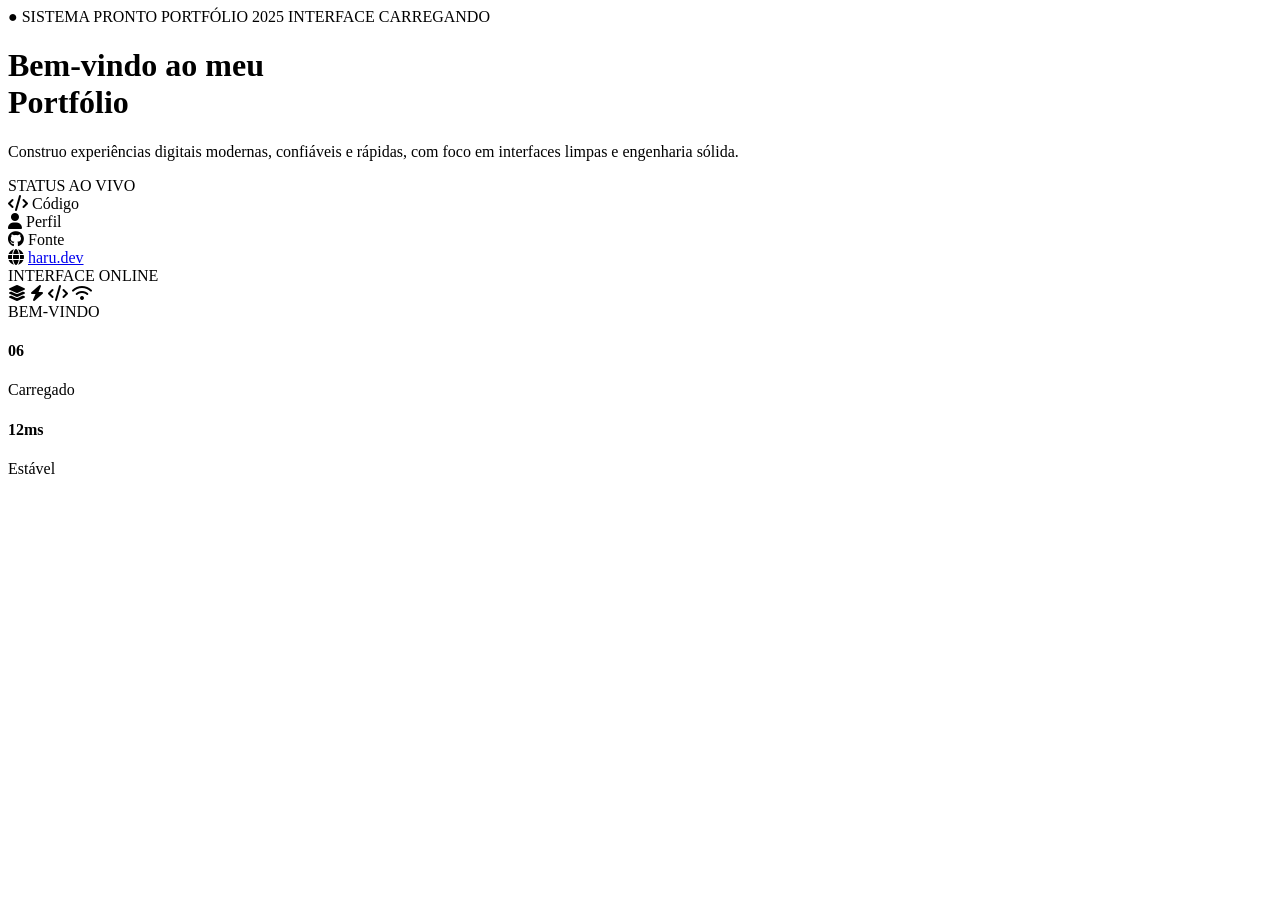
==== index.html @ 1cdcdeae "Create index.html" ====
<!DOCTYPE html>
<html lang="pt-BR">
<head>
<meta charset="UTF-8">
<meta name="viewport" content="width=device-width, initial-scale=1.0">
<title>Portfólio</title>

<link rel="stylesheet" href="style.css">
<link rel="stylesheet" href="https://cdnjs.cloudflare.com/ajax/libs/font-awesome/6.5.0/css/all.min.css">

<!-- Fonts similar to original -->
<link href="https://fonts.googleapis.com/css2?family=Inter:wght@300;400;500;600&family=Orbitron:wght@500&display=swap" rel="stylesheet">
</head>

<body>

<div id="intro">
<div class="main">
    <div class="card">

        <!-- TOP TAGS -->
        <div class="top-tags">
            <span class="dot">● SISTEMA PRONTO</span>
            <span>PORTFÓLIO 2025</span>
            <span>INTERFACE CARREGANDO</span>
        </div>

        <div class="content">

            <!-- LEFT -->
            <div class="left">
                <h1>
                    Bem-vindo ao meu<br>
                    Portfólio
                </h1>

                <p class="desc">
                    Construo experiências digitais modernas, confiáveis e rápidas,
                    com foco em interfaces limpas e engenharia sólida.
                </p>

                <div class="live-line">
                    <span>STATUS AO VIVO</span>
                </div>

                <div class="buttons">
                    <div class="btn"><i class="fa-solid fa-code"></i> Código</div>
                    <div class="btn"><i class="fa-solid fa-user"></i> Perfil</div>
                    <div class="btn"><i class="fa-brands fa-github"></i> Fonte</div>
                </div>

                <!-- WEBSITE LINK (LEFT / UNDER ICONS) -->
                <div class="site-link">
                    <i class="fa-solid fa-globe"></i>
                    <a href="https://haru.dev">haru.dev</a>
                </div>
            </div>

            <!-- RIGHT -->
            <div class="right">

                <div class="right-head">
                    <span>INTERFACE</span>
                    <span class="online">ONLINE</span>
                </div>

                <div class="orbit-box">
                    <div class="orbit">
                        <i class="fa-solid fa-layer-group i1"></i>
                        <i class="fa-solid fa-bolt i2"></i>
                        <i class="fa-solid fa-code i3"></i>
                        <i class="fa-solid fa-wifi i4"></i>
                    </div>

                    <div class="core">
                        <span>BEM-VINDO</span>
                    </div>
                </div>

                <div class="stats">
                    <div>
                        <h4>06</h4>
                        <p>Carregado</p>
                    </div>
                    <div>
                        <h4>12ms</h4>
                        <p>Estável</p>
                    </div>
                </div>

            </div>

        </div>
    </div>
</div>
</div>


<div id="real-site" style="display: none;">
    <header>
        <div class="div-list ">
            <ul class="ul-list">
                <li class="active">
                    <i class="fa-solid fa-circle-user"></i>
                    <a href="#home">Início</a>
                </li>
                <li>
                    <i class="fa-regular fa-address-card"></i>
                    <a href="#about">Sobre</a>
                </li>
                <li>
                    <i class="fa-regular fa-folder-open"></i>
                    <a href="#project">Projetos</a>
                </li>
                <li>
                    <i class="fa-solid fa-code"></i>
                    <a href="#service">Serviços</a>
                </li>
                <li>
                    <i class="fa-regular fa-envelope"></i>
                    <a href="#contact">Contato</a>
                </li>
            </ul>
        </div>
    </header>
    <!-- home -->
    <section class="home" id="home">
        <p class="home-p">
            <span class="home-s">. </span>Disponível para trabalhos freelance
        </p>
        <div class="home-container">
        <div class="home-section">
            <div class="info-home">
                <h1>Oi, meu nome é Haru</h1>
                <h3>Desenvolvedor Full Stack</h3>
                <div class="info-p">
                   <p>Sou desenvolvedor focado em experiências digitais modernas, funcionais e orientadas a resultados.</p>
                   <p>Atuo no desenvolvimento completo de sistemas web, do front-end ao back-end, criando soluções inteligentes e escaláveis.</p>
                   <p>Também trabalho com automação, chatbots e integração de inteligência artificial para negócios digitais.</p>
                </div>
                <div class="info-p2">
                    <p><i class="fa-solid fa-location-dot"></i> Brasil</p>
                    <p><i class="fa-solid fa-briefcase"></i> Disponível para projetos</p>
                </div>
                <div class="btnn">
                    <button class="btn-home1"><i class="fa-solid fa-arrow-right"></i> Me Contrate</button>
                    <button class="btn-home2"><i class="fa-solid fa-download"></i> Baixar Currículo</button>
                </div>
                <div class="hhr">
                    <hr>
                </div>
                <div class="follow">
                    <p class="followw">Siga-me:</p>
                    <ul>
                        <li><a href="#"><i class="fa-brands fa-github"></i></a></li>
                        <li><a href="#" aria-label="Discord: 0tiltz0"><i class="fa-brands fa-discord"></i></a></li>
                        <li><a href="https://instagram.com/0dhimitri._.0" target="_blank"><i class="fa-brands fa-instagram"></i></a></li>
                    </ul>
                </div>
            </div>
          </div>
          <img src="images/eu1.jpeg" alt="">
        </div>
    </section>
    <!-- home end -->
         <section class="about reveal" id="about">
        <div class="about-info">
            <div class="img-about">
                <img src="images/eu2.jpeg" alt="">
            </div>
            <div class="info-text">
                <h5>@Haru</h5>
                <p>Desenvolvedor</p>
            </div>
        </div>
        <h3>SOBRE MIM</h3>
        <div class="about-info2">
            <div class="about-text">
                <p>Olá! Sou Dhimitri (conhecido como Haru), desenvolvedor apaixonado por criar interfaces intuitivas e aplicações robustas. Moro no Brasil e trabalho com desenvolvimento web full stack.</p>
                <p>Tenho interesse em design moderno, layouts responsivos e experiências interativas que unem estética e funcionalidade.</p>
                <p>Atualmente, venho aprimorando habilidades em:</p>
                <p><span>#</span>Design de interfaces (visual studio code)</p>
                <p><span>#</span>HTML, CSS, JavaScript e python</p>
                <p><span>#</span>Projetos pessoais e integração com IA e automação</p>
            </div>
            <div class="photo-container">
                <img src="images/eu2.jpeg" alt="">
                <span class="tape tape1"></span>
                <span class="tape tape2"></span>
            </div>
        </div>
    </section>
     <section class="project  reveal" id="project">
        <p>PROJETOS</p>
        <h1>Trabalhos em Destaque</h1>
        <hr>
        <div class="info-pro">
            <p>Uma seleção de projetos recentes que demonstram experiência em desenvolvimento full-stack, serviços modernos e solução criativa de problemas.</p>
        </div>
        <div class="projects-container">

    <div class="project-card">
      <img src="images/chatbot.jpeg" alt="Automação de Chatbot">
      <h3>Chatbot WhatsApp</h3>
      <p>Chatbot para WhatsApp com integração de IA e automação de respostas feito em python.</p>
      <div class="skills">
        <a href="#">Inteligencia Artificial</a>
        <a href="#">Node</a>
        <a href="#">Python</a>
      </div>
      <div class="btns">
        <a href="#" class="btn"><i class="fab fa-github"></i> GitHub</a>
        <a href="#" class="btn"><i class="fas fa-external-link-alt"></i> Demo</a>
      </div>
    </div>

    <div class="project-card">
      <img src="images/pythonAI.jpeg" alt="Projeto de IA em Python">
      <h3>Projeto de IA em Python</h3>
      <p>Projeto de inteligência artificial desenvolvido em Python com bibliotecas como OpenAI</p>
      <div class="skills">
        <a href="#">Python</a>
        <a href="#">OpenAI</a>
        <a href="#">API</a>
      </div>
      <div class="btns">
        <a href="#" class="btn"><i class="fab fa-github"></i> GitHub</a>
        <a href="#" class="btn"><i class="fas fa-external-link-alt"></i> Demo</a>
      </div>
    </div>

    <div class="project-card">
      <img src="images/Website.jpeg" alt="Website em Geral">
      <h3>Website em Geral</h3>
      <p>Website completo com design responsivo e funcionalidades modernas.</p>
      <div class="skills">
        <a href="#">HTML</a>
        <a href="#">CSS</a>
        <a href="#">API</a>
      </div>
      <div class="btns">
        <a href="#" class="btn"><i class="fab fa-github"></i> GitHub</a>
        <a href="#" class="btn"><i class="fas fa-external-link-alt"></i> Demo</a>
      </div>
    </div>

    
     </section>
     <!-- Services Section -->
        <section id="service" class="section services reveal">
            <p>SERVIÇOS</p>
            <h1>Recursos & Serviços</h1>
            <hr>
            <div class="container">
                <div class="services-content">
                    <div class="services-grid">
                        <div class="service-card">
                            <div class="service-icon">
                                <i class="fas fa-code"></i>
                            </div>
                            <h3>Desenvolvimento Web</h3>
                            <p>Crio sites responsivos e modernos usando tecnologias atuais e boas práticas. Do conceito ao deploy, garanto desempenho e boa experiência.</p>
                            <div class="service-features">
                                <span>Design Responsivo</span>
                                <span>Otimização de Performance</span>
                                <span>SEO Básico</span>
                            </div>
                        </div>
                        <div class="service-card">
                            <div class="service-icon">
                                <i class="fas fa-mobile-alt"></i>
                            </div>
                            <h3>Automações Praticas</h3>
                            <p>Automações de tarefas repetitivas e processos complexos para aumentar a produtividade e reduzir erros.</p>
                            <div class="service-features">
                                <span>Cross-Platform</span>
                                <span>Performance Nativa</span>
                                <span>Fácil de Usar</span>
                            </div>
                        </div>
                        <div class="service-card">
                            <div class="service-icon">
                                <i class="fas fa-palette"></i>
                            </div>
                            <h3>UI/UX</h3>
                            <p>Design de interfaces intuitivas e atraentes, com foco em acessibilidade e experiência do usuário.</p>
                            <div class="service-features">
                                <span>Centrado no Usuário</span>
                                <span>Design Moderno</span>
                                <span>Acessibilidade</span>
                            </div>
                        </div>
                        <div class="service-card">
                            <div class="service-icon">
                                <i class="fas fa-rocket"></i>
                            </div>
                            <h3>Otimização de Performance</h3>
                            <p>Melhorias de velocidade, escalabilidade e confiabilidade para seu produto digital.</p>
                            <div class="service-features">
                                <span>Carregamento Rápido</span>
                                <span>Escalável</span>
                                <span>Confiável</span>
                            </div>
                        </div>
                        <div class="service-card">
                            <div class="service-icon">
                                <i class="fas fa-shopping-cart"></i>
                            </div>
                            <h3>Chatbot Whatsapp</h3>
                            <p>Chatbot integrado ao WhatsApp para automação de atendimento e interações com clientes.</p>
                            <div class="service-features">
                                <span>Atendimento Automático</span>
                                <span>Integração WhatsApp</span>
                                <span>Respostas Inteligentes</span>
                            </div>
                        </div>
                        <div class="service-card">
                            <div class="service-icon">
                                <i class="fas fa-cogs"></i>
                            </div>
                            <h3>Inteligencia artificial em python</h3>
                            <p>Desenvolvimento de soluções de inteligência artificial utilizando Python, com foco em automação, análise de dados e machine learning.</p>
                            <div class="service-features">
                                <span>Automação</span>
                                <span>Análise de Dados</span>
                                <span>Machine Learning</span>
                            </div>
                        </div>
                    </div>
                </div>
            </div>
        </section>
         <section id="contact" class="section reveal">
            <div class="container">
                <h2 class="section-title">Entre em Contato</h2>
                <div class="contact-content">
                    <div class="contact-info slide-in-left">
                        <p>Vamos colaborar! Estou aberto a projetos interessantes e novas oportunidades.</p>
                        <div class="contact-details">
                            <div class="contact-item">
                                <svg width="20" height="20" viewBox="0 0 24 24" fill="currentColor">
                                    <path d="M20 4H4c-1.1 0-1.99.9-1.99 2L2 18c0 1.1.9 2 2 2h16c1.1 0 2-.9 2-2V6c0-1.1-.9-2-2-2zm0 4l-8 5-8-5V6l8 5 8-5v2z"/>
                                </svg>
                                <span>dhimitricarvalho10@gmail.com</span>
                            </div>
                            <div class="contact-item">
                                <svg width="20" height="20" viewBox="0 0 24 24" fill="currentColor">
                                    <path d="M12 2C8.13 2 5 5.13 5 9c0 5.25 7 13 7 13s7-7.75 7-13c0-3.87-3.13-7-7-7zm0 9.5c-1.38 0-2.5-1.12-2.5-2.5s1.12-2.5 2.5-2.5 2.5 1.12 2.5 2.5-1.12 2.5-2.5 2.5z"/>
                                </svg>
                                <span>Brasil</span>
                            </div>
                            <div class="contact-item">
                                <svg width="20" height="20" viewBox="0 0 24 24" fill="currentColor">
                                    <path d="M16 8a4 4 0 11-8 0 4 4 0 018 0zM12 14c-5 0-9 2.5-9 5v1h18v-1c0-2.5-4-5-9-5z"/>
                                </svg>
                                <span>Discord: 0tiltz0</span>
                            </div>
                        </div>
                        <div class="social-links">
                            <a href="https://github.com/Dhimitri002" class="social-link" aria-label="GitHub" target="_blank">
                                <svg width="24" height="24" viewBox="0 0 24 24" fill="currentColor">
                                    <path d="M12 0c-6.626 0-12 5.373-12 12 0 5.302 3.438 9.8 8.207 11.387.599.111.793-.261.793-.577v-2.234c-3.338.726-4.033-1.416-4.033-1.416-.546-1.387-1.333-1.756-1.333-1.756-1.089-.745.083-.729.083-.729 1.205.084 1.839 1.237 1.839 1.237 1.07 1.834 2.807 1.304 3.492.997.107-.775.418-1.305.762-1.604-2.665-.305-5.467-1.334-5.467-5.931 0-1.311.469-2.381 1.236-3.221-.124-.303-.535-1.524.117-3.176 0 0 1.008-.322 3.301 1.23.957-.266 1.983-.399 3.003-.404 1.02.005 2.047.138 3.006.404 2.291-1.552 3.297-1.23 3.297-1.23.653 1.653.242 2.874.118 3.176.77.84 1.235 1.911 1.235 3.221 0 4.609-2.807 5.624-5.479 5.921.43.372.823 1.102.823 2.222v3.293c0 .319.192.694.801.576 4.765-1.589 8.199-6.086 8.199-11.386 0-6.627-5.373-12-12-12z"/>
                                </svg>
                            </a>
                            <a href="https://instagram.com/0dhimitri._.0" class="social-link" aria-label="Instagram" target="_blank">
                                <svg width="24" height="24" viewBox="0 0 24 24" fill="currentColor">
                                    <path d="M7 2C4.243 2 2 4.243 2 7v10c0 2.757 2.243 5 5 5h10c2.757 0 5-2.243 5-5V7c0-2.757-2.243-5-5-5H7zm0 2h10c1.654 0 3 1.346 3 3v10c0 1.654-1.346 3-3 3H7c-1.654 0-3-1.346-3-3V7c0-1.654 1.346-3 3-3zm5 3.5A4.5 4.5 0 007.5 12 4.5 4.5 0 0016 12 4.5 4.5 0 0012 7.5zM18 7.25a1 1 0 110 2 1 1 0 010-2z"/>
                                </svg>
                            </a>
                        </div>
                    </div>
                    <div class="contact-form slide-in-right">
                        <form id="contact-form">
                            <div class="form-group">
                                <input type="text" placeholder="Seu Nome" required name="user_name">
                            </div>
                            <div class="form-group">
                                <input type="email" placeholder="Seu Email" required name="user_email">
                            </div>
                            <div class="form-group">
                                <textarea name="message" placeholder="Sua Mensagem" rows="5" required></textarea>
                            </div>
                            <button type="submit" class="btn">Enviar Mensagem</button>
                        </form>
                    </div>
                </div>
            </div>
        </section>

</div>
<script src="script.js"></script>
</body>
</html>
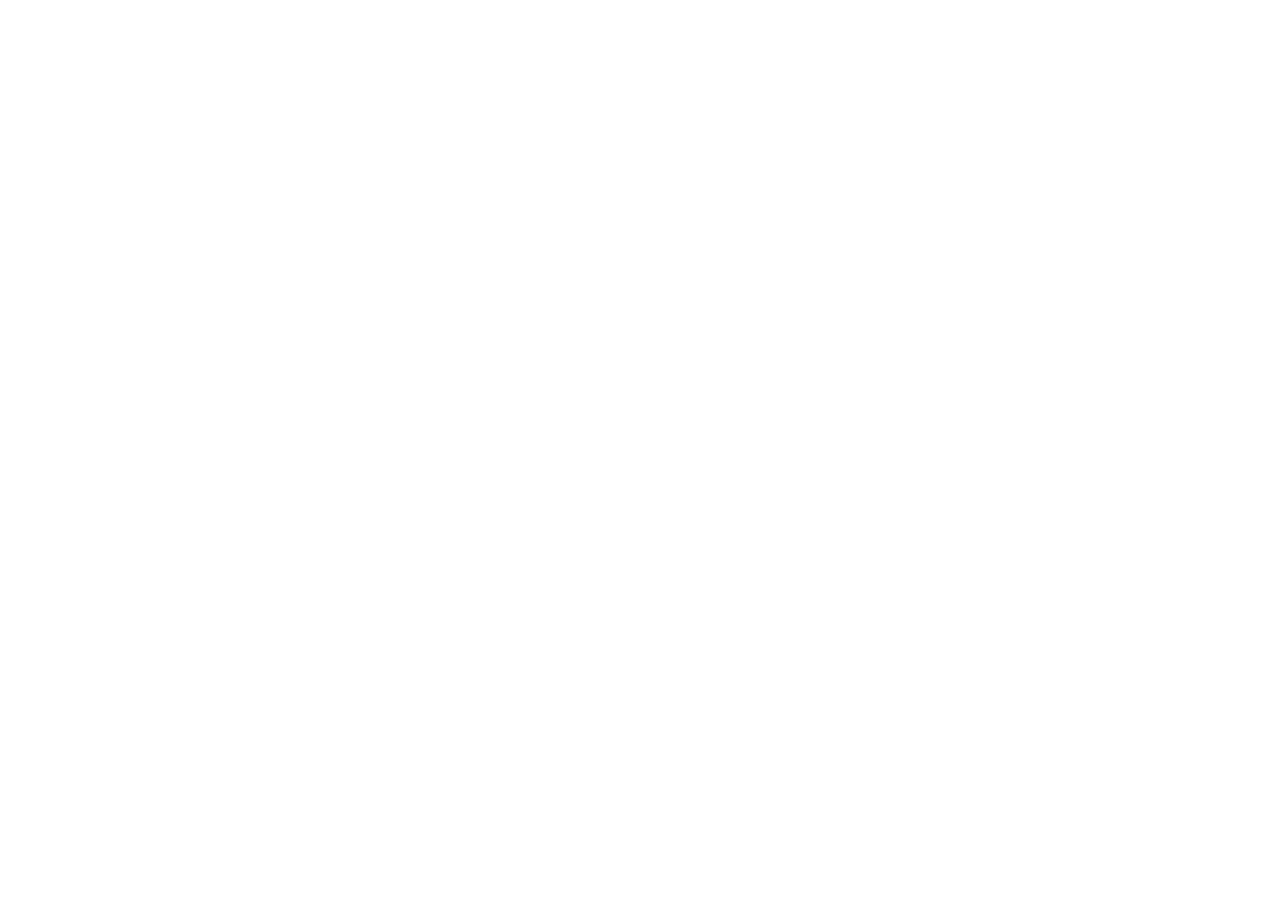
==== commit 91a18cbe: "v2.0" ====
--- a/index.html
+++ b/index.html
@@ -1,393 +1,16 @@
-<!DOCTYPE html>
-<html lang="pt-BR">
-<head>
-<meta charset="UTF-8">
-<meta name="viewport" content="width=device-width, initial-scale=1.0">
-<title>Portfólio</title>
+<!doctype html>
+<html lang="en">
+  <head>
+    <meta charset="UTF-8" />
+    <meta name="viewport" content="width=device-width, initial-scale=1.0" />
+    <title>Haru | Desenvolvedor & Criador</title>
+    <link rel="preconnect" href="https://fonts.googleapis.com">
+    <link rel="preconnect" href="https://fonts.gstatic.com" crossorigin>
+    <link href="https://fonts.googleapis.com/css2?family=Inter:wght@300;400;500;600;700&family=JetBrains+Mono:wght@400;500;700&family=Orbitron:wght@400;500;700;900&display=swap" rel="stylesheet">
+  </head>
+  <body>
+    <div id="root"></div>
+    <script type="module" src="/src/main.tsx"></script>
+  </body>
+</html>
 
-<link rel="stylesheet" href="style.css">
-<link rel="stylesheet" href="https://cdnjs.cloudflare.com/ajax/libs/font-awesome/6.5.0/css/all.min.css">
-
-<!-- Fonts similar to original -->
-<link href="https://fonts.googleapis.com/css2?family=Inter:wght@300;400;500;600&family=Orbitron:wght@500&display=swap" rel="stylesheet">
-</head>
-
-<body>
-
-<div id="intro">
-<div class="main">
-    <div class="card">
-
-        <!-- TOP TAGS -->
-        <div class="top-tags">
-            <span class="dot">● SISTEMA PRONTO</span>
-            <span>PORTFÓLIO 2025</span>
-            <span>INTERFACE CARREGANDO</span>
-        </div>
-
-        <div class="content">
-
-            <!-- LEFT -->
-            <div class="left">
-                <h1>
-                    Bem-vindo ao meu<br>
-                    Portfólio
-                </h1>
-
-                <p class="desc">
-                    Construo experiências digitais modernas, confiáveis e rápidas,
-                    com foco em interfaces limpas e engenharia sólida.
-                </p>
-
-                <div class="live-line">
-                    <span>STATUS AO VIVO</span>
-                </div>
-
-                <div class="buttons">
-                    <div class="btn"><i class="fa-solid fa-code"></i> Código</div>
-                    <div class="btn"><i class="fa-solid fa-user"></i> Perfil</div>
-                    <div class="btn"><i class="fa-brands fa-github"></i> Fonte</div>
-                </div>
-
-                <!-- WEBSITE LINK (LEFT / UNDER ICONS) -->
-                <div class="site-link">
-                    <i class="fa-solid fa-globe"></i>
-                    <a href="https://haru.dev">haru.dev</a>
-                </div>
-            </div>
-
-            <!-- RIGHT -->
-            <div class="right">
-
-                <div class="right-head">
-                    <span>INTERFACE</span>
-                    <span class="online">ONLINE</span>
-                </div>
-
-                <div class="orbit-box">
-                    <div class="orbit">
-                        <i class="fa-solid fa-layer-group i1"></i>
-                        <i class="fa-solid fa-bolt i2"></i>
-                        <i class="fa-solid fa-code i3"></i>
-                        <i class="fa-solid fa-wifi i4"></i>
-                    </div>
-
-                    <div class="core">
-                        <span>BEM-VINDO</span>
-                    </div>
-                </div>
-
-                <div class="stats">
-                    <div>
-                        <h4>06</h4>
-                        <p>Carregado</p>
-                    </div>
-                    <div>
-                        <h4>12ms</h4>
-                        <p>Estável</p>
-                    </div>
-                </div>
-
-            </div>
-
-        </div>
-    </div>
-</div>
-</div>
-
-
-<div id="real-site" style="display: none;">
-    <header>
-        <div class="div-list ">
-            <ul class="ul-list">
-                <li class="active">
-                    <i class="fa-solid fa-circle-user"></i>
-                    <a href="#home">Início</a>
-                </li>
-                <li>
-                    <i class="fa-regular fa-address-card"></i>
-                    <a href="#about">Sobre</a>
-                </li>
-                <li>
-                    <i class="fa-regular fa-folder-open"></i>
-                    <a href="#project">Projetos</a>
-                </li>
-                <li>
-                    <i class="fa-solid fa-code"></i>
-                    <a href="#service">Serviços</a>
-                </li>
-                <li>
-                    <i class="fa-regular fa-envelope"></i>
-                    <a href="#contact">Contato</a>
-                </li>
-            </ul>
-        </div>
-    </header>
-    <!-- home -->
-    <section class="home" id="home">
-        <p class="home-p">
-            <span class="home-s">. </span>Disponível para trabalhos freelance
-        </p>
-        <div class="home-container">
-        <div class="home-section">
-            <div class="info-home">
-                <h1>Oi, meu nome é Haru</h1>
-                <h3>Desenvolvedor Full Stack</h3>
-                <div class="info-p">
-                   <p>Sou desenvolvedor focado em experiências digitais modernas, funcionais e orientadas a resultados.</p>
-                   <p>Atuo no desenvolvimento completo de sistemas web, do front-end ao back-end, criando soluções inteligentes e escaláveis.</p>
-                   <p>Também trabalho com automação, chatbots e integração de inteligência artificial para negócios digitais.</p>
-                </div>
-                <div class="info-p2">
-                    <p><i class="fa-solid fa-location-dot"></i> Brasil</p>
-                    <p><i class="fa-solid fa-briefcase"></i> Disponível para projetos</p>
-                </div>
-                <div class="btnn">
-                    <button class="btn-home1"><i class="fa-solid fa-arrow-right"></i> Me Contrate</button>
-                    <button class="btn-home2"><i class="fa-solid fa-download"></i> Baixar Currículo</button>
-                </div>
-                <div class="hhr">
-                    <hr>
-                </div>
-                <div class="follow">
-                    <p class="followw">Siga-me:</p>
-                    <ul>
-                        <li><a href="#"><i class="fa-brands fa-github"></i></a></li>
-                        <li><a href="#" aria-label="Discord: 0tiltz0"><i class="fa-brands fa-discord"></i></a></li>
-                        <li><a href="https://instagram.com/0dhimitri._.0" target="_blank"><i class="fa-brands fa-instagram"></i></a></li>
-                    </ul>
-                </div>
-            </div>
-          </div>
-          <img src="images/eu1.jpeg" alt="">
-        </div>
-    </section>
-    <!-- home end -->
-         <section class="about reveal" id="about">
-        <div class="about-info">
-            <div class="img-about">
-                <img src="images/eu2.jpeg" alt="">
-            </div>
-            <div class="info-text">
-                <h5>@Haru</h5>
-                <p>Desenvolvedor</p>
-            </div>
-        </div>
-        <h3>SOBRE MIM</h3>
-        <div class="about-info2">
-            <div class="about-text">
-                <p>Olá! Sou Dhimitri (conhecido como Haru), desenvolvedor apaixonado por criar interfaces intuitivas e aplicações robustas. Moro no Brasil e trabalho com desenvolvimento web full stack.</p>
-                <p>Tenho interesse em design moderno, layouts responsivos e experiências interativas que unem estética e funcionalidade.</p>
-                <p>Atualmente, venho aprimorando habilidades em:</p>
-                <p><span>#</span>Design de interfaces (visual studio code)</p>
-                <p><span>#</span>HTML, CSS, JavaScript e python</p>
-                <p><span>#</span>Projetos pessoais e integração com IA e automação</p>
-            </div>
-            <div class="photo-container">
-                <img src="images/eu2.jpeg" alt="">
-                <span class="tape tape1"></span>
-                <span class="tape tape2"></span>
-            </div>
-        </div>
-    </section>
-     <section class="project  reveal" id="project">
-        <p>PROJETOS</p>
-        <h1>Trabalhos em Destaque</h1>
-        <hr>
-        <div class="info-pro">
-            <p>Uma seleção de projetos recentes que demonstram experiência em desenvolvimento full-stack, serviços modernos e solução criativa de problemas.</p>
-        </div>
-        <div class="projects-container">
-
-    <div class="project-card">
-      <img src="images/chatbot.jpeg" alt="Automação de Chatbot">
-      <h3>Chatbot WhatsApp</h3>
-      <p>Chatbot para WhatsApp com integração de IA e automação de respostas feito em python.</p>
-      <div class="skills">
-        <a href="#">Inteligencia Artificial</a>
-        <a href="#">Node</a>
-        <a href="#">Python</a>
-      </div>
-      <div class="btns">
-        <a href="#" class="btn"><i class="fab fa-github"></i> GitHub</a>
-        <a href="#" class="btn"><i class="fas fa-external-link-alt"></i> Demo</a>
-      </div>
-    </div>
-
-    <div class="project-card">
-      <img src="images/pythonAI.jpeg" alt="Projeto de IA em Python">
-      <h3>Projeto de IA em Python</h3>
-      <p>Projeto de inteligência artificial desenvolvido em Python com bibliotecas como OpenAI</p>
-      <div class="skills">
-        <a href="#">Python</a>
-        <a href="#">OpenAI</a>
-        <a href="#">API</a>
-      </div>
-      <div class="btns">
-        <a href="#" class="btn"><i class="fab fa-github"></i> GitHub</a>
-        <a href="#" class="btn"><i class="fas fa-external-link-alt"></i> Demo</a>
-      </div>
-    </div>
-
-    <div class="project-card">
-      <img src="images/Website.jpeg" alt="Website em Geral">
-      <h3>Website em Geral</h3>
-      <p>Website completo com design responsivo e funcionalidades modernas.</p>
-      <div class="skills">
-        <a href="#">HTML</a>
-        <a href="#">CSS</a>
-        <a href="#">API</a>
-      </div>
-      <div class="btns">
-        <a href="#" class="btn"><i class="fab fa-github"></i> GitHub</a>
-        <a href="#" class="btn"><i class="fas fa-external-link-alt"></i> Demo</a>
-      </div>
-    </div>
-
-    
-     </section>
-     <!-- Services Section -->
-        <section id="service" class="section services reveal">
-            <p>SERVIÇOS</p>
-            <h1>Recursos & Serviços</h1>
-            <hr>
-            <div class="container">
-                <div class="services-content">
-                    <div class="services-grid">
-                        <div class="service-card">
-                            <div class="service-icon">
-                                <i class="fas fa-code"></i>
-                            </div>
-                            <h3>Desenvolvimento Web</h3>
-                            <p>Crio sites responsivos e modernos usando tecnologias atuais e boas práticas. Do conceito ao deploy, garanto desempenho e boa experiência.</p>
-                            <div class="service-features">
-                                <span>Design Responsivo</span>
-                                <span>Otimização de Performance</span>
-                                <span>SEO Básico</span>
-                            </div>
-                        </div>
-                        <div class="service-card">
-                            <div class="service-icon">
-                                <i class="fas fa-mobile-alt"></i>
-                            </div>
-                            <h3>Automações Praticas</h3>
-                            <p>Automações de tarefas repetitivas e processos complexos para aumentar a produtividade e reduzir erros.</p>
-                            <div class="service-features">
-                                <span>Cross-Platform</span>
-                                <span>Performance Nativa</span>
-                                <span>Fácil de Usar</span>
-                            </div>
-                        </div>
-                        <div class="service-card">
-                            <div class="service-icon">
-                                <i class="fas fa-palette"></i>
-                            </div>
-                            <h3>UI/UX</h3>
-                            <p>Design de interfaces intuitivas e atraentes, com foco em acessibilidade e experiência do usuário.</p>
-                            <div class="service-features">
-                                <span>Centrado no Usuário</span>
-                                <span>Design Moderno</span>
-                                <span>Acessibilidade</span>
-                            </div>
-                        </div>
-                        <div class="service-card">
-                            <div class="service-icon">
-                                <i class="fas fa-rocket"></i>
-                            </div>
-                            <h3>Otimização de Performance</h3>
-                            <p>Melhorias de velocidade, escalabilidade e confiabilidade para seu produto digital.</p>
-                            <div class="service-features">
-                                <span>Carregamento Rápido</span>
-                                <span>Escalável</span>
-                                <span>Confiável</span>
-                            </div>
-                        </div>
-                        <div class="service-card">
-                            <div class="service-icon">
-                                <i class="fas fa-shopping-cart"></i>
-                            </div>
-                            <h3>Chatbot Whatsapp</h3>
-                            <p>Chatbot integrado ao WhatsApp para automação de atendimento e interações com clientes.</p>
-                            <div class="service-features">
-                                <span>Atendimento Automático</span>
-                                <span>Integração WhatsApp</span>
-                                <span>Respostas Inteligentes</span>
-                            </div>
-                        </div>
-                        <div class="service-card">
-                            <div class="service-icon">
-                                <i class="fas fa-cogs"></i>
-                            </div>
-                            <h3>Inteligencia artificial em python</h3>
-                            <p>Desenvolvimento de soluções de inteligência artificial utilizando Python, com foco em automação, análise de dados e machine learning.</p>
-                            <div class="service-features">
-                                <span>Automação</span>
-                                <span>Análise de Dados</span>
-                                <span>Machine Learning</span>
-                            </div>
-                        </div>
-                    </div>
-                </div>
-            </div>
-        </section>
-         <section id="contact" class="section reveal">
-            <div class="container">
-                <h2 class="section-title">Entre em Contato</h2>
-                <div class="contact-content">
-                    <div class="contact-info slide-in-left">
-                        <p>Vamos colaborar! Estou aberto a projetos interessantes e novas oportunidades.</p>
-                        <div class="contact-details">
-                            <div class="contact-item">
-                                <svg width="20" height="20" viewBox="0 0 24 24" fill="currentColor">
-                                    <path d="M20 4H4c-1.1 0-1.99.9-1.99 2L2 18c0 1.1.9 2 2 2h16c1.1 0 2-.9 2-2V6c0-1.1-.9-2-2-2zm0 4l-8 5-8-5V6l8 5 8-5v2z"/>
-                                </svg>
-                                <span>dhimitricarvalho10@gmail.com</span>
-                            </div>
-                            <div class="contact-item">
-                                <svg width="20" height="20" viewBox="0 0 24 24" fill="currentColor">
-                                    <path d="M12 2C8.13 2 5 5.13 5 9c0 5.25 7 13 7 13s7-7.75 7-13c0-3.87-3.13-7-7-7zm0 9.5c-1.38 0-2.5-1.12-2.5-2.5s1.12-2.5 2.5-2.5 2.5 1.12 2.5 2.5-1.12 2.5-2.5 2.5z"/>
-                                </svg>
-                                <span>Brasil</span>
-                            </div>
-                            <div class="contact-item">
-                                <svg width="20" height="20" viewBox="0 0 24 24" fill="currentColor">
-                                    <path d="M16 8a4 4 0 11-8 0 4 4 0 018 0zM12 14c-5 0-9 2.5-9 5v1h18v-1c0-2.5-4-5-9-5z"/>
-                                </svg>
-                                <span>Discord: 0tiltz0</span>
-                            </div>
-                        </div>
-                        <div class="social-links">
-                            <a href="https://github.com/Dhimitri002" class="social-link" aria-label="GitHub" target="_blank">
-                                <svg width="24" height="24" viewBox="0 0 24 24" fill="currentColor">
-                                    <path d="M12 0c-6.626 0-12 5.373-12 12 0 5.302 3.438 9.8 8.207 11.387.599.111.793-.261.793-.577v-2.234c-3.338.726-4.033-1.416-4.033-1.416-.546-1.387-1.333-1.756-1.333-1.756-1.089-.745.083-.729.083-.729 1.205.084 1.839 1.237 1.839 1.237 1.07 1.834 2.807 1.304 3.492.997.107-.775.418-1.305.762-1.604-2.665-.305-5.467-1.334-5.467-5.931 0-1.311.469-2.381 1.236-3.221-.124-.303-.535-1.524.117-3.176 0 0 1.008-.322 3.301 1.23.957-.266 1.983-.399 3.003-.404 1.02.005 2.047.138 3.006.404 2.291-1.552 3.297-1.23 3.297-1.23.653 1.653.242 2.874.118 3.176.77.84 1.235 1.911 1.235 3.221 0 4.609-2.807 5.624-5.479 5.921.43.372.823 1.102.823 2.222v3.293c0 .319.192.694.801.576 4.765-1.589 8.199-6.086 8.199-11.386 0-6.627-5.373-12-12-12z"/>
-                                </svg>
-                            </a>
-                            <a href="https://instagram.com/0dhimitri._.0" class="social-link" aria-label="Instagram" target="_blank">
-                                <svg width="24" height="24" viewBox="0 0 24 24" fill="currentColor">
-                                    <path d="M7 2C4.243 2 2 4.243 2 7v10c0 2.757 2.243 5 5 5h10c2.757 0 5-2.243 5-5V7c0-2.757-2.243-5-5-5H7zm0 2h10c1.654 0 3 1.346 3 3v10c0 1.654-1.346 3-3 3H7c-1.654 0-3-1.346-3-3V7c0-1.654 1.346-3 3-3zm5 3.5A4.5 4.5 0 007.5 12 4.5 4.5 0 0016 12 4.5 4.5 0 0012 7.5zM18 7.25a1 1 0 110 2 1 1 0 010-2z"/>
-                                </svg>
-                            </a>
-                        </div>
-                    </div>
-                    <div class="contact-form slide-in-right">
-                        <form id="contact-form">
-                            <div class="form-group">
-                                <input type="text" placeholder="Seu Nome" required name="user_name">
-                            </div>
-                            <div class="form-group">
-                                <input type="email" placeholder="Seu Email" required name="user_email">
-                            </div>
-                            <div class="form-group">
-                                <textarea name="message" placeholder="Sua Mensagem" rows="5" required></textarea>
-                            </div>
-                            <button type="submit" class="btn">Enviar Mensagem</button>
-                        </form>
-                    </div>
-                </div>
-            </div>
-        </section>
-
-</div>
-<script src="script.js"></script>
-</body>
-</html>
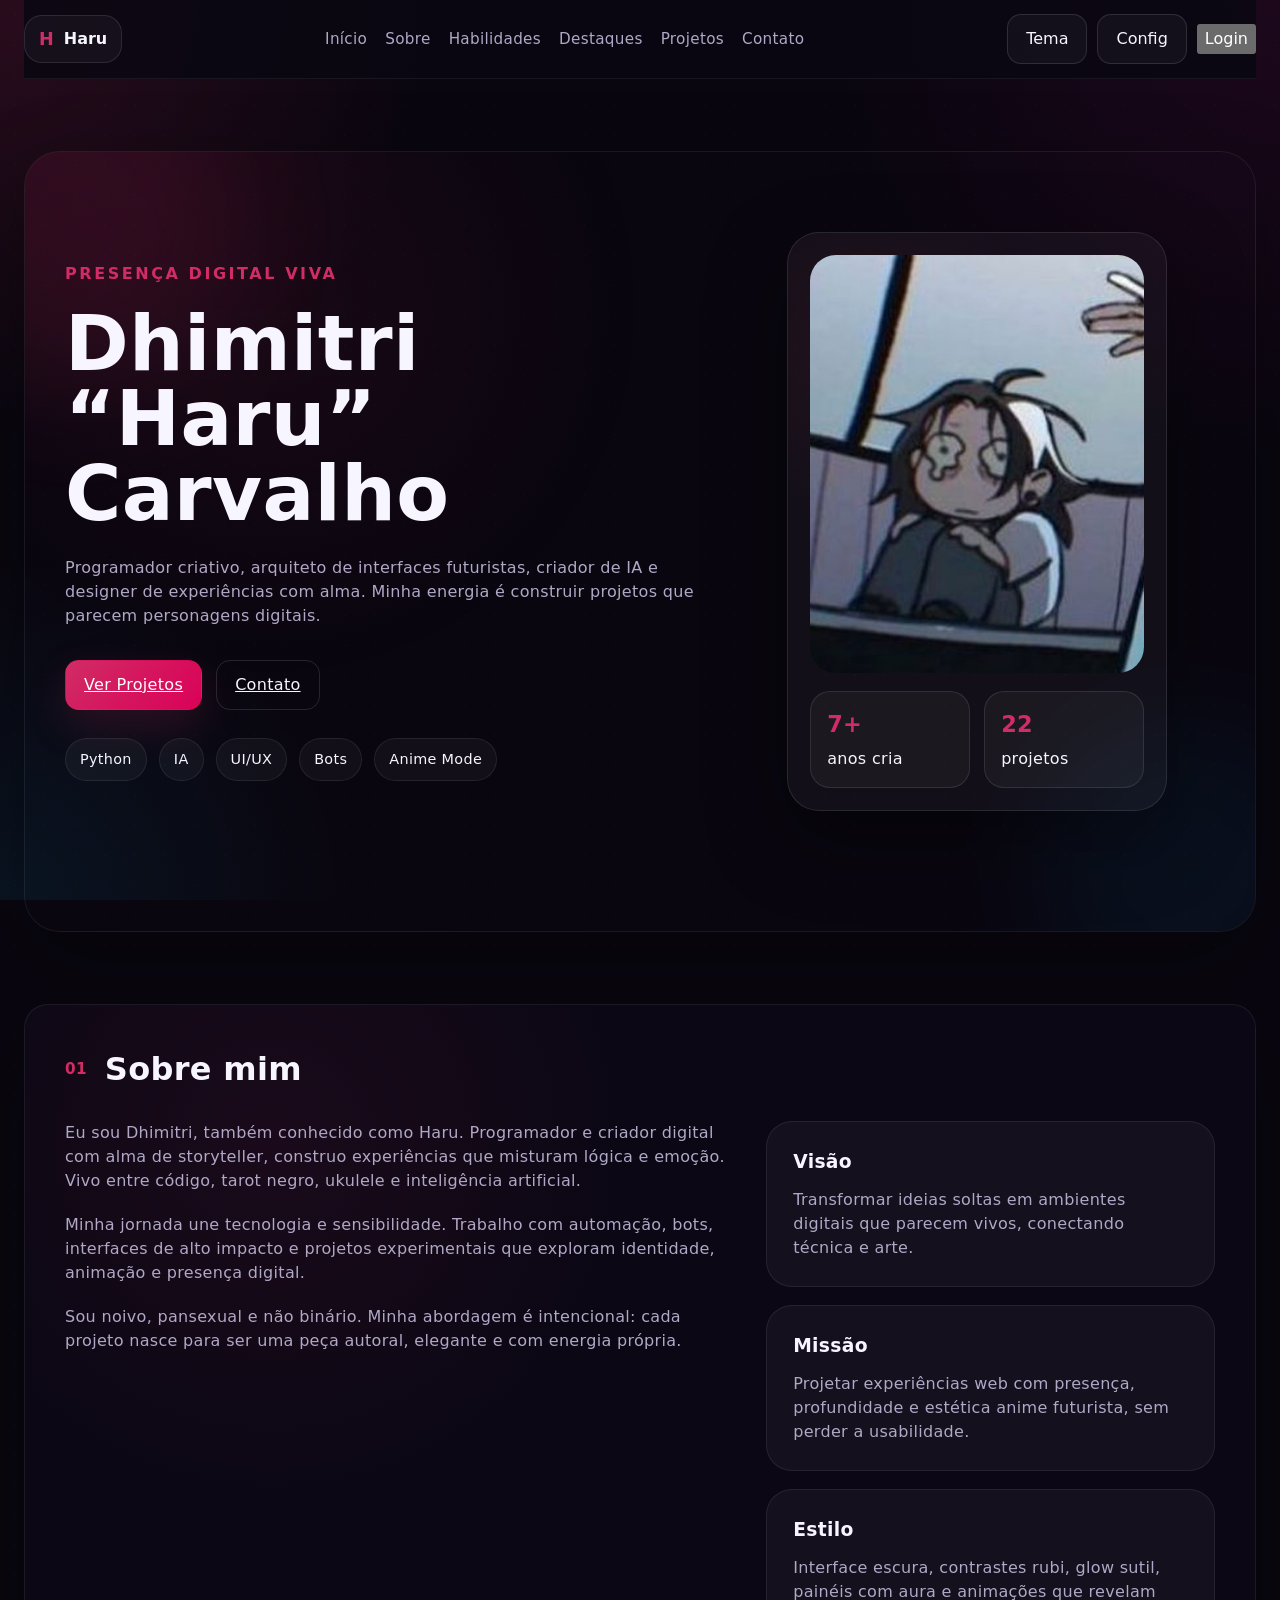
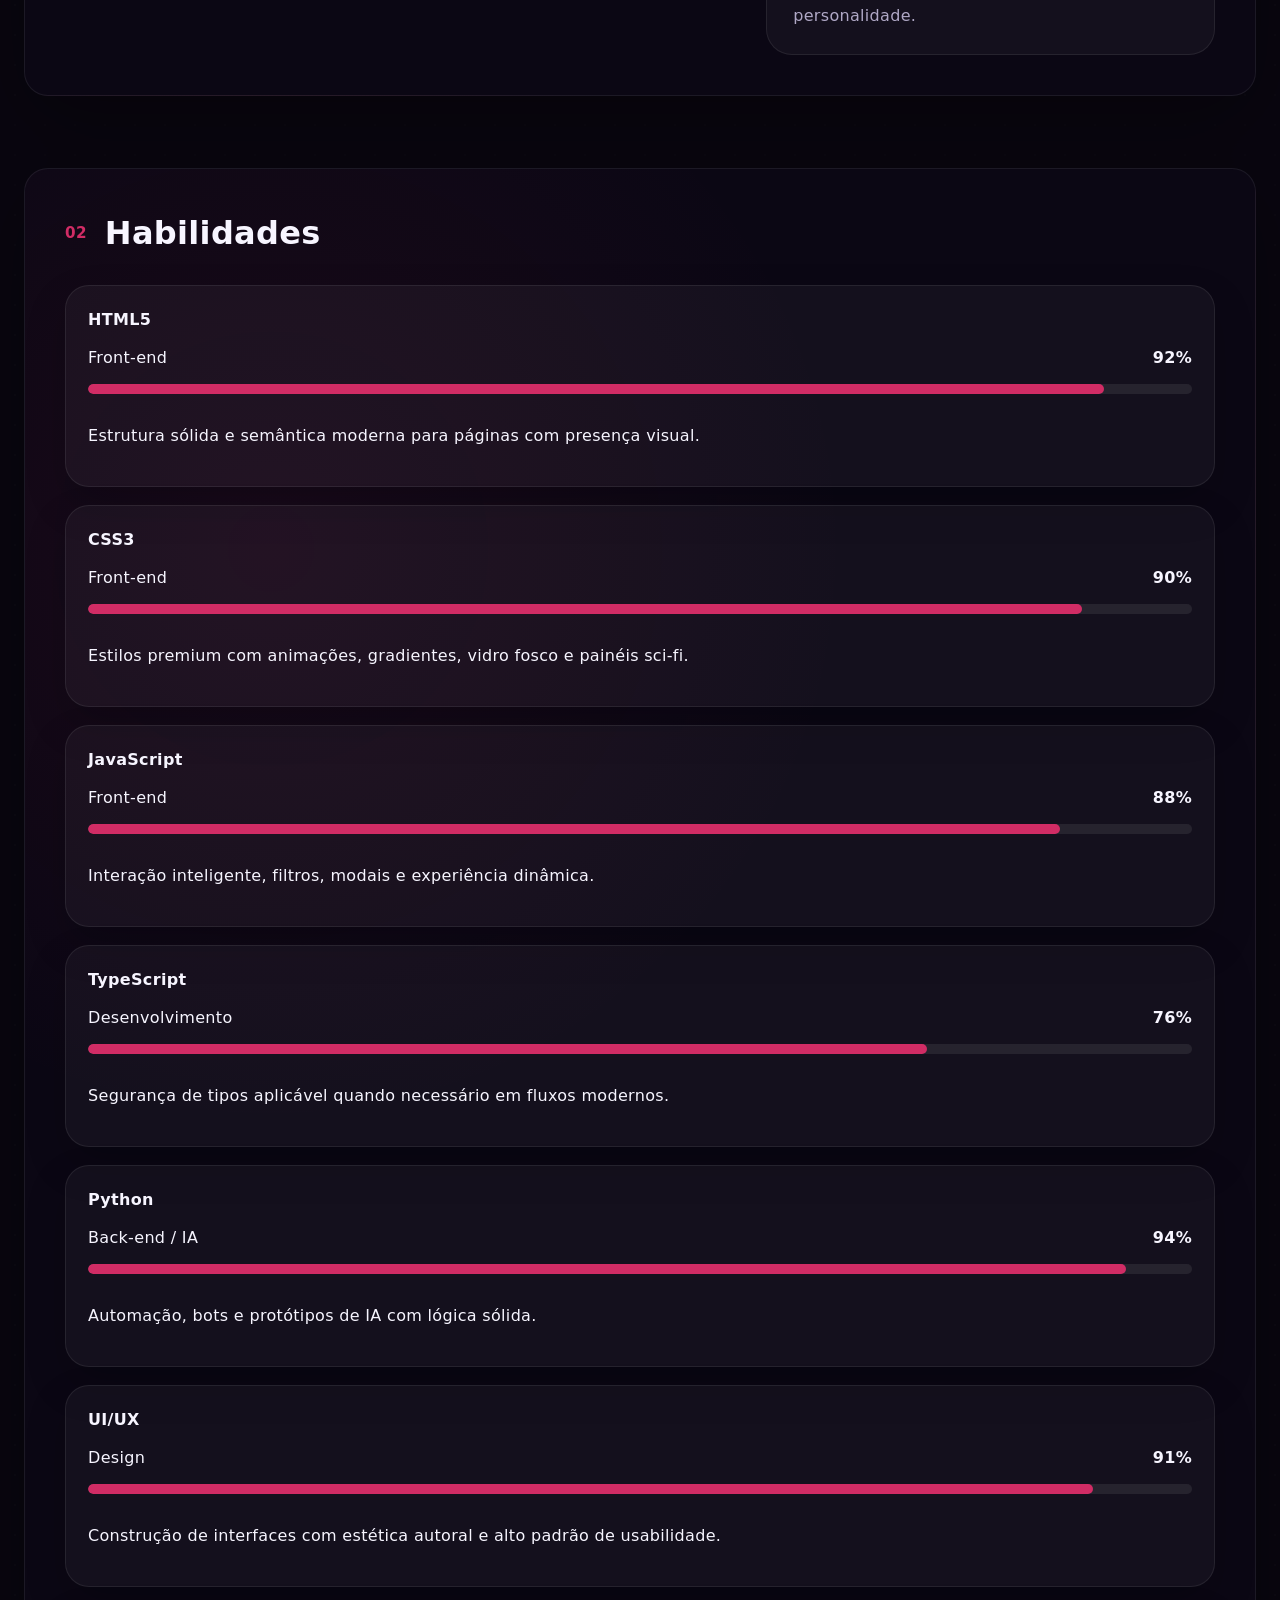
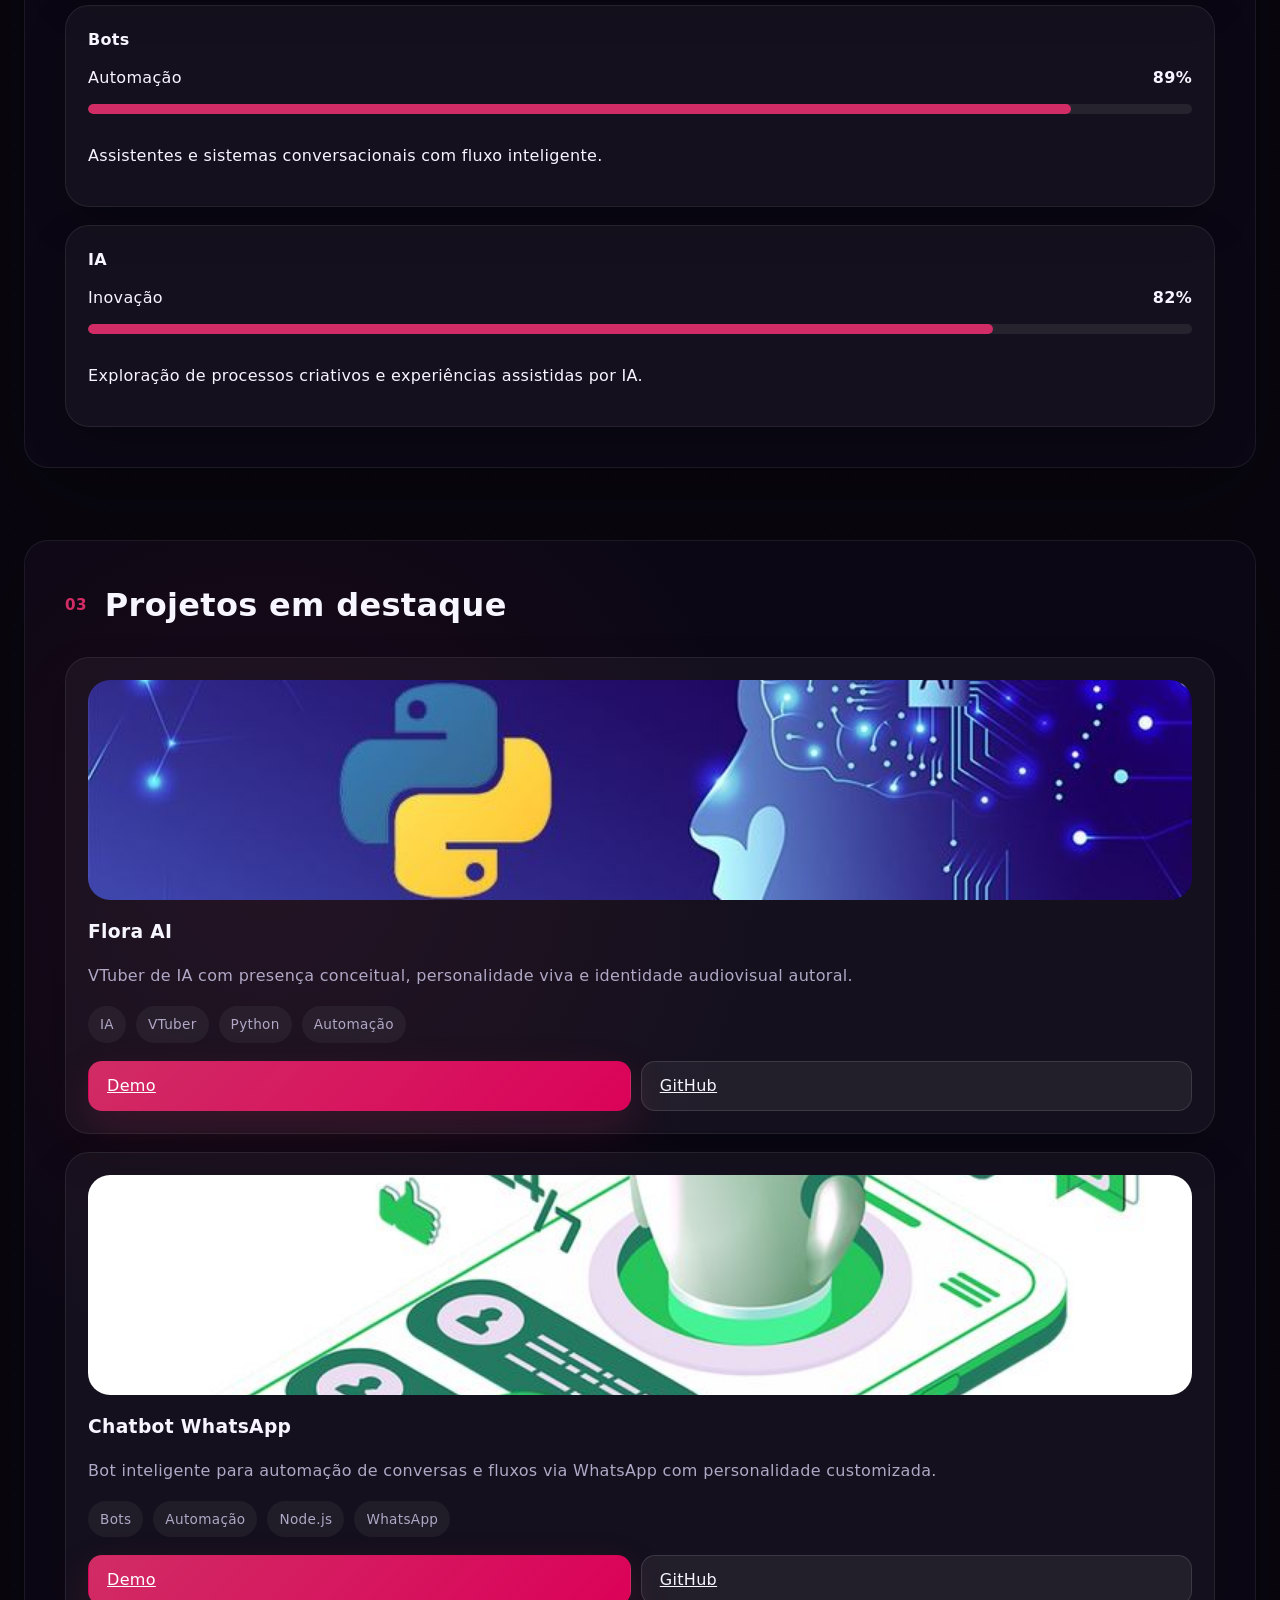
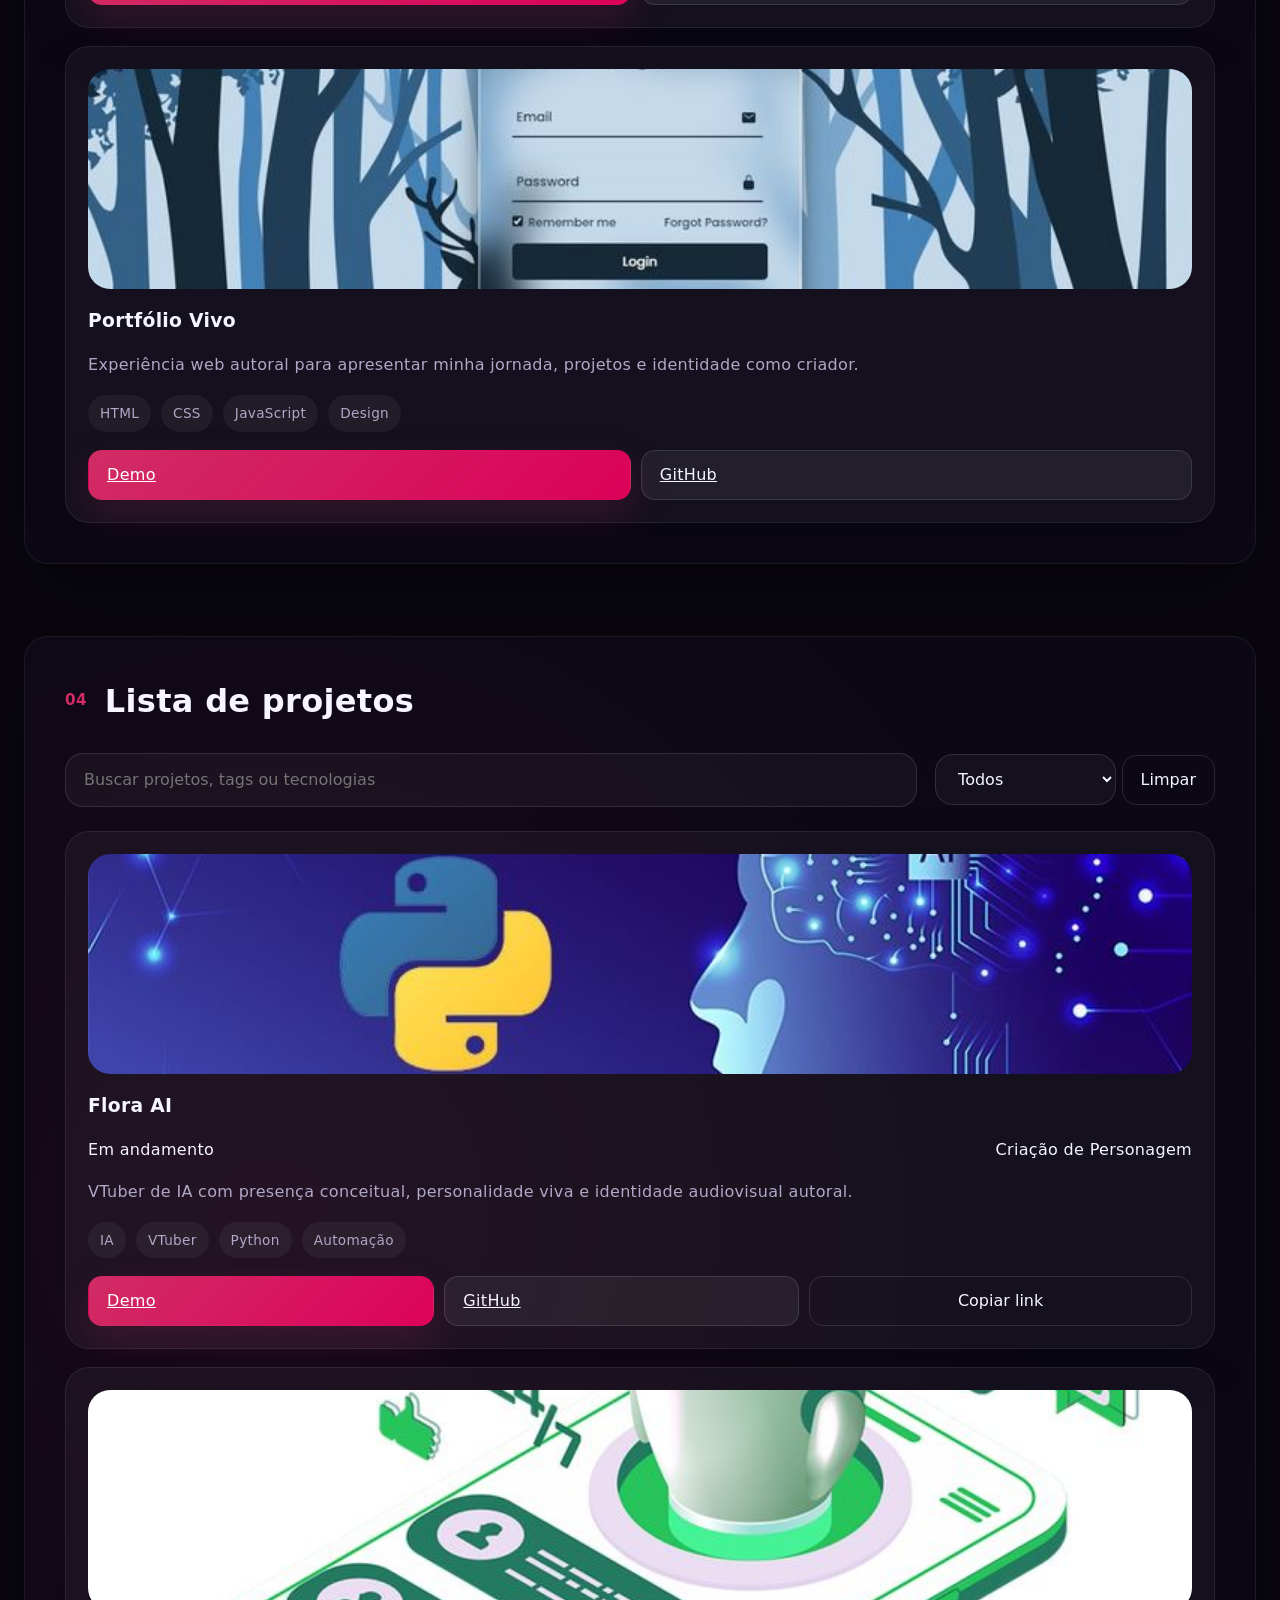
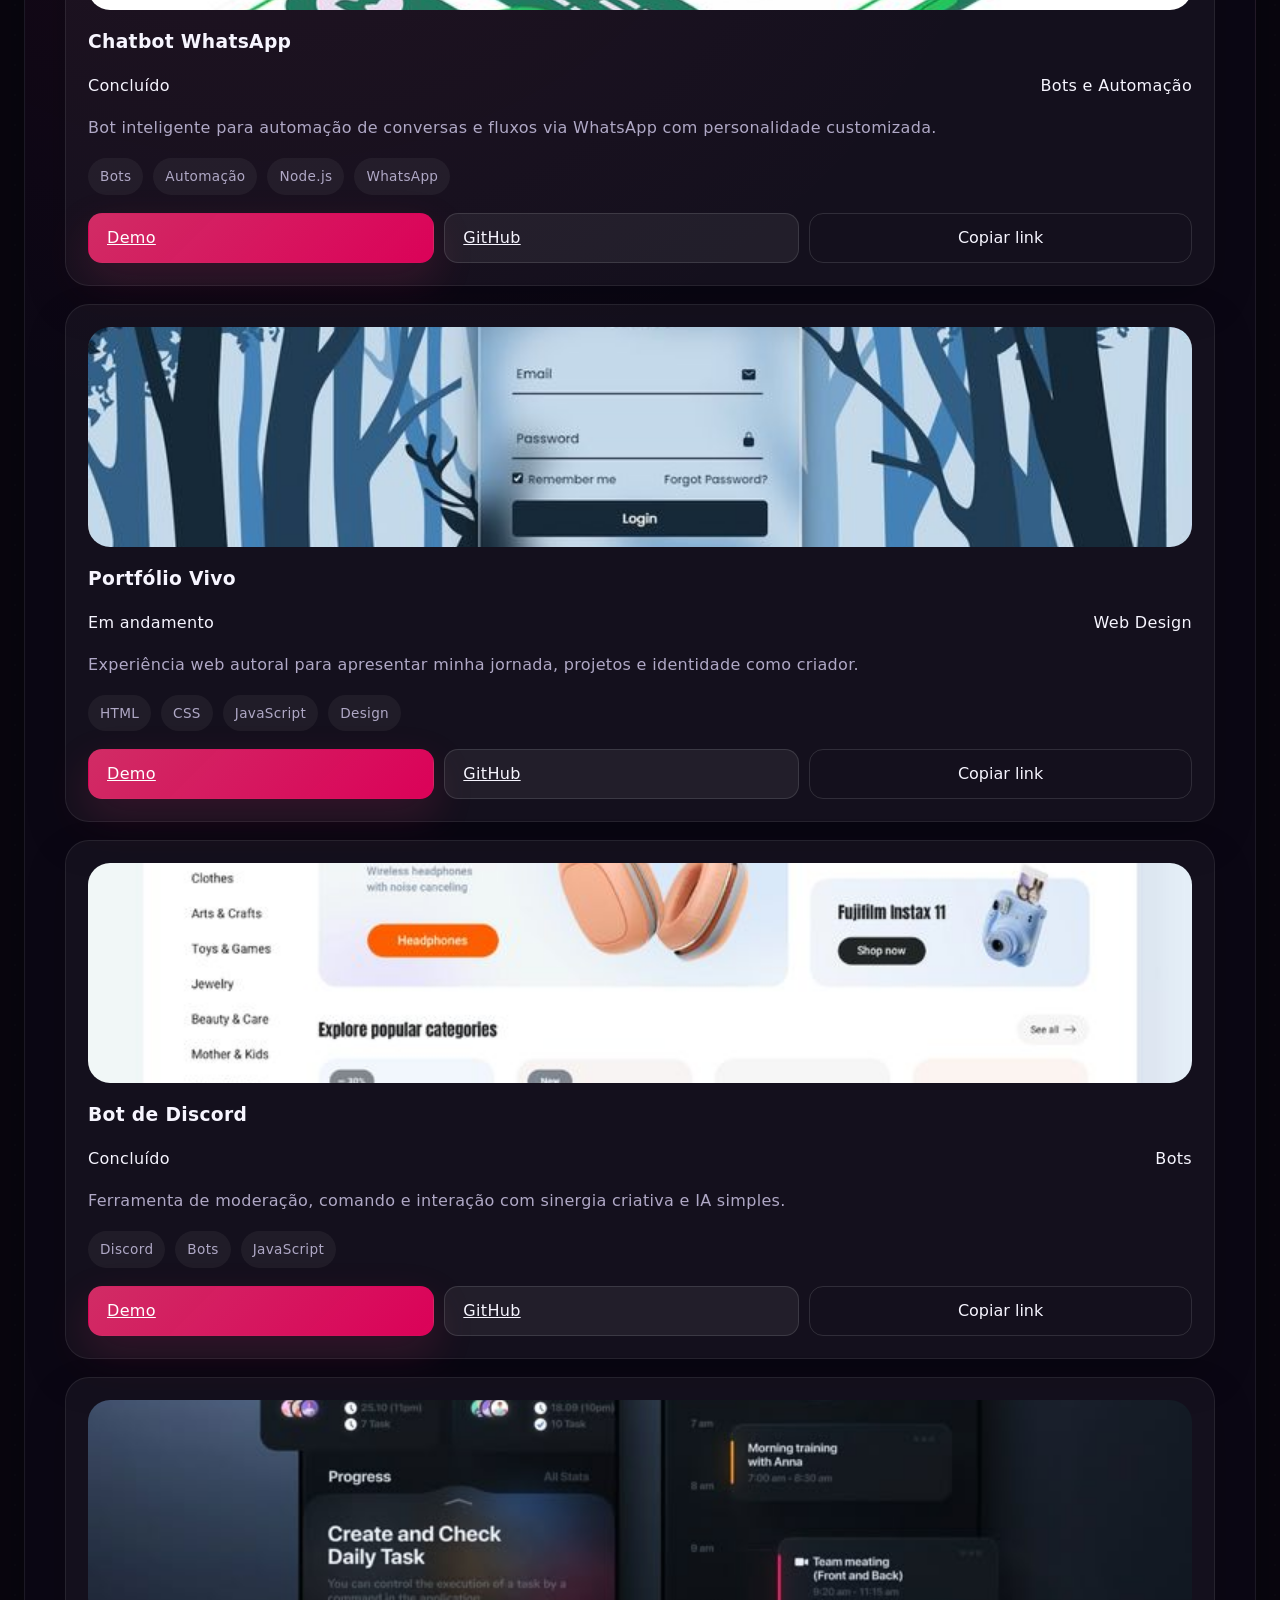
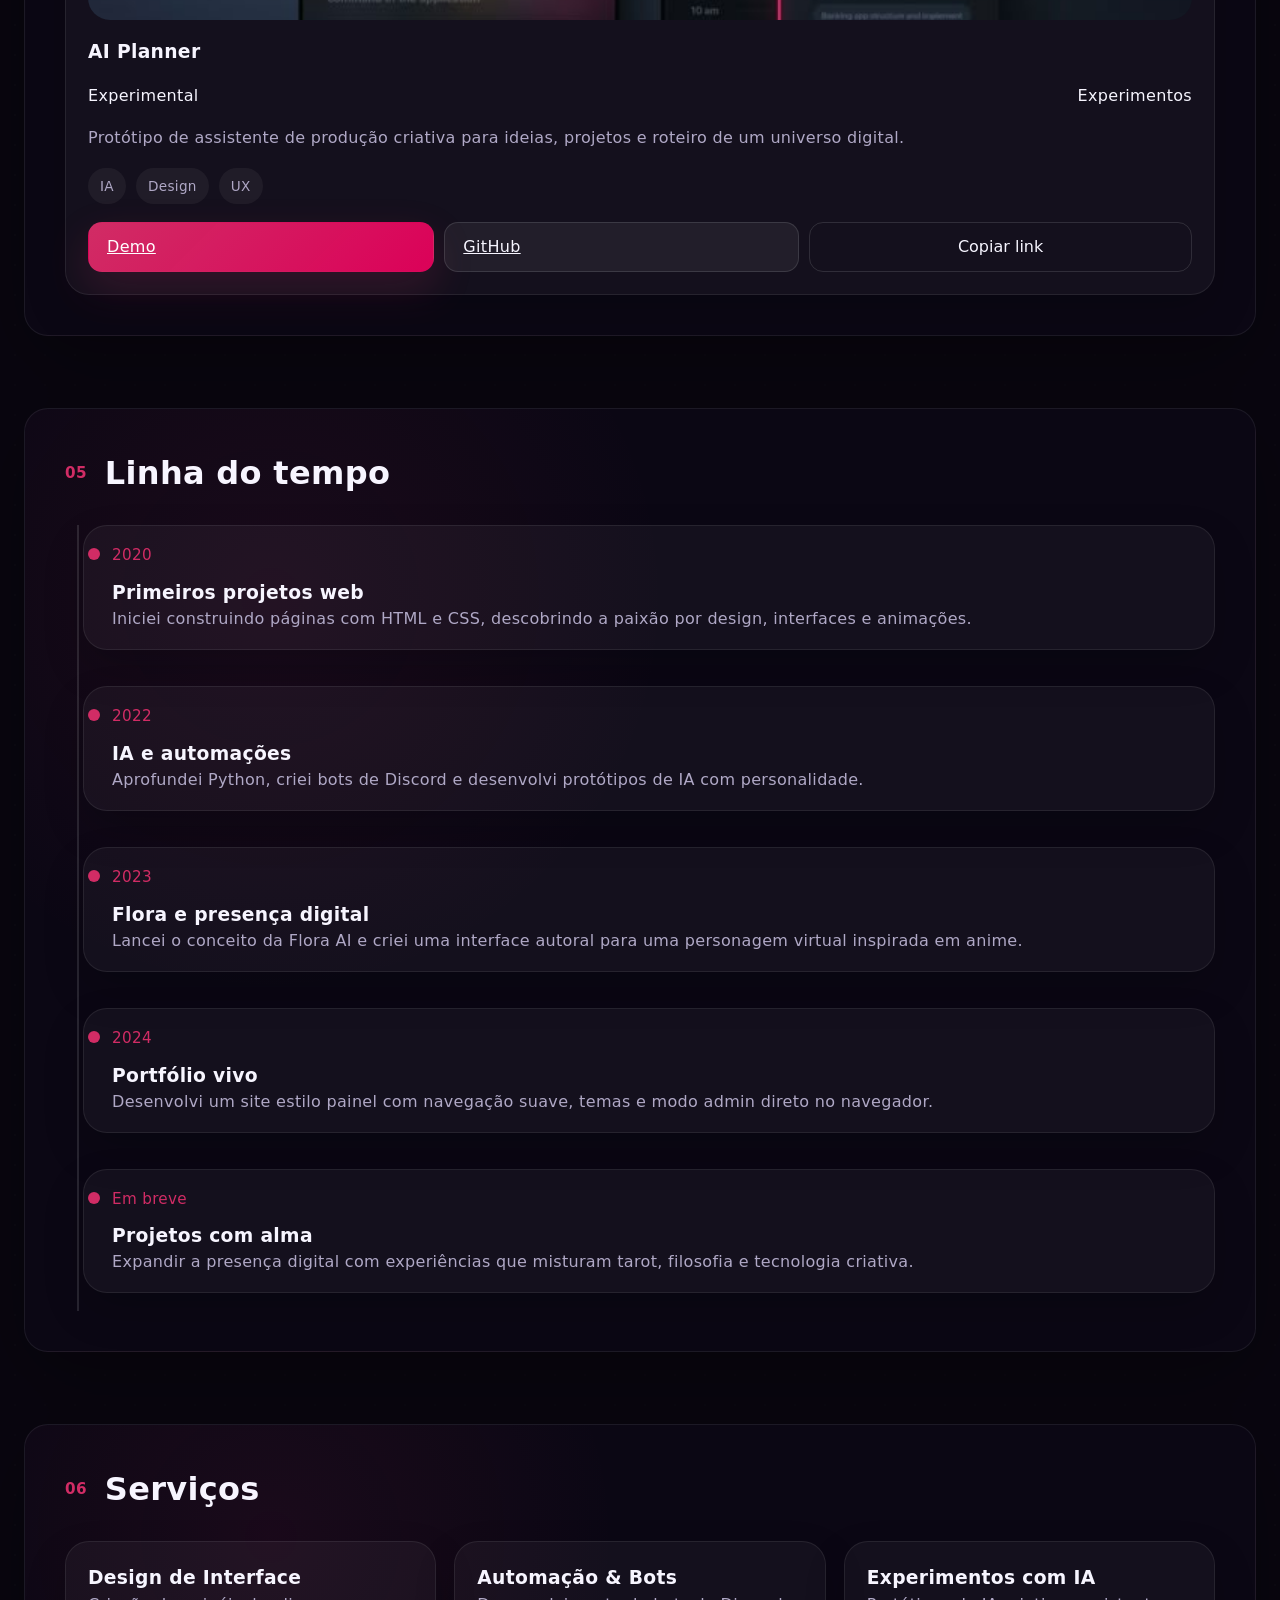
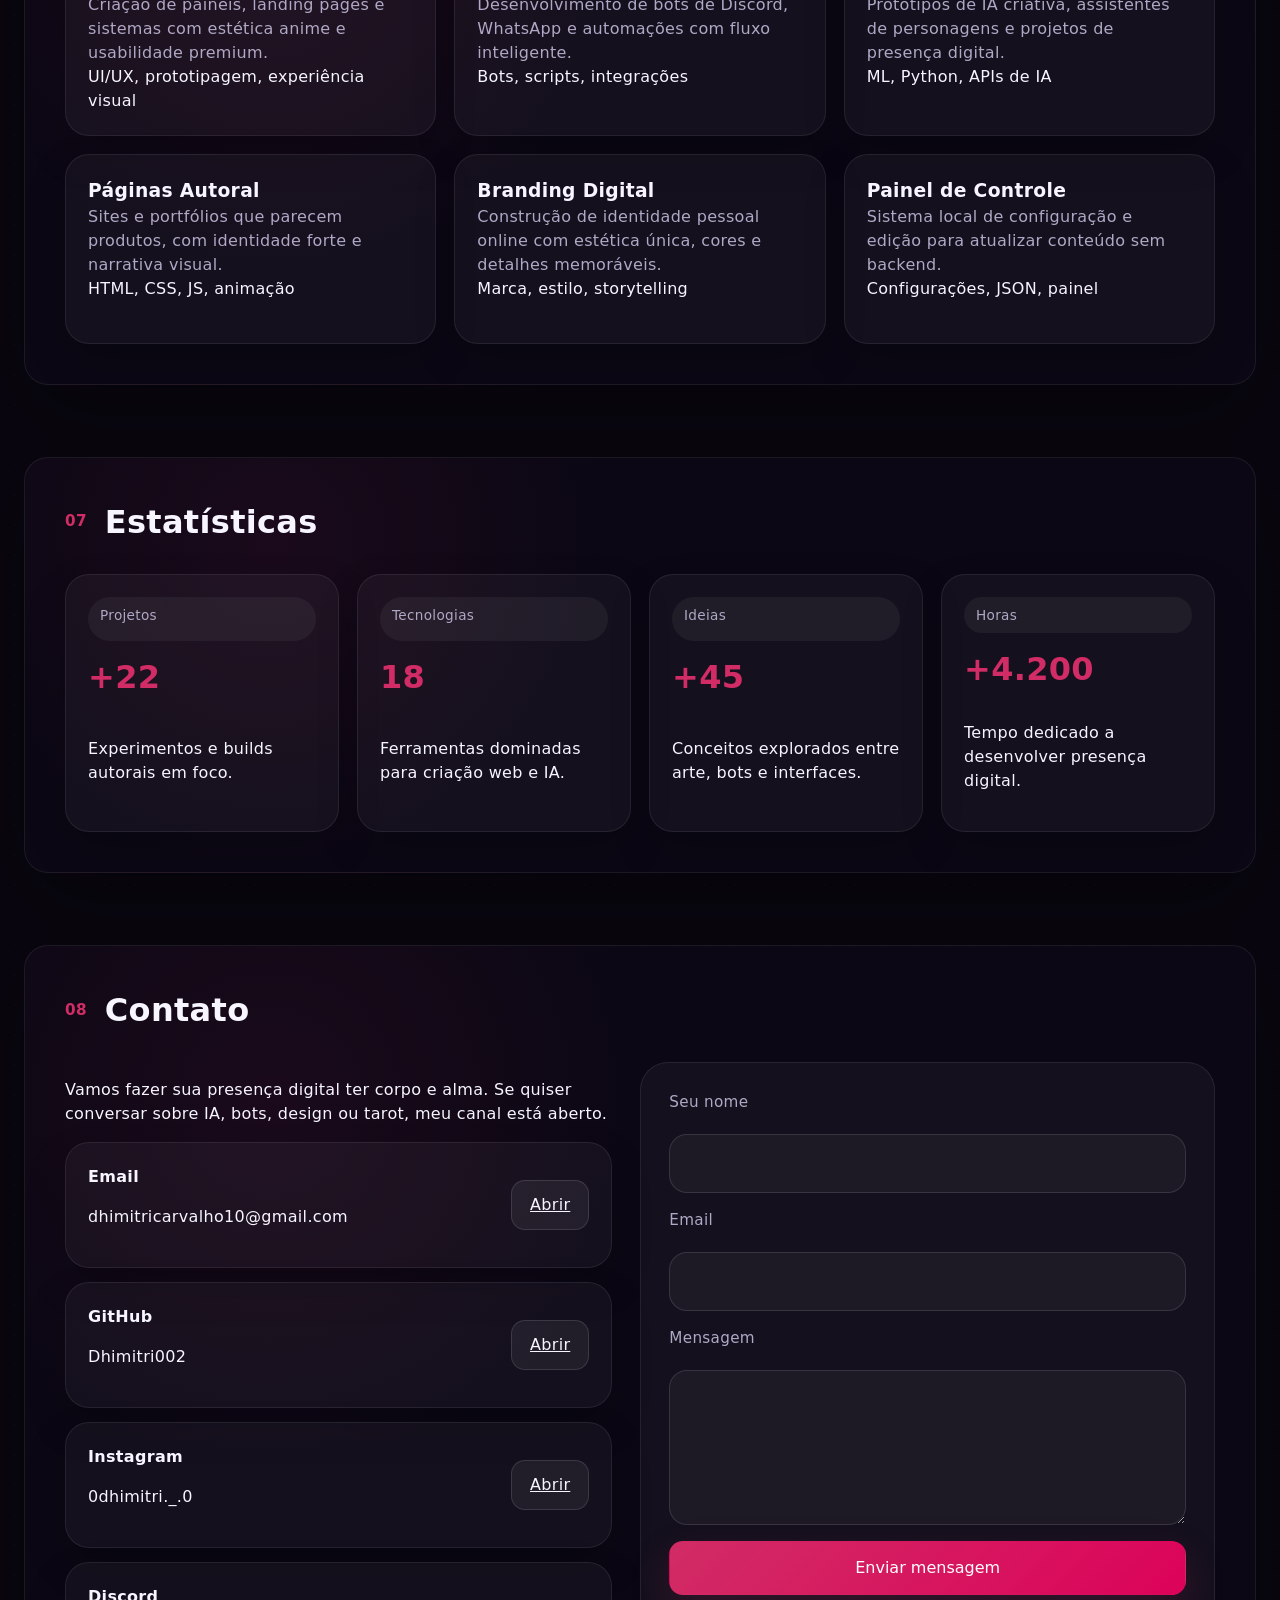
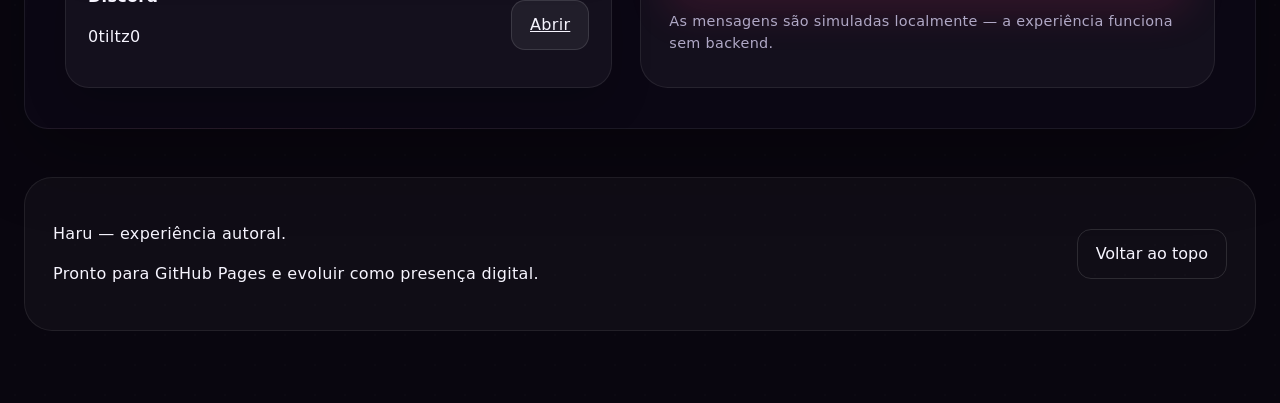
==== commit 4f15a9a4: "3.0" ====
--- a/index.html
+++ b/index.html
@@ -1,16 +1,255 @@
-<!doctype html>
-<html lang="en">
-  <head>
-    <meta charset="UTF-8" />
-    <meta name="viewport" content="width=device-width, initial-scale=1.0" />
-    <title>Haru | Desenvolvedor & Criador</title>
-    <link rel="preconnect" href="https://fonts.googleapis.com">
-    <link rel="preconnect" href="https://fonts.gstatic.com" crossorigin>
-    <link href="https://fonts.googleapis.com/css2?family=Inter:wght@300;400;500;600;700&family=JetBrains+Mono:wght@400;500;700&family=Orbitron:wght@400;500;700;900&display=swap" rel="stylesheet">
-  </head>
-  <body>
-    <div id="root"></div>
-    <script type="module" src="/src/main.tsx"></script>
-  </body>
+<!DOCTYPE html>
+<html lang="pt-BR">
+<head>
+  <meta charset="UTF-8" />
+  <meta name="viewport" content="width=device-width, initial-scale=1.0, viewport-fit=cover" />
+  <title>Haru | Portfólio Digital</title>
+  <meta name="description" content="Portfólio de Dhimitri 'Haru' Carvalho: programador criativo, criador de IA, desenvolvedor de bots e designer digital." />
+  <meta property="og:title" content="Haru | Portfólio Digital" />
+  <meta property="og:description" content="Uma presença digital viva para Dhimitri 'Haru' Carvalho: tecnologia, anime e criação de experiências." />
+  <meta property="og:type" content="website" />
+  <meta property="og:image" content="images/pythonAI.jpeg" />
+  <meta property="og:url" content="https://dhimitri002.github.io/Portifolio" />
+  <meta name="twitter:card" content="summary_large_image" />
+  <meta name="twitter:title" content="Haru | Portfólio Digital" />
+  <meta name="twitter:description" content="Uma presença digital viva para Dhimitri 'Haru' Carvalho: tecnologia, anime e criação de experiências." />
+  <meta name="theme-color" content="#0a0812" />
+  <link rel="icon" type="image/png" href="images/app.svg" />
+  <link rel="stylesheet" href="css/main.css" />
+  <link rel="stylesheet" href="css/themes.css" />
+  <link rel="stylesheet" href="css/animations.css" />
+  <link rel="stylesheet" href="css/responsive.css" />
+</head>
+<body class="theme-anime" data-theme="anime">
+  <div class="page-shell">
+    <header class="topbar" id="topbar" aria-label="Navegação principal">
+      <div class="brand-panel">
+        <button class="brand-logo" id="logoButton" aria-label="Acesso ao painel de controle">
+          <span class="brand-mark">H</span>
+          <span class="brand-name">Haru</span>
+        </button>
+      </div>
+      <nav class="site-nav" aria-label="Menu principal">
+        <ul class="nav-list" id="navList">
+          <li><a href="#hero" data-section="hero">Início</a></li>
+          <li><a href="#about" data-section="about">Sobre</a></li>
+          <li><a href="#skills" data-section="skills">Habilidades</a></li>
+          <li><a href="#featured" data-section="featured">Destaques</a></li>
+          <li><a href="#projects" data-section="projects">Projetos</a></li>
+          <li><a href="#contact" data-section="contact">Contato</a></li>
+        </ul>
+      </nav>
+      <div class="topbar-actions">
+        <button class="icon-btn" id="themeToggle" aria-label="Alternar tema">Tema</button>
+        <button class="icon-btn" id="settingsToggle" aria-label="Abrir configurações">Config</button>
+        <button class="action-btn primary" id="loginButton">Login</button>
+      </div>
+    </header>
+
+    <main>
+      <section class="hero section-panel" id="hero">
+        <div class="hero-shape hero-shape--left"></div>
+        <div class="hero-shape hero-shape--right"></div>
+        <div class="hero-inner">
+          <div class="hero-copy">
+            <span class="eyebrow">Presença digital viva</span>
+            <h1>Dhimitri “Haru” Carvalho</h1>
+            <p class="hero-text">Programador criativo, arquiteto de interfaces futuristas, criador de IA e designer de experiências com alma. Minha energia é construir projetos que parecem personagens digitais.</p>
+            <div class="hero-actions">
+              <a class="button button-primary" href="#featured">Ver Projetos</a>
+              <a class="button button-ghost" href="#contact">Contato</a>
+            </div>
+            <div class="hero-badges" aria-label="Badges de habilidades">
+              <span>Python</span>
+              <span>IA</span>
+              <span>UI/UX</span>
+              <span>Bots</span>
+              <span>Anime Mode</span>
+            </div>
+          </div>
+          <div class="hero-visual" aria-hidden="true">
+            <div class="hero-card hero-card--glow">
+              <div class="hero-card__inner">
+                <img src="images/eu1.jpeg" alt="Retrato de Haru" />
+                <div class="hero-card__stats">
+                  <div><strong>7+</strong><span>anos cria</span></div>
+                  <div><strong>22</strong><span>projetos</span></div>
+                </div>
+              </div>
+            </div>
+          </div>
+        </div>
+      </section>
+
+      <section class="section-panel" id="about">
+        <div class="section-head"><span>01</span><h2>Sobre mim</h2></div>
+        <div class="about-grid">
+          <div class="about-copy">
+            <p>Eu sou Dhimitri, também conhecido como Haru. Programador e criador digital com alma de storyteller, construo experiências que misturam lógica e emoção. Vivo entre código, tarot negro, ukulele e inteligência artificial.</p>
+            <p>Minha jornada une tecnologia e sensibilidade. Trabalho com automação, bots, interfaces de alto impacto e projetos experimentais que exploram identidade, animação e presença digital.</p>
+            <p>Sou noivo, pansexual e não binário. Minha abordagem é intencional: cada projeto nasce para ser uma peça autoral, elegante e com energia própria.</p>
+          </div>
+          <div class="about-cards">
+            <article class="info-card">
+              <h3>Visão</h3>
+              <p>Transformar ideias soltas em ambientes digitais que parecem vivos, conectando técnica e arte.</p>
+            </article>
+            <article class="info-card">
+              <h3>Missão</h3>
+              <p>Projetar experiências web com presença, profundidade e estética anime futurista, sem perder a usabilidade.</p>
+            </article>
+            <article class="info-card">
+              <h3>Estilo</h3>
+              <p>Interface escura, contrastes rubi, glow sutil, painéis com aura e animações que revelam personalidade.</p>
+            </article>
+          </div>
+        </div>
+      </section>
+
+      <section class="section-panel" id="skills">
+        <div class="section-head"><span>02</span><h2>Habilidades</h2></div>
+        <div class="skills-grid" id="skillsGrid"></div>
+      </section>
+
+      <section class="section-panel" id="featured">
+        <div class="section-head"><span>03</span><h2>Projetos em destaque</h2></div>
+        <div class="featured-grid" id="featuredProjects"></div>
+      </section>
+
+      <section class="section-panel" id="projects">
+        <div class="section-head"><span>04</span><h2>Lista de projetos</h2></div>
+        <div class="project-controls">
+          <input type="search" id="projectSearch" placeholder="Buscar projetos, tags ou tecnologias" aria-label="Buscar projetos" />
+          <div class="filter-group">
+            <select id="projectStatusFilter" aria-label="Filtrar por status">
+              <option value="all">Todos</option>
+              <option value="Concluído">Concluídos</option>
+              <option value="Em andamento">Em andamento</option>
+              <option value="Experimental">Experimental</option>
+            </select>
+            <button class="button button-ghost" id="clearFilters">Limpar</button>
+          </div>
+        </div>
+        <div class="projects-grid" id="projectsGrid"></div>
+      </section>
+
+      <section class="section-panel" id="timeline">
+        <div class="section-head"><span>05</span><h2>Linha do tempo</h2></div>
+        <div class="timeline-list" id="timelineList"></div>
+      </section>
+
+      <section class="section-panel" id="services">
+        <div class="section-head"><span>06</span><h2>Serviços</h2></div>
+        <div class="services-grid" id="servicesGrid"></div>
+      </section>
+
+      <section class="section-panel stats-panel" id="stats">
+        <div class="section-head"><span>07</span><h2>Estatísticas</h2></div>
+        <div class="stats-grid" id="statsGrid"></div>
+      </section>
+
+      <section class="section-panel" id="contact">
+        <div class="section-head"><span>08</span><h2>Contato</h2></div>
+        <div class="contact-grid">
+          <div class="contact-copy">
+            <p>Vamos fazer sua presença digital ter corpo e alma. Se quiser conversar sobre IA, bots, design ou tarot, meu canal está aberto.</p>
+            <div class="contact-links" id="contactLinks"></div>
+          </div>
+          <form class="contact-form" id="contactForm" novalidate>
+            <label for="nameInput">Seu nome</label>
+            <input type="text" id="nameInput" name="name" required />
+            <label for="emailInput">Email</label>
+            <input type="email" id="emailInput" name="email" required />
+            <label for="messageInput">Mensagem</label>
+            <textarea id="messageInput" name="message" rows="5" required></textarea>
+            <button type="submit" class="button button-primary">Enviar mensagem</button>
+            <p class="form-note">As mensagens são simuladas localmente — a experiência funciona sem backend.</p>
+          </form>
+        </div>
+      </section>
+    </main>
+
+    <footer class="site-footer">
+      <div>
+        <p>Haru — experiência autoral.</p>
+        <p>Pronto para GitHub Pages e evoluir como presença digital.</p>
+      </div>
+      <button class="button button-ghost" id="backToTop">Voltar ao topo</button>
+    </footer>
+  </div>
+
+  <div class="modal-overlay hidden" id="loginModal" aria-hidden="true">
+    <div class="modal-card" role="dialog" aria-modal="true" aria-labelledby="loginTitle">
+      <button class="modal-close" id="closeLogin" aria-label="Fechar login">×</button>
+      <h2 id="loginTitle">Acesso interno</h2>
+      <p>Entre no painel local para editar visual, temas e projetos. Aqui, o controle é seu.</p>
+      <form id="loginForm">
+        <label for="loginUser">Usuário</label>
+        <input id="loginUser" name="loginUser" type="text" autocomplete="username" required />
+        <label for="loginPassword">Senha</label>
+        <div class="password-field">
+          <input id="loginPassword" name="loginPassword" type="password" autocomplete="current-password" required />
+          <button type="button" class="icon-btn mini" id="togglePassword" aria-label="Mostrar senha">👁</button>
+        </div>
+        <label class="checkbox-field"><input type="checkbox" id="rememberMe" /> Lembrar acesso</label>
+        <button type="submit" class="button button-primary">Entrar</button>
+        <p class="login-status" id="loginStatus"></p>
+      </form>
+    </div>
+  </div>
+
+  <div class="modal-overlay hidden" id="settingsModal" aria-hidden="true">
+    <div class="modal-card modal-card--wide" role="dialog" aria-modal="true" aria-labelledby="settingsTitle">
+      <button class="modal-close" id="closeSettings" aria-label="Fechar configurações">×</button>
+      <h2 id="settingsTitle">Configurações</h2>
+      <div class="settings-grid">
+        <div class="setting-panel">
+          <h3>Tema principal</h3>
+          <div class="theme-options" id="themeOptions"></div>
+        </div>
+        <div class="setting-panel">
+          <h3>Opções visuais</h3>
+          <label><span>Partículas</span><input type="range" id="particlesIntensity" min="0" max="100" value="65" /></label>
+          <label><span>Glow</span><input type="range" id="glowIntensity" min="0" max="100" value="82" /></label>
+          <label><span>Animações</span><input type="range" id="motionIntensity" min="0" max="100" value="90" /></label>
+        </div>
+        <div class="setting-panel">
+          <h3>Modos</h3>
+          <div class="mode-buttons" id="modeButtons"></div>
+        </div>
+      </div>
+      <div class="settings-actions">
+        <button class="button button-secondary" id="resetSettings">Restaurar padrão</button>
+        <button class="button button-primary" id="exportSettings">Exportar JSON</button>
+        <button class="button button-ghost" id="importSettings">Importar JSON</button>
+      </div>
+      <input type="file" id="importSettingsFile" accept="application/json" class="hidden" />
+    </div>
+  </div>
+
+  <div class="modal-overlay hidden" id="adminModal" aria-hidden="true">
+    <div class="modal-card modal-card--wide" role="dialog" aria-modal="true" aria-labelledby="adminTitle">
+      <button class="modal-close" id="closeAdmin" aria-label="Fechar painel admin">×</button>
+      <h2 id="adminTitle">Painel Admin</h2>
+      <p class="admin-intro">Editar conteúdo local, temas e projetos com controle direto do navegador.</p>
+      <div class="admin-tabs" id="adminTabs">
+        <button data-tab="content" class="active">Conteúdo</button>
+        <button data-tab="projects">Projetos</button>
+        <button data-tab="appearance">Aparência</button>
+        <button data-tab="backup">Backup</button>
+      </div>
+      <div class="admin-panel" id="adminPanel"></div>
+    </div>
+  </div>
+
+  <div class="toast-container" id="toastContainer" aria-live="polite" aria-atomic="true"></div>
+
+  <script src="js/data.js" defer></script>
+  <script src="js/ui.js" defer></script>
+  <script src="js/settings.js" defer></script>
+  <script src="js/auth.js" defer></script>
+  <script src="js/projects.js" defer></script>
+  <script src="js/animations.js" defer></script>
+  <script src="js/app.js" defer></script>
+</body>
 </html>
-
--- a/css/main.css
+++ b/css/main.css
@@ -0,0 +1,844 @@
+:root {
+  color-scheme: dark;
+  font-family: Inter, "Segoe UI", system-ui, -apple-system, BlinkMacSystemFont, sans-serif;
+  font-size: 16px;
+  line-height: 1.5;
+  letter-spacing: 0.02em;
+  --bg: #0a0812;
+  --surface: rgba(18, 18, 28, 0.95);
+  --surface-strong: rgba(15, 12, 23, 0.94);
+  --surface-soft: rgba(28, 24, 40, 0.72);
+  --text: #f8f7ff;
+  --muted: #a7a1ba;
+  --primary: #d12c65;
+  --accent: #7a34f5;
+  --danger: #ff4f6d;
+  --border: rgba(255, 255, 255, 0.08);
+  --shadow: 0 24px 80px rgba(0, 0, 0, 0.30);
+  --radius: 24px;
+  --gradient: linear-gradient(135deg, rgba(209,44,101,0.24), rgba(30,18,46,0.00));
+  --focus: 0 0 0 3px rgba(209,44,101,0.22);
+}
+
+* {
+  box-sizing: border-box;
+}
+
+html {
+  scroll-behavior: smooth;
+}
+
+body {
+  margin: 0;
+  min-height: 100vh;
+  color: var(--text);
+  background: radial-gradient(circle at top left, rgba(209,44,101,0.16), transparent 28%),
+    radial-gradient(circle at top right, rgba(149, 16, 106, 0.14), transparent 30%),
+    radial-gradient(circle at bottom left, rgba(16, 188, 255, 0.08), transparent 22%),
+    var(--bg);
+  background-attachment: fixed;
+  overflow-x: hidden;
+}
+
+body::before {
+  content: "";
+  position: fixed;
+  inset: 0;
+  background-image: radial-gradient(circle, rgba(255, 255, 255, 0.03) 1px, transparent 1px);
+  background-size: 30px 30px;
+  opacity: 0.5;
+  pointer-events: none;
+}
+
+img {
+  max-width: 100%;
+  display: block;
+}
+
+button,
+input,
+textarea,
+select {
+  font: inherit;
+}
+
+button {
+  cursor: pointer;
+}
+
+button:focus-visible,
+a:focus-visible,
+input:focus-visible,
+textarea:focus-visible,
+select:focus-visible {
+  outline: none;
+  box-shadow: var(--focus);
+}
+
+.hidden {
+  display: none !important;
+}
+
+.page-shell {
+  position: relative;
+  max-width: 1440px;
+  margin: 0 auto;
+  padding: 0 24px 72px;
+}
+
+:root {
+  --scroll-progress: 0%;
+}
+
+.topbar {
+  position: sticky;
+  top: 0;
+  z-index: 20;
+  display: flex;
+  align-items: center;
+  justify-content: space-between;
+  gap: 18px;
+  padding: 14px 0;
+  backdrop-filter: blur(18px);
+  background: rgba(10, 8, 18, 0.85);
+  border-bottom: 1px solid rgba(255,255,255,0.06);
+}
+
+.topbar::after {
+  content: '';
+  position: absolute;
+  left: 0;
+  bottom: 0;
+  width: var(--scroll-progress);
+  height: 3px;
+  background: linear-gradient(90deg, var(--primary), var(--accent));
+  border-radius: 999px;
+  transition: width 0.15s ease;
+}
+
+.brand-panel {
+  display: flex;
+  align-items: center;
+  gap: 12px;
+}
+
+.brand-logo {
+  display: flex;
+  align-items: center;
+  gap: 10px;
+  padding: 10px 14px;
+  border: 1px solid rgba(255,255,255,0.1);
+  border-radius: 18px;
+  background: rgba(255,255,255,0.04);
+  color: var(--text);
+  transition: transform 0.25s ease, background 0.25s ease;
+}
+
+.brand-logo:hover {
+  transform: translateY(-1px);
+  background: rgba(255,255,255,0.08);
+}
+
+.brand-mark {
+  font-size: 1.1rem;
+  font-weight: 700;
+  color: var(--primary);
+}
+
+.brand-name {
+  font-weight: 600;
+}
+
+.site-nav .nav-list {
+  display: flex;
+  align-items: center;
+  gap: 18px;
+  list-style: none;
+  margin: 0;
+  padding: 0;
+}
+
+.site-nav .nav-list a {
+  color: var(--muted);
+  text-decoration: none;
+  font-size: 0.95rem;
+  transition: color 0.25s ease;
+}
+
+.site-nav .nav-list a:hover,
+.site-nav .nav-list a.active {
+  color: var(--text);
+}
+
+.topbar-actions {
+  display: flex;
+  align-items: center;
+  gap: 10px;
+}
+
+.icon-btn,
+.button {
+  border: 1px solid rgba(255,255,255,0.12);
+  border-radius: 14px;
+  padding: 12px 18px;
+  background: rgba(255,255,255,0.04);
+  color: var(--text);
+  transition: background 0.25s ease, transform 0.25s ease, border-color 0.25s ease;
+}
+
+.icon-btn:hover,
+.button:hover {
+  background: rgba(255,255,255,0.08);
+}
+
+.button-primary {
+  background: linear-gradient(135deg, var(--primary), rgba(255,0,100,0.85));
+  color: #fff;
+  border-color: transparent;
+  box-shadow: 0 16px 40px rgba(209, 44, 101, 0.18);
+}
+
+.button-secondary {
+  color: var(--text);
+  background: rgba(255,255,255,0.06);
+}
+
+.button-ghost {
+  background: transparent;
+}
+
+.section-panel {
+  margin-top: 72px;
+  padding: 40px;
+  border-radius: var(--radius);
+  background: rgba(12, 8, 22, 0.88);
+  box-shadow: var(--shadow);
+  border: 1px solid rgba(255,255,255,0.07);
+  backdrop-filter: blur(18px);
+}
+
+.section-head {
+  display: flex;
+  flex-wrap: wrap;
+  align-items: center;
+  gap: 18px;
+  margin-bottom: 28px;
+}
+
+.section-head span {
+  font-size: 0.95rem;
+  color: var(--primary);
+  font-weight: 700;
+}
+
+.section-head h2 {
+  margin: 0;
+  font-size: clamp(2rem, 2.5vw, 2.6rem);
+}
+
+.hero {
+  position: relative;
+  overflow: hidden;
+  padding: 80px 40px 120px;
+  min-height: 78vh;
+  display: grid;
+  align-items: center;
+  border-radius: 36px;
+  background: linear-gradient(180deg, rgba(14, 8, 22, 0.96), rgba(9, 7, 18, 0.9));
+}
+
+@media (max-width: 900px) {
+  .hero {
+    padding: 60px 24px 90px;
+  }
+}
+
+.hero-shape {
+  position: absolute;
+  width: 320px;
+  height: 320px;
+  border-radius: 50%;
+  filter: blur(64px);
+  opacity: 0.45;
+  pointer-events: none;
+}
+
+.hero-shape--left {
+  top: -80px;
+  left: -110px;
+  background: rgba(209, 44, 101, 0.24);
+}
+
+.hero-shape--right {
+  bottom: -100px;
+  right: -90px;
+  background: rgba(24, 174, 255, 0.14);
+}
+
+.hero-inner {
+  position: relative;
+  display: grid;
+  grid-template-columns: 1.35fr 1fr;
+  gap: 32px;
+  align-items: center;
+}
+
+.hero-copy {
+  max-width: 680px;
+}
+
+.eyebrow {
+  display: inline-flex;
+  align-items: center;
+  gap: 10px;
+  color: var(--primary);
+  font-weight: 700;
+  text-transform: uppercase;
+  letter-spacing: 0.16em;
+  margin-bottom: 20px;
+}
+
+.hero h1 {
+  margin: 0;
+  font-size: clamp(3rem, 6vw, 5rem);
+  line-height: 0.98;
+}
+
+.hero-text {
+  margin: 24px 0 32px;
+  color: var(--muted);
+  max-width: 80ch;
+}
+
+.hero-actions {
+  display: flex;
+  flex-wrap: wrap;
+  gap: 14px;
+}
+
+.hero-badges {
+  margin-top: 28px;
+  display: flex;
+  flex-wrap: wrap;
+  gap: 12px;
+}
+
+.hero-badges span {
+  display: inline-flex;
+  align-items: center;
+  gap: 8px;
+  padding: 10px 14px;
+  border-radius: 999px;
+  border: 1px solid rgba(255,255,255,0.08);
+  background: rgba(255,255,255,0.04);
+  color: var(--text);
+  font-size: 0.9rem;
+}
+
+.hero-visual {
+  position: relative;
+  display: flex;
+  justify-content: center;
+}
+
+.hero-card {
+  position: relative;
+  width: min(100%, 380px);
+  border-radius: 32px;
+  background: rgba(255,255,255,0.04);
+  border: 1px solid rgba(255,255,255,0.1);
+  padding: 22px;
+  box-shadow: 0 28px 80px rgba(0, 0, 0, 0.35);
+  overflow: hidden;
+}
+
+.hero-card::before {
+  content: "";
+  position: absolute;
+  inset: 0;
+  background: linear-gradient(180deg, rgba(255, 255, 255, 0.08), transparent 50%);
+  pointer-events: none;
+}
+
+.hero-card__inner {
+  position: relative;
+  display: grid;
+  gap: 18px;
+}
+
+.hero-card img {
+  width: 100%;
+  border-radius: 26px;
+  aspect-ratio: 4 / 5;
+  object-fit: cover;
+}
+
+.hero-card__stats {
+  display: grid;
+  grid-template-columns: repeat(2, minmax(0, 1fr));
+  gap: 14px;
+}
+
+.hero-card__stats div {
+  display: grid;
+  gap: 6px;
+  padding: 16px;
+  border-radius: 20px;
+  background: rgba(255,255,255,0.04);
+  border: 1px solid rgba(255,255,255,0.1);
+}
+
+.hero-card__stats strong {
+  display: block;
+  font-size: 1.4rem;
+  color: var(--primary);
+}
+
+.about-grid,
+.contact-grid {
+  display: grid;
+  grid-template-columns: 1.2fr 0.8fr;
+  gap: 28px;
+}
+
+.about-copy p {
+  margin: 0 0 20px;
+  color: var(--muted);
+}
+
+.about-cards {
+  display: grid;
+  gap: 18px;
+}
+
+.info-card {
+  border-radius: 26px;
+  padding: 26px;
+  background: rgba(255,255,255,0.04);
+  border: 1px solid rgba(255,255,255,0.08);
+}
+
+.info-card h3 {
+  margin: 0 0 12px;
+}
+
+.info-card p {
+  margin: 0;
+  color: var(--muted);
+}
+
+.skills-grid,
+.featured-grid,
+.projects-grid,
+.timeline-list,
+.services-grid,
+.stats-grid,
+.contact-links {
+  display: grid;
+  gap: 18px;
+}
+
+.skill-card,
+.project-card,
+.service-card,
+.stat-card,
+.timeline-item,
+.contact-card {
+  border-radius: 24px;
+  background: rgba(255,255,255,0.04);
+  border: 1px solid rgba(255,255,255,0.08);
+  padding: 22px;
+  box-shadow: 0 18px 40px rgba(0,0,0,0.18);
+}
+
+.skill-card {
+  display: flex;
+  flex-direction: column;
+  gap: 14px;
+}
+
+.skill-card h3 {
+  margin: 0;
+  font-size: 1rem;
+}
+
+.skill-meta {
+  display: flex;
+  align-items: center;
+  justify-content: space-between;
+  gap: 12px;
+}
+
+.skill-bar {
+  height: 10px;
+  border-radius: 999px;
+  background: rgba(255,255,255,0.08);
+  overflow: hidden;
+}
+
+.skill-fill {
+  height: 100%;
+  border-radius: 999px;
+  background: var(--primary);
+  transition: width 0.7s ease;
+}
+
+.project-card {
+  display: grid;
+  gap: 18px;
+}
+
+.project-card img {
+  width: 100%;
+  border-radius: 22px;
+  height: 220px;
+  object-fit: cover;
+}
+
+.project-card .project-tags {
+  display: flex;
+  flex-wrap: wrap;
+  gap: 10px;
+}
+
+.project-card .project-tags span,
+.stat-card span,
+.contact-card span {
+  display: inline-flex;
+  padding: 8px 12px;
+  border-radius: 999px;
+  background: rgba(255,255,255,0.05);
+  color: var(--muted);
+  font-size: 0.85rem;
+}
+
+.project-card h3,
+.service-card h3,
+.stat-card h3,
+.timeline-item h3 {
+  margin: 0;
+}
+
+.project-card p,
+.service-card p,
+.timeline-item p {
+  margin: 0;
+  color: var(--muted);
+}
+
+.project-card .project-actions {
+  display: flex;
+  flex-wrap: wrap;
+  gap: 10px;
+}
+
+.project-card .project-actions a,
+.project-card .project-actions button {
+  flex: 1 1 auto;
+}
+
+.project-controls {
+  display: flex;
+  gap: 18px;
+  align-items: center;
+  justify-content: space-between;
+  flex-wrap: wrap;
+  margin-bottom: 24px;
+}
+
+.project-controls input {
+  flex: 1 1 320px;
+  border: 1px solid rgba(255,255,255,0.12);
+  border-radius: 18px;
+  padding: 14px 18px;
+  background: rgba(255,255,255,0.04);
+  color: var(--text);
+}
+
+.project-controls select {
+  border: 1px solid rgba(255,255,255,0.12);
+  border-radius: 18px;
+  padding: 14px 18px;
+  background: rgba(255,255,255,0.04);
+  color: var(--text);
+}
+
+.timeline-list {
+  position: relative;
+  padding-left: 18px;
+}
+
+.timeline-list::before {
+  content: "";
+  position: absolute;
+  left: 12px;
+  top: 0;
+  bottom: 0;
+  width: 2px;
+  background: rgba(255,255,255,0.12);
+}
+
+.timeline-item {
+  position: relative;
+  padding: 18px 18px 18px 28px;
+  margin-bottom: 18px;
+}
+
+.timeline-item::before {
+  content: "";
+  position: absolute;
+  left: 4px;
+  top: 22px;
+  width: 12px;
+  height: 12px;
+  border-radius: 50%;
+  background: var(--primary);
+}
+
+.timeline-item time {
+  display: block;
+  margin-bottom: 12px;
+  color: var(--primary);
+  font-size: 0.95rem;
+}
+
+.services-grid {
+  grid-template-columns: repeat(3, minmax(0, 1fr));
+}
+
+.service-card {
+  min-height: 190px;
+}
+
+.stats-grid {
+  grid-template-columns: repeat(4, minmax(0, 1fr));
+}
+
+.stat-card {
+  display: grid;
+  gap: 12px;
+}
+
+.stat-card strong {
+  font-size: 2rem;
+  color: var(--primary);
+}
+
+.contact-grid {
+  grid-template-columns: 1fr 1.05fr;
+}
+
+.contact-links {
+  display: grid;
+  gap: 14px;
+}
+
+.contact-card {
+  display: flex;
+  align-items: center;
+  justify-content: space-between;
+  gap: 16px;
+}
+
+.contact-form {
+  display: grid;
+  gap: 16px;
+  border-radius: 28px;
+  padding: 28px;
+  background: rgba(255,255,255,0.04);
+  border: 1px solid rgba(255,255,255,0.08);
+}
+
+.contact-form label {
+  font-size: 0.95rem;
+  color: var(--muted);
+}
+
+.contact-form input,
+.contact-form textarea {
+  width: 100%;
+  border: 1px solid rgba(255,255,255,0.12);
+  border-radius: 18px;
+  padding: 14px 16px;
+  background: rgba(255,255,255,0.04);
+  color: var(--text);
+}
+
+.contact-form .form-note {
+  margin: 0;
+  font-size: 0.9rem;
+  color: var(--muted);
+}
+
+.site-footer {
+  margin-top: 48px;
+  padding: 28px;
+  display: flex;
+  align-items: center;
+  justify-content: space-between;
+  border-radius: 28px;
+  background: rgba(255,255,255,0.03);
+  border: 1px solid rgba(255,255,255,0.08);
+}
+
+.modal-overlay {
+  position: fixed;
+  inset: 0;
+  z-index: 40;
+  background: rgba(5, 4, 10, 0.82);
+  backdrop-filter: blur(14px);
+  display: grid;
+  place-items: center;
+  padding: 24px;
+}
+
+.modal-card {
+  position: relative;
+  width: min(980px, 100%);
+  background: rgba(10, 8, 18, 0.98);
+  border: 1px solid rgba(255,255,255,0.08);
+  border-radius: 30px;
+  box-shadow: var(--shadow);
+  padding: 32px;
+}
+
+.modal-card--wide {
+  max-width: 1100px;
+}
+
+.modal-close {
+  position: absolute;
+  top: 18px;
+  right: 18px;
+  border: none;
+  background: transparent;
+  color: var(--text);
+  font-size: 1.8rem;
+  line-height: 1;
+}
+
+.settings-grid {
+  display: grid;
+  gap: 24px;
+  margin-top: 24px;
+}
+
+.setting-panel {
+  border-radius: 24px;
+  padding: 24px;
+  background: rgba(255,255,255,0.04);
+  border: 1px solid rgba(255,255,255,0.08);
+}
+
+.setting-panel h3 {
+  margin: 0 0 14px;
+}
+
+.setting-panel label {
+  display: grid;
+  gap: 10px;
+  font-size: 0.95rem;
+  color: var(--muted);
+}
+
+.setting-panel input[type="range"] {
+  width: 100%;
+}
+
+.theme-options,
+.mode-buttons {
+  display: grid;
+  grid-template-columns: repeat(3, minmax(0, 1fr));
+  gap: 14px;
+}
+
+.theme-options button,
+.mode-buttons button,
+.admin-tabs button {
+  padding: 14px 16px;
+  border-radius: 18px;
+  border: 1px solid rgba(255,255,255,0.12);
+  background: rgba(255,255,255,0.04);
+  color: var(--text);
+}
+
+.theme-options button.active,
+.mode-buttons button.active,
+.admin-tabs button.active {
+  border-color: var(--primary);
+  background: rgba(209, 44, 101, 0.14);
+}
+
+.settings-actions {
+  margin-top: 28px;
+  display: flex;
+  flex-wrap: wrap;
+  gap: 14px;
+  justify-content: flex-end;
+}
+
+.login-status,
+.admin-intro {
+  margin-top: 16px;
+  color: var(--muted);
+}
+
+.password-field {
+  position: relative;
+}
+
+.password-field .mini {
+  position: absolute;
+  right: 14px;
+  top: 50%;
+  transform: translateY(-50%);
+  padding: 8px 10px;
+}
+
+.admin-tabs {
+  display: flex;
+  gap: 10px;
+  flex-wrap: wrap;
+  margin-top: 20px;
+}
+
+.admin-panel {
+  margin-top: 24px;
+  min-height: 260px;
+}
+
+.toast-container {
+  position: fixed;
+  right: 24px;
+  bottom: 24px;
+  display: grid;
+  gap: 14px;
+  z-index: 50;
+}
+
+.toast {
+  display: inline-flex;
+  align-items: center;
+  gap: 12px;
+  max-width: 360px;
+  padding: 16px 18px;
+  border-radius: 18px;
+  background: rgba(10, 8, 18, 0.96);
+  border: 1px solid rgba(255,255,255,0.08);
+  box-shadow: 0 24px 50px rgba(0,0,0,0.25);
+  color: var(--text);
+}
+
+.toast strong {
+  color: var(--primary);
+}
+
+@media (max-width: 1024px) {
+  .hero-inner,
+  .about-grid,
+  .contact-grid,
+  .services-grid,
+  .stats-grid {
+    grid-template-columns: 1fr;
+  }
+}
--- a/css/themes.css
+++ b/css/themes.css
@@ -0,0 +1,62 @@
+:root {
+  --bg: #0a0812;
+  --surface: rgba(18, 18, 28, 0.95);
+  --surface-strong: rgba(15, 12, 23, 0.94);
+  --surface-soft: rgba(28, 24, 40, 0.72);
+  --text: #f8f7ff;
+  --muted: #a7a1ba;
+  --primary: #d12c65;
+  --accent: #7a34f5;
+}
+
+body.theme-anime {
+  --bg: #09060f;
+  --surface: rgba(12, 10, 22, 0.94);
+  --surface-strong: rgba(15, 12, 25, 0.96);
+  --text: #f7f5ff;
+  --muted: #b0a8c6;
+  --primary: #d12c65;
+  --accent: #33c6ff;
+}
+
+body.theme-minimal {
+  --bg: #f5f4f8;
+  --surface: rgba(255,255,255,0.92);
+  --surface-strong: rgba(238,238,244,0.96);
+  --text: #11121a;
+  --muted: #5c5b6b;
+  --primary: #b12f4a;
+  --accent: #6a60ff;
+  --border: rgba(17, 17, 26, 0.08);
+  color-scheme: light;
+}
+
+body.theme-developer {
+  --bg: #07080d;
+  --surface: rgba(10, 12, 18, 0.96);
+  --surface-strong: rgba(8, 10, 15, 0.98);
+  --text: #e8edf9;
+  --muted: #8ba1c1;
+  --primary: #00d4ff;
+  --accent: #8c7bff;
+}
+
+body.theme-presentation {
+  --bg: #12111a;
+  --surface: rgba(18, 17, 28, 0.96);
+  --surface-strong: rgba(19, 18, 30, 0.98);
+  --text: #fdfbff;
+  --muted: #c0b8d3;
+  --primary: #ee3867;
+  --accent: #feb24c;
+}
+
+body.theme-performance {
+  --bg: #090909;
+  --surface: rgba(16, 16, 16, 0.92);
+  --surface-strong: rgba(20, 20, 20, 0.96);
+  --text: #efefef;
+  --muted: #b3b3b3;
+  --primary: #ff3f44;
+  --accent: #52d3ff;
+}
--- a/css/animations.css
+++ b/css/animations.css
@@ -0,0 +1,67 @@
+@keyframes floatUp {
+  0% { transform: translateY(0px); }
+  50% { transform: translateY(-16px); }
+  100% { transform: translateY(0px); }
+}
+
+@keyframes fadeInUp {
+  0% { opacity: 0; transform: translateY(20px); }
+  100% { opacity: 1; transform: translateY(0); }
+}
+
+@keyframes pulseGlow {
+  0%, 100% { box-shadow: 0 0 0px rgba(209,44,101,0.25); }
+  50% { box-shadow: 0 0 32px rgba(209,44,101,0.12); }
+}
+
+@keyframes shimmer {
+  0% { background-position: -220px 0; }
+  100% { background-position: 220px 0; }
+}
+
+.animated {
+  opacity: 0;
+  transform: translateY(18px);
+  animation: fadeInUp 0.8s ease forwards;
+}
+
+.animated.delay-1 { animation-delay: 0.12s; }
+.animated.delay-2 { animation-delay: 0.24s; }
+.animated.delay-3 { animation-delay: 0.36s; }
+
+.hero-card {
+  animation: floatUp 6s ease-in-out infinite;
+}
+
+button,
+.project-card,
+.info-card,
+.skill-card,
+.service-card,
+.stat-card,
+.timeline-item {
+  transition: transform 0.28s ease, border-color 0.25s ease, background 0.25s ease;
+}
+
+button:hover,
+.project-card:hover,
+.info-card:hover,
+.skill-card:hover,
+.service-card:hover,
+.stat-card:hover,
+.timeline-item:hover {
+  transform: translateY(-3px);
+}
+
+.toast {
+  animation: fadeInUp 0.35s ease both;
+}
+
+.button-primary:hover {
+  animation: pulseGlow 3s ease infinite;
+}
+
+[data-theme="anime"] .hero-card::before,
+[data-theme="anime"] .section-panel {
+  background-image: radial-gradient(circle at 20% 20%, rgba(209,44,101,0.08), transparent 32%);
+}
--- a/css/responsive.css
+++ b/css/responsive.css
@@ -0,0 +1,83 @@
+@media (max-width: 900px) {
+  .topbar {
+    flex-wrap: wrap;
+    gap: 14px;
+  }
+
+  .site-nav .nav-list {
+    flex-wrap: wrap;
+    justify-content: center;
+  }
+
+  .hero-copy h1 {
+    font-size: clamp(2.6rem, 9vw, 4rem);
+  }
+
+  .hero-inner {
+    grid-template-columns: 1fr;
+  }
+
+  .hero-visual {
+    order: -1;
+  }
+
+  .project-controls {
+    flex-direction: column;
+    align-items: stretch;
+  }
+
+  .settings-grid,
+  .about-grid,
+  .contact-grid {
+    grid-template-columns: 1fr;
+  }
+
+  .services-grid,
+  .stats-grid {
+    grid-template-columns: 1fr;
+  }
+}
+
+@media (max-width: 640px) {
+  .page-shell {
+    padding: 0 18px 48px;
+  }
+
+  .topbar {
+    padding: 14px 0;
+  }
+
+  .hero {
+    padding: 40px 20px 80px;
+  }
+
+  .topbar-actions {
+    width: 100%;
+    justify-content: space-between;
+  }
+
+  .site-nav .nav-list {
+    gap: 12px;
+  }
+
+  .hero-card {
+    width: 100%;
+  }
+
+  .about-cards,
+  .settings-grid,
+  .theme-options,
+  .mode-buttons,
+  .admin-tabs {
+    grid-template-columns: 1fr;
+  }
+
+  .project-controls input,
+  .project-controls select {
+    width: 100%;
+  }
+
+  .modal-card {
+    padding: 24px;
+  }
+}
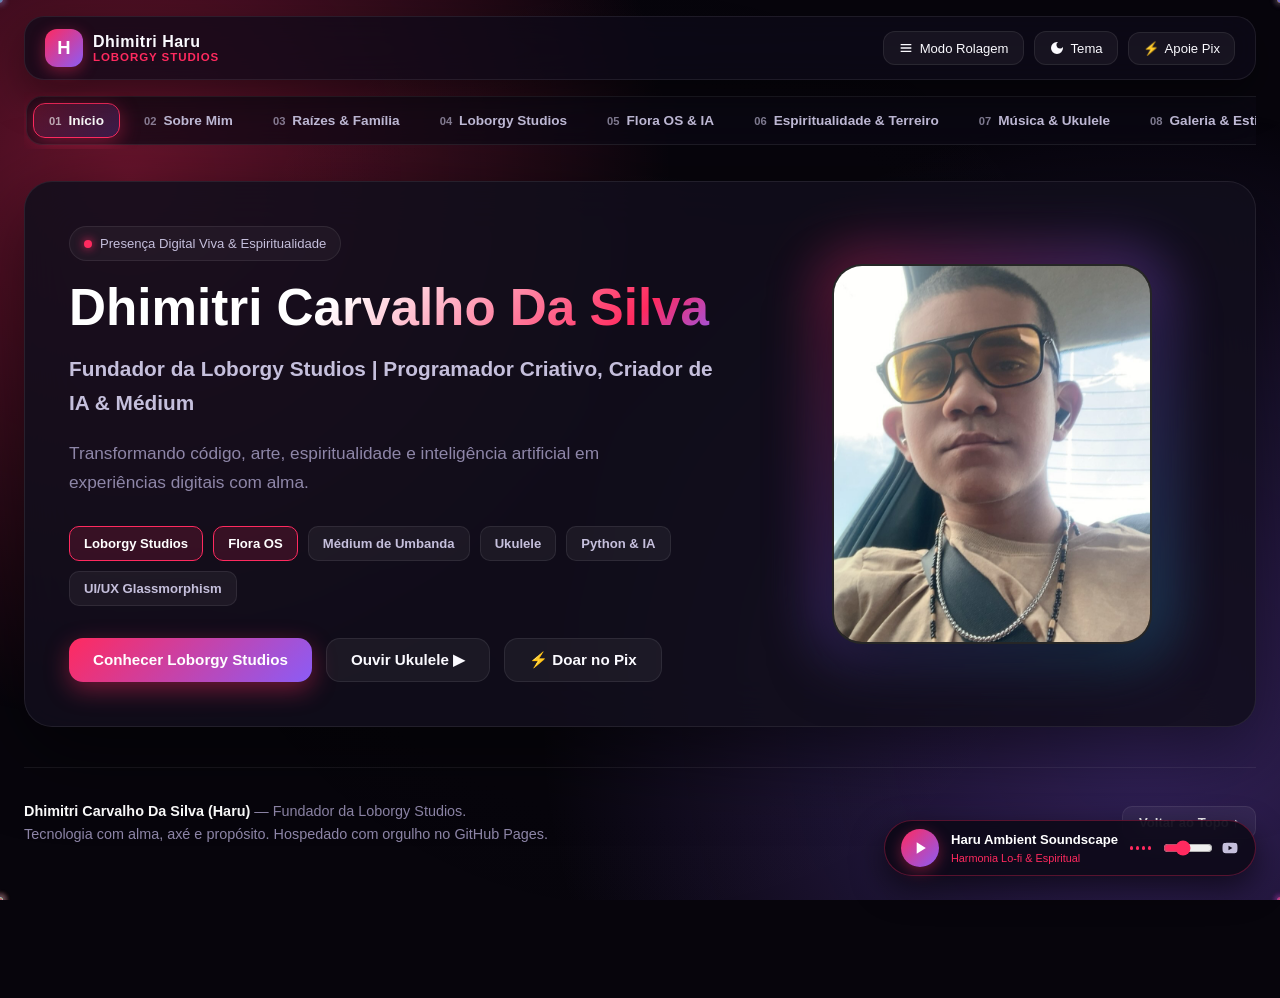
==== commit f483fea1: "feat: lancamento Haru Nexus v2 - 10 abas, Loborgy Studios, ukulele, familia e Pix" ====
--- a/index.html
+++ b/index.html
@@ -3,253 +3,407 @@
 <head>
   <meta charset="UTF-8" />
   <meta name="viewport" content="width=device-width, initial-scale=1.0, viewport-fit=cover" />
-  <title>Haru | Portfólio Digital</title>
-  <meta name="description" content="Portfólio de Dhimitri 'Haru' Carvalho: programador criativo, criador de IA, desenvolvedor de bots e designer digital." />
-  <meta property="og:title" content="Haru | Portfólio Digital" />
-  <meta property="og:description" content="Uma presença digital viva para Dhimitri 'Haru' Carvalho: tecnologia, anime e criação de experiências." />
+  <title>Dhimitri Carvalho Da Silva (Haru) | Loborgy Studios & Portfólio</title>
+  <meta name="description" content="Portfólio oficial de Dhimitri Carvalho Da Silva (Haru / Dhimitri002): Fundador da Loborgy Studios, criador do Flora OS, programador criativo, médium de Umbanda e músico de ukulele." />
+  
+  <!-- Open Graph / Redes Sociais -->
+  <meta property="og:title" content="Dhimitri Carvalho Da Silva (Haru) | Loborgy Studios" />
+  <meta property="og:description" content="Ecossistema autoral unindo código, inteligência artificial, mediunidade, música e ancestralidade." />
   <meta property="og:type" content="website" />
-  <meta property="og:image" content="images/pythonAI.jpeg" />
+  <meta property="og:image" content="perfil/AD76CB4E-C351-42B3-9CD5-72861AC681C4.jpg" />
   <meta property="og:url" content="https://dhimitri002.github.io/Portifolio" />
   <meta name="twitter:card" content="summary_large_image" />
-  <meta name="twitter:title" content="Haru | Portfólio Digital" />
-  <meta name="twitter:description" content="Uma presença digital viva para Dhimitri 'Haru' Carvalho: tecnologia, anime e criação de experiências." />
-  <meta name="theme-color" content="#0a0812" />
+  <meta name="theme-color" content="#07050c" />
+  
   <link rel="icon" type="image/png" href="images/app.svg" />
+  
+  <!-- Estilos -->
   <link rel="stylesheet" href="css/main.css" />
   <link rel="stylesheet" href="css/themes.css" />
   <link rel="stylesheet" href="css/animations.css" />
   <link rel="stylesheet" href="css/responsive.css" />
 </head>
-<body class="theme-anime" data-theme="anime">
+<body class="theme-ruby mode-tabs" data-theme="ruby">
+  <!-- Canvas de Fundo com Partículas Cósmicas Interativas -->
+  <canvas id="cosmicCanvas"></canvas>
+  <div class="ambient-gradient-mesh" aria-hidden="true"></div>
+
   <div class="page-shell">
-    <header class="topbar" id="topbar" aria-label="Navegação principal">
+    <!-- Topbar com Identidade, Modo de Visualização e Alternador de Tema -->
+    <header class="topbar" id="topbar" aria-label="Navegação Superior">
       <div class="brand-panel">
-        <button class="brand-logo" id="logoButton" aria-label="Acesso ao painel de controle">
+        <button class="brand-logo" id="brandLogoBtn" aria-label="Voltar ao início">
           <span class="brand-mark">H</span>
-          <span class="brand-name">Haru</span>
+          <div class="brand-info">
+            <span class="brand-name">Dhimitri Haru</span>
+            <span class="brand-sub">Loborgy Studios</span>
+          </div>
         </button>
       </div>
-      <nav class="site-nav" aria-label="Menu principal">
-        <ul class="nav-list" id="navList">
-          <li><a href="#hero" data-section="hero">Início</a></li>
-          <li><a href="#about" data-section="about">Sobre</a></li>
-          <li><a href="#skills" data-section="skills">Habilidades</a></li>
-          <li><a href="#featured" data-section="featured">Destaques</a></li>
-          <li><a href="#projects" data-section="projects">Projetos</a></li>
-          <li><a href="#contact" data-section="contact">Contato</a></li>
-        </ul>
-      </nav>
+
       <div class="topbar-actions">
-        <button class="icon-btn" id="themeToggle" aria-label="Alternar tema">Tema</button>
-        <button class="icon-btn" id="settingsToggle" aria-label="Abrir configurações">Config</button>
-        <button class="action-btn primary" id="loginButton">Login</button>
+        <button class="action-pill-btn" id="viewModeToggle" title="Alternar entre Modo Abas Rápidas e Modo Página Contínua">
+          <svg viewBox="0 0 24 24" width="16" height="16"><path fill="currentColor" d="M4 6h16v2H4V6zm0 5h16v2H4v-2zm0 5h16v2H4v-2z"/></svg>
+          <span>Modo Rolagem</span>
+        </button>
+
+        <button class="action-pill-btn" id="themeToggle" title="Alternar Tema de Cores (Ruby / Esmeralda / Anime)">
+          <svg viewBox="0 0 24 24" width="16" height="16"><path fill="currentColor" d="M12 3a9 9 0 109 9c0-.46-.04-.92-.1-1.36a5.389 5.389 0 01-4.4 2.26 5.403 5.403 0 01-3.14-9.8c-.44-.06-.9-.1-1.36-.1z"/></svg>
+          <span>Tema</span>
+        </button>
+
+        <button class="action-pill-btn" id="headerPixBtn" onclick="activateTab('contact')" title="Apoiar com Pix">
+          <span style="color: var(--primary)">⚡</span>
+          <span>Apoie Pix</span>
+        </button>
       </div>
     </header>
 
-    <main>
-      <section class="hero section-panel" id="hero">
-        <div class="hero-shape hero-shape--left"></div>
-        <div class="hero-shape hero-shape--right"></div>
-        <div class="hero-inner">
+    <!-- Barra de 10 Abas de Navegação -->
+    <nav class="tabs-navigation-wrapper" aria-label="Navegação em 10 Módulos">
+      <ul class="tab-nav-list" id="tabNavList">
+        <li><button class="tab-nav-btn active" data-tab="hero"><span class="tab-num">01</span> Início</button></li>
+        <li><button class="tab-nav-btn" data-tab="bio"><span class="tab-num">02</span> Sobre Mim</button></li>
+        <li><button class="tab-nav-btn" data-tab="family"><span class="tab-num">03</span> Raízes & Família</button></li>
+        <li><button class="tab-nav-btn" data-tab="studio"><span class="tab-num">04</span> Loborgy Studios</button></li>
+        <li><button class="tab-nav-btn" data-tab="flora"><span class="tab-num">05</span> Flora OS & IA</button></li>
+        <li><button class="tab-nav-btn" data-tab="spirituality"><span class="tab-num">06</span> Espiritualidade & Terreiro</button></li>
+        <li><button class="tab-nav-btn" data-tab="music"><span class="tab-num">07</span> Música & Ukulele</button></li>
+        <li><button class="tab-nav-btn" data-tab="gallery"><span class="tab-num">08</span> Galeria & Estilo</button></li>
+        <li><button class="tab-nav-btn" data-tab="projects"><span class="tab-num">09</span> Projetos Tech</button></li>
+        <li><button class="tab-nav-btn" data-tab="contact"><span class="tab-num">10</span> Apoie & Contato</button></li>
+      </ul>
+    </nav>
+
+    <!-- CONTEÚDO PRINCIPAL (10 SEÇÕES) -->
+    <main id="mainContent">
+
+      <!-- 01. INÍCIO (HERO) -->
+      <section class="tab-section" id="hero">
+        <div class="hero-grid">
           <div class="hero-copy">
-            <span class="eyebrow">Presença digital viva</span>
-            <h1>Dhimitri “Haru” Carvalho</h1>
-            <p class="hero-text">Programador criativo, arquiteto de interfaces futuristas, criador de IA e designer de experiências com alma. Minha energia é construir projetos que parecem personagens digitais.</p>
-            <div class="hero-actions">
-              <a class="button button-primary" href="#featured">Ver Projetos</a>
-              <a class="button button-ghost" href="#contact">Contato</a>
-            </div>
-            <div class="hero-badges" aria-label="Badges de habilidades">
-              <span>Python</span>
-              <span>IA</span>
-              <span>UI/UX</span>
-              <span>Bots</span>
-              <span>Anime Mode</span>
-            </div>
-          </div>
-          <div class="hero-visual" aria-hidden="true">
-            <div class="hero-card hero-card--glow">
-              <div class="hero-card__inner">
-                <img src="images/eu1.jpeg" alt="Retrato de Haru" />
-                <div class="hero-card__stats">
-                  <div><strong>7+</strong><span>anos cria</span></div>
-                  <div><strong>22</strong><span>projetos</span></div>
+            <div class="eyebrow-box">
+              <span class="pulsing-dot"></span>
+              <span>Presença Digital Viva & Espiritualidade</span>
+            </div>
+            <h1 class="hero-title" id="heroName">Dhimitri Carvalho Da Silva</h1>
+            <h2 class="hero-role" id="heroRole">Fundador da Loborgy Studios | Programador Criativo, Criador de IA & Médium</h2>
+            <p class="hero-text" id="heroTagline">Transformando código, arte, espiritualidade e inteligência artificial em experiências digitais com alma.</p>
+
+            <div class="hero-badges-wrap">
+              <span class="tech-badge highlight">Loborgy Studios</span>
+              <span class="tech-badge highlight">Flora OS</span>
+              <span class="tech-badge">Médium de Umbanda</span>
+              <span class="tech-badge">Ukulele</span>
+              <span class="tech-badge">Python & IA</span>
+              <span class="tech-badge">UI/UX Glassmorphism</span>
+            </div>
+
+            <div class="hero-ctas">
+              <button class="button button-primary" onclick="activateTab('studio')">Conhecer Loborgy Studios</button>
+              <button class="button button-ghost" onclick="activateTab('music')">Ouvir Ukulele ▶</button>
+              <button class="button button-ghost" onclick="activateTab('contact')">⚡ Doar no Pix</button>
+            </div>
+          </div>
+
+          <div class="hero-visual">
+            <div class="avatar-halo-wrap">
+              <div class="avatar-card-inner">
+                <img id="heroAvatarImg" src="perfil/AD76CB4E-C351-42B3-9CD5-72861AC681C4.jpg" alt="Dhimitri Carvalho Da Silva com óculos aviador e guias sagradas" />
+              </div>
+              <div class="avatar-floating-badge">
+                <div class="stat-item">
+                  <strong>7+</strong>
+                  <span>Anos Código</span>
                 </div>
-              </div>
-            </div>
-          </div>
-        </div>
-      </section>
-
-      <section class="section-panel" id="about">
-        <div class="section-head"><span>01</span><h2>Sobre mim</h2></div>
-        <div class="about-grid">
-          <div class="about-copy">
-            <p>Eu sou Dhimitri, também conhecido como Haru. Programador e criador digital com alma de storyteller, construo experiências que misturam lógica e emoção. Vivo entre código, tarot negro, ukulele e inteligência artificial.</p>
-            <p>Minha jornada une tecnologia e sensibilidade. Trabalho com automação, bots, interfaces de alto impacto e projetos experimentais que exploram identidade, animação e presença digital.</p>
-            <p>Sou noivo, pansexual e não binário. Minha abordagem é intencional: cada projeto nasce para ser uma peça autoral, elegante e com energia própria.</p>
-          </div>
-          <div class="about-cards">
-            <article class="info-card">
-              <h3>Visão</h3>
-              <p>Transformar ideias soltas em ambientes digitais que parecem vivos, conectando técnica e arte.</p>
+                <div class="stat-item">
+                  <strong>Loborgy</strong>
+                  <span>Estúdio Solo</span>
+                </div>
+                <div class="stat-item">
+                  <strong>Axé</strong>
+                  <span>Espiritual</span>
+                </div>
+              </div>
+            </div>
+          </div>
+        </div>
+      </section>
+
+      <!-- 02. SOBRE MIM & BIOGRAFIA -->
+      <section class="tab-section hidden-tab" id="bio">
+        <div class="section-head">
+          <span class="section-badge">02</span>
+          <h2 class="section-title">Sobre Mim</h2>
+        </div>
+        <p class="section-subtitle">A união entre lógica, sensibilidade, arte e independência pessoal.</p>
+
+        <div class="bio-layout">
+          <div class="bio-content">
+            <div id="bioParagraphs"></div>
+
+            <div class="status-callout-card">
+              <h4>Independência & Foco no Futuro</h4>
+              <p id="relationshipBadge">Solteiro e focado 100% no meu crescimento, na minha arte e na minha empresa.</p>
+            </div>
+          </div>
+
+          <div class="bio-side-cards">
+            <article class="info-box">
+              <h3>Visão Criativa</h3>
+              <p>Não construo apenas telas ou scripts; crio atmosferas que parecem respirar e contar histórias autênticas.</p>
             </article>
-            <article class="info-card">
-              <h3>Missão</h3>
-              <p>Projetar experiências web com presença, profundidade e estética anime futurista, sem perder a usabilidade.</p>
+            <article class="info-box">
+              <h3>Ética & Sensibilidade</h3>
+              <p>A sabedoria do terreiro e a empatia humana guiam minhas escolhas técnicas e profissionais todos os dias.</p>
             </article>
-            <article class="info-card">
-              <h3>Estilo</h3>
-              <p>Interface escura, contrastes rubi, glow sutil, painéis com aura e animações que revelam personalidade.</p>
+            <article class="info-box">
+              <h3>Ambiyção Inabalável</h3>
+              <p>Construir a Loborgy Studios sozinho agora é apenas o primeiro degrau para o futuro que já estou materializando.</p>
             </article>
           </div>
         </div>
       </section>
 
-      <section class="section-panel" id="skills">
-        <div class="section-head"><span>02</span><h2>Habilidades</h2></div>
-        <div class="skills-grid" id="skillsGrid"></div>
-      </section>
-
-      <section class="section-panel" id="featured">
-        <div class="section-head"><span>03</span><h2>Projetos em destaque</h2></div>
-        <div class="featured-grid" id="featuredProjects"></div>
-      </section>
-
-      <section class="section-panel" id="projects">
-        <div class="section-head"><span>04</span><h2>Lista de projetos</h2></div>
-        <div class="project-controls">
-          <input type="search" id="projectSearch" placeholder="Buscar projetos, tags ou tecnologias" aria-label="Buscar projetos" />
-          <div class="filter-group">
-            <select id="projectStatusFilter" aria-label="Filtrar por status">
-              <option value="all">Todos</option>
-              <option value="Concluído">Concluídos</option>
-              <option value="Em andamento">Em andamento</option>
-              <option value="Experimental">Experimental</option>
-            </select>
-            <button class="button button-ghost" id="clearFilters">Limpar</button>
-          </div>
-        </div>
+      <!-- 03. RAÍZES & FAMÍLIA -->
+      <section class="tab-section hidden-tab" id="family">
+        <div class="section-head">
+          <span class="section-badge">03</span>
+          <h2 class="section-title">Raízes, Ancestralidade & Família</h2>
+        </div>
+        <p class="section-subtitle">A herança viva de criatividade, liderança cultural e maestria artesanal dos meus pais.</p>
+
+        <div class="family-intro-banner">
+          <p>Venho de uma família de artistas, realizadores e empreendedores com propósito. A literatura, o pensamento crítico e o cuidado artesanal correm nas minhas veias através de exemplos reais dentro da minha casa.</p>
+        </div>
+
+        <div class="family-cards-grid" id="familyCardsGrid"></div>
+      </section>
+
+      <!-- 04. LOBORGY STUDIOS -->
+      <section class="tab-section hidden-tab" id="studio">
+        <div class="section-head">
+          <span class="section-badge">04</span>
+          <h2 class="section-title">Loborgy Studios</h2>
+        </div>
+        <p class="section-subtitle">O estúdio independente fundado por Dhimitri Carvalho para forjar ecossistemas digitais com alma.</p>
+
+        <div class="studio-manifesto">
+          <h3>Um Estúdio Nascido da Vontade Pura de Criar</h3>
+          <p class="studio-slogan-text">“Forjando Ecossistemas Digitais com Alma e Inteligência”</p>
+          <p>A Loborgy Studios nasceu da certeza de que tecnologia e emoção podem coexistir. Estou construindo essa empresa sozinho, do zero, linha por linha, com o compromisso inabalável de crescer e liderar soluções inovadoras em IA, design sci-fi e automações de ponta.</p>
+          <p>Aqui, cada produto é tratado como uma obra autoral, com identidade marcante e arquitetura robusta.</p>
+        </div>
+
+        <h3 style="color:#fff; margin-bottom: 20px; font-size: 1.3rem;">Pilares do Estúdio</h3>
+        <div class="studio-pillars-grid" id="studioPillarsGrid"></div>
+      </section>
+
+      <!-- 05. FLORA OS & IA -->
+      <section class="tab-section hidden-tab" id="flora">
+        <div class="section-head">
+          <span class="section-badge">05</span>
+          <h2 class="section-title">Flora OS & Flora AI</h2>
+        </div>
+        <p class="section-subtitle">VTuber com inteligência viva, síntese de voz e interface futurista em desenvolvimento autoral.</p>
+
+        <div class="flora-showcase-box">
+          <div class="flora-info">
+            <span class="flora-status-badge">Em Desenvolvimento Ativo</span>
+            <h3>Flora: O Organismo Digital Vivo</h3>
+            <p class="flora-desc" id="floraDescription">Flora é o projeto mais ambicioso da Loborgy Studios. Muito além de um simples chatbot, trata-se de uma entidade com personalidade generativa, síntese vocal com expressividade e uma interface de sistema operacional que transforma interações virtuais em experiências envolventes.</p>
+
+            <div class="flora-highlights-box">
+              <h4>Destaques de Arquitetura</h4>
+              <ul id="floraHighlightsList"></ul>
+            </div>
+
+            <div style="margin-top: 24px; display: flex; gap: 12px; flex-wrap: wrap;">
+              <a href="https://github.com/Dhimitri002/FloraAI" target="_blank" rel="noopener" class="button button-primary mini">Ver no GitHub ↗</a>
+              <button class="button button-ghost mini" onclick="activateTab('studio')">Ver mais no estúdio</button>
+            </div>
+          </div>
+
+          <div class="flora-visual-frame">
+            <img src="images/pythonAI.jpeg" alt="Conceito Visual da Flora AI" />
+          </div>
+        </div>
+      </section>
+
+      <!-- 06. ESPIRITUALIDADE & TERREIRO -->
+      <section class="tab-section hidden-tab" id="spirituality">
+        <div class="section-head">
+          <span class="section-badge">06</span>
+          <h2 class="section-title">Espiritualidade, Terreiro & Ancestralidade</h2>
+        </div>
+        <p class="section-subtitle">A raiz que ancora minha alma, guia minha mediunidade e ilumina cada linha de código.</p>
+
+        <div class="spirituality-layout">
+          <div class="spirit-intro-card">
+            <h3>A Força do Terreiro & da Mediunidade</h3>
+            <p id="spiritualityIntro"></p>
+            <p id="mediumshipDesc"></p>
+            <p id="mediumshipAxe" style="font-weight: 600; color: var(--gold);"></p>
+          </div>
+
+          <h3 style="color:#fff; font-size: 1.3rem;">Princípios Espirituais na Vida e no Trabalho</h3>
+          <div class="spirit-principles-grid" id="spiritualityPrinciples"></div>
+
+          <h3 style="color:#fff; font-size: 1.3rem; margin-top: 10px;">Presença e Conexão Sagrada</h3>
+          <div class="spirit-photos-grid" id="spiritualityPhotos"></div>
+        </div>
+      </section>
+
+      <!-- 07. MÚSICA & UKULELE -->
+      <section class="tab-section hidden-tab" id="music">
+        <div class="section-head">
+          <span class="section-badge">07</span>
+          <h2 class="section-title">Música & Ukulele</h2>
+        </div>
+        <p class="section-subtitle">Harmonia, dedilhados e sensibilidade nas quatro cordas quando o código descansa.</p>
+
+        <div class="music-intro-box">
+          <p id="musicIntro"></p>
+          <p id="musicPhilosophy" style="font-style: italic; color: #fff;"></p>
+        </div>
+
+        <h3 style="color:#fff; font-size: 1.3rem; margin-bottom: 20px;">Vídeos Gravados Tocando Ukulele</h3>
+        <div class="ukulele-videos-grid" id="ukuleleVideosGrid"></div>
+      </section>
+
+      <!-- 08. GALERIA & ESTILO -->
+      <section class="tab-section hidden-tab" id="gallery">
+        <div class="section-head">
+          <span class="section-badge">08</span>
+          <h2 class="section-title">Galeria Pessoal & Estilo</h2>
+        </div>
+        <p class="section-subtitle">Registros reais de Haru: estilo com óculos aviador, guias espirituais e criações de UI.</p>
+
+        <div class="gallery-controls">
+          <button class="gallery-filter-btn active" data-cat="all">Todos</button>
+          <button class="gallery-filter-btn" data-cat="Pessoal">Fotos Pessoais</button>
+          <button class="gallery-filter-btn" data-cat="Espiritualidade">Espiritualidade</button>
+          <button class="gallery-filter-btn" data-cat="Design & UI">Design & Interfaces</button>
+        </div>
+
+        <div class="gallery-grid" id="galleryGrid"></div>
+      </section>
+
+      <!-- 09. PROJETOS TECH -->
+      <section class="tab-section hidden-tab" id="projects">
+        <div class="section-head">
+          <span class="section-badge">09</span>
+          <h2 class="section-title">Projetos & Tecnologias</h2>
+        </div>
+        <p class="section-subtitle">Aplicações, bots inteligentes, protótipos de IA e designs autorais desenvolvidos por Dhimitri.</p>
+
+        <div class="project-controls-bar">
+          <input type="search" class="project-search-input" id="projectSearch" placeholder="Buscar por projeto, tecnologia ou tag..." aria-label="Buscar projetos" />
+          <select class="project-status-select" id="projectStatusFilter" aria-label="Filtrar por status">
+            <option value="all">Todos os Status</option>
+            <option value="Concluído">Concluídos</option>
+            <option value="Em andamento">Em andamento</option>
+          </select>
+        </div>
+
         <div class="projects-grid" id="projectsGrid"></div>
-      </section>
-
-      <section class="section-panel" id="timeline">
-        <div class="section-head"><span>05</span><h2>Linha do tempo</h2></div>
-        <div class="timeline-list" id="timelineList"></div>
-      </section>
-
-      <section class="section-panel" id="services">
-        <div class="section-head"><span>06</span><h2>Serviços</h2></div>
-        <div class="services-grid" id="servicesGrid"></div>
-      </section>
-
-      <section class="section-panel stats-panel" id="stats">
-        <div class="section-head"><span>07</span><h2>Estatísticas</h2></div>
-        <div class="stats-grid" id="statsGrid"></div>
-      </section>
-
-      <section class="section-panel" id="contact">
-        <div class="section-head"><span>08</span><h2>Contato</h2></div>
-        <div class="contact-grid">
-          <div class="contact-copy">
-            <p>Vamos fazer sua presença digital ter corpo e alma. Se quiser conversar sobre IA, bots, design ou tarot, meu canal está aberto.</p>
-            <div class="contact-links" id="contactLinks"></div>
-          </div>
-          <form class="contact-form" id="contactForm" novalidate>
-            <label for="nameInput">Seu nome</label>
-            <input type="text" id="nameInput" name="name" required />
-            <label for="emailInput">Email</label>
-            <input type="email" id="emailInput" name="email" required />
-            <label for="messageInput">Mensagem</label>
-            <textarea id="messageInput" name="message" rows="5" required></textarea>
-            <button type="submit" class="button button-primary">Enviar mensagem</button>
-            <p class="form-note">As mensagens são simuladas localmente — a experiência funciona sem backend.</p>
-          </form>
-        </div>
-      </section>
+
+        <div style="margin-top: 50px;">
+          <h3 style="color:#fff; font-size: 1.35rem; margin-bottom: 22px;">Nível de Habilidades Técnicas & Artísticas</h3>
+          <div class="skills-grid" id="skillsGrid"></div>
+        </div>
+      </section>
+
+      <!-- 10. APOIE COM PIX & CONTATO -->
+      <section class="tab-section hidden-tab" id="contact">
+        <div class="section-head">
+          <span class="section-badge">10</span>
+          <h2 class="section-title">Apoie com Pix & Conecte-se</h2>
+        </div>
+        <p class="section-subtitle">Fortaleça o crescimento independente da Loborgy Studios e envie uma mensagem diretamente para Dhimitri.</p>
+
+        <div class="contact-layout">
+          <div>
+            <!-- Card Pix Destaque -->
+            <div class="pix-highlight-card">
+              <div class="pix-card-head">
+                <span class="pix-badge">Chave Pix Oficial</span>
+                <span style="font-size: 0.8rem; color: #fff;">Apoie o Dev</span>
+              </div>
+              <h3>Contribua com a Loborgy Studios</h3>
+              <p>Se você valoriza meu trabalho, quer me dar uma força para adquirir novos equipamentos ou apoiar o desenvolvimento do Flora OS, qualquer contribuição via Pix é recebida com enorme gratidão e axé!</p>
+
+              <div class="pix-key-box">
+                <code id="pixKeyDisplay">dhimitricarvalho10@gmail.com</code>
+                <button class="button button-primary mini" id="copyPixBtn">
+                  <svg viewBox="0 0 24 24" width="16" height="16"><path fill="currentColor" d="M16 1H4c-1.1 0-2 .9-2 2v14h2V3h12V1zm3 4H8c-1.1 0-2 .9-2 2v14c0 1.1.9 2 2 2h11c1.1 0 2-.9 2-2V7c0-1.1-.9-2-2-2zm0 16H8V7h11v14z"/></svg>
+                  <span>Copiar Chave Pix</span>
+                </button>
+              </div>
+
+              <div class="pix-actions-row">
+                <button class="button button-ghost mini" id="viewQrCodeBtn">
+                  <span>Visualizar QR Code Pix</span>
+                </button>
+                <a href="mailto:dhimitricarvalho10@gmail.com?subject=Colabora%C3%A7%C3%A3o%20Loborgy%20Studios" class="button button-ghost mini">
+                  <span>Enviar Comprovante / Parceria</span>
+                </a>
+              </div>
+            </div>
+
+            <!-- Redes Sociais -->
+            <h4 style="color: #fff; margin-bottom: 14px; font-size: 1.1rem;">Canais Diretos</h4>
+            <div class="socials-list" id="socialsList"></div>
+          </div>
+
+          <!-- Formulário de Contato -->
+          <div class="contact-form-box">
+            <h3>Enviar Mensagem</h3>
+            <p>Quer conversar sobre IA, desenvolvimento, parcerias ou espiritualidade? Mande uma mensagem abaixo:</p>
+
+            <form id="contactForm">
+              <div class="form-group">
+                <label for="nameInput">Seu Nome / Empresa</label>
+                <input type="text" id="nameInput" required placeholder="Como podemos te chamar?" />
+              </div>
+              <div class="form-group">
+                <label for="emailInput">Seu Email</label>
+                <input type="email" id="emailInput" required placeholder="seuemail@exemplo.com" />
+              </div>
+              <div class="form-group">
+                <label for="messageInput">Mensagem</label>
+                <textarea id="messageInput" rows="5" required placeholder="Conte sobre sua ideia, proposta ou palavra de incentivo..."></textarea>
+              </div>
+              <button type="submit" class="button button-primary" style="width: 100%;">
+                <span>Enviar Mensagem Agora</span>
+                <span>↗</span>
+              </button>
+            </form>
+          </div>
+        </div>
+      </section>
+
     </main>
 
+    <!-- Rodapé -->
     <footer class="site-footer">
-      <div>
-        <p>Haru — experiência autoral.</p>
-        <p>Pronto para GitHub Pages e evoluir como presença digital.</p>
+      <div class="footer-credits">
+        <p><strong>Dhimitri Carvalho Da Silva (Haru)</strong> — Fundador da Loborgy Studios.</p>
+        <p>Tecnologia com alma, axé e propósito. Hospedado com orgulho no GitHub Pages.</p>
       </div>
-      <button class="button button-ghost" id="backToTop">Voltar ao topo</button>
+      <button class="button button-ghost mini" id="backToTop">Voltar ao Topo ↑</button>
     </footer>
   </div>
 
-  <div class="modal-overlay hidden" id="loginModal" aria-hidden="true">
-    <div class="modal-card" role="dialog" aria-modal="true" aria-labelledby="loginTitle">
-      <button class="modal-close" id="closeLogin" aria-label="Fechar login">×</button>
-      <h2 id="loginTitle">Acesso interno</h2>
-      <p>Entre no painel local para editar visual, temas e projetos. Aqui, o controle é seu.</p>
-      <form id="loginForm">
-        <label for="loginUser">Usuário</label>
-        <input id="loginUser" name="loginUser" type="text" autocomplete="username" required />
-        <label for="loginPassword">Senha</label>
-        <div class="password-field">
-          <input id="loginPassword" name="loginPassword" type="password" autocomplete="current-password" required />
-          <button type="button" class="icon-btn mini" id="togglePassword" aria-label="Mostrar senha">👁</button>
-        </div>
-        <label class="checkbox-field"><input type="checkbox" id="rememberMe" /> Lembrar acesso</label>
-        <button type="submit" class="button button-primary">Entrar</button>
-        <p class="login-status" id="loginStatus"></p>
-      </form>
-    </div>
-  </div>
-
-  <div class="modal-overlay hidden" id="settingsModal" aria-hidden="true">
-    <div class="modal-card modal-card--wide" role="dialog" aria-modal="true" aria-labelledby="settingsTitle">
-      <button class="modal-close" id="closeSettings" aria-label="Fechar configurações">×</button>
-      <h2 id="settingsTitle">Configurações</h2>
-      <div class="settings-grid">
-        <div class="setting-panel">
-          <h3>Tema principal</h3>
-          <div class="theme-options" id="themeOptions"></div>
-        </div>
-        <div class="setting-panel">
-          <h3>Opções visuais</h3>
-          <label><span>Partículas</span><input type="range" id="particlesIntensity" min="0" max="100" value="65" /></label>
-          <label><span>Glow</span><input type="range" id="glowIntensity" min="0" max="100" value="82" /></label>
-          <label><span>Animações</span><input type="range" id="motionIntensity" min="0" max="100" value="90" /></label>
-        </div>
-        <div class="setting-panel">
-          <h3>Modos</h3>
-          <div class="mode-buttons" id="modeButtons"></div>
-        </div>
-      </div>
-      <div class="settings-actions">
-        <button class="button button-secondary" id="resetSettings">Restaurar padrão</button>
-        <button class="button button-primary" id="exportSettings">Exportar JSON</button>
-        <button class="button button-ghost" id="importSettings">Importar JSON</button>
-      </div>
-      <input type="file" id="importSettingsFile" accept="application/json" class="hidden" />
-    </div>
-  </div>
-
-  <div class="modal-overlay hidden" id="adminModal" aria-hidden="true">
-    <div class="modal-card modal-card--wide" role="dialog" aria-modal="true" aria-labelledby="adminTitle">
-      <button class="modal-close" id="closeAdmin" aria-label="Fechar painel admin">×</button>
-      <h2 id="adminTitle">Painel Admin</h2>
-      <p class="admin-intro">Editar conteúdo local, temas e projetos com controle direto do navegador.</p>
-      <div class="admin-tabs" id="adminTabs">
-        <button data-tab="content" class="active">Conteúdo</button>
-        <button data-tab="projects">Projetos</button>
-        <button data-tab="appearance">Aparência</button>
-        <button data-tab="backup">Backup</button>
-      </div>
-      <div class="admin-panel" id="adminPanel"></div>
-    </div>
-  </div>
-
-  <div class="toast-container" id="toastContainer" aria-live="polite" aria-atomic="true"></div>
-
-  <script src="js/data.js" defer></script>
-  <script src="js/ui.js" defer></script>
-  <script src="js/settings.js" defer></script>
-  <script src="js/auth.js" defer></script>
-  <script src="js/projects.js" defer></script>
-  <script src="js/animations.js" defer></script>
-  <script src="js/app.js" defer></script>
+  <!-- Container para Notificações Toast -->
+  <div class="toast-container" id="toastContainer" aria-live="polite"></div>
+
+  <!-- Scripts Modulares -->
+  <script src="js/data.js"></script>
+  <script src="js/particles.js"></script>
+  <script src="js/musicPlayer.js"></script>
+  <script src="js/videoPlayer.js"></script>
+  <script src="js/pix.js"></script>
+  <script src="js/app.js"></script>
 </body>
 </html>
--- a/css/main.css
+++ b/css/main.css
@@ -1,844 +1,1951 @@
-:root {
-  color-scheme: dark;
-  font-family: Inter, "Segoe UI", system-ui, -apple-system, BlinkMacSystemFont, sans-serif;
-  font-size: 16px;
-  line-height: 1.5;
-  letter-spacing: 0.02em;
-  --bg: #0a0812;
-  --surface: rgba(18, 18, 28, 0.95);
-  --surface-strong: rgba(15, 12, 23, 0.94);
-  --surface-soft: rgba(28, 24, 40, 0.72);
-  --text: #f8f7ff;
-  --muted: #a7a1ba;
-  --primary: #d12c65;
-  --accent: #7a34f5;
-  --danger: #ff4f6d;
-  --border: rgba(255, 255, 255, 0.08);
-  --shadow: 0 24px 80px rgba(0, 0, 0, 0.30);
-  --radius: 24px;
-  --gradient: linear-gradient(135deg, rgba(209,44,101,0.24), rgba(30,18,46,0.00));
-  --focus: 0 0 0 3px rgba(209,44,101,0.22);
-}
+/* =========================================================
+   HARU NEXUS — Dhimitri Carvalho Da Silva Portfolio
+   Design Futurista, Cyber-Espiritual & Glassmorphism
+   100% Compatível com GitHub Pages
+========================================================= */
 
 * {
   box-sizing: border-box;
+  margin: 0;
+  padding: 0;
 }
 
 html {
   scroll-behavior: smooth;
+  font-size: 16px;
 }
 
 body {
-  margin: 0;
+  font-family: 'Inter', -apple-system, BlinkMacSystemFont, "Segoe UI", Roboto, sans-serif;
+  background-color: var(--bg);
+  color: var(--text);
   min-height: 100vh;
-  color: var(--text);
-  background: radial-gradient(circle at top left, rgba(209,44,101,0.16), transparent 28%),
-    radial-gradient(circle at top right, rgba(149, 16, 106, 0.14), transparent 30%),
-    radial-gradient(circle at bottom left, rgba(16, 188, 255, 0.08), transparent 22%),
-    var(--bg);
-  background-attachment: fixed;
   overflow-x: hidden;
-}
-
-body::before {
-  content: "";
+  position: relative;
+  line-height: 1.6;
+  transition: background-color 0.4s ease, color 0.4s ease;
+}
+
+/* Background Canvas & Ambient Overlay */
+#cosmicCanvas {
+  position: fixed;
+  top: 0;
+  left: 0;
+  width: 100vw;
+  height: 100vh;
+  z-index: 0;
+  pointer-events: none;
+  opacity: 0.85;
+}
+
+.ambient-gradient-mesh {
   position: fixed;
   inset: 0;
-  background-image: radial-gradient(circle, rgba(255, 255, 255, 0.03) 1px, transparent 1px);
-  background-size: 30px 30px;
-  opacity: 0.5;
+  background: 
+    radial-gradient(circle at 10% 20%, var(--primary-glow) 0%, transparent 40%),
+    radial-gradient(circle at 90% 80%, var(--accent-glow) 0%, transparent 45%),
+    radial-gradient(circle at 50% 50%, rgba(255,255,255,0.01) 0%, transparent 70%);
   pointer-events: none;
-}
-
-img {
-  max-width: 100%;
-  display: block;
-}
-
-button,
-input,
-textarea,
-select {
-  font: inherit;
-}
-
-button {
-  cursor: pointer;
-}
-
-button:focus-visible,
-a:focus-visible,
-input:focus-visible,
-textarea:focus-visible,
-select:focus-visible {
-  outline: none;
-  box-shadow: var(--focus);
-}
-
-.hidden {
-  display: none !important;
+  z-index: 0;
 }
 
 .page-shell {
   position: relative;
-  max-width: 1440px;
+  z-index: 1;
+  max-width: 1320px;
   margin: 0 auto;
-  padding: 0 24px 72px;
-}
-
-:root {
-  --scroll-progress: 0%;
-}
-
+  padding: 0 24px 120px;
+}
+
+/* =========================================================
+   TOPBAR & HEADER
+========================================================= */
 .topbar {
   position: sticky;
-  top: 0;
-  z-index: 20;
+  top: 16px;
+  z-index: 50;
   display: flex;
   align-items: center;
   justify-content: space-between;
-  gap: 18px;
-  padding: 14px 0;
-  backdrop-filter: blur(18px);
-  background: rgba(10, 8, 18, 0.85);
-  border-bottom: 1px solid rgba(255,255,255,0.06);
-}
-
-.topbar::after {
+  padding: 12px 20px;
+  background: rgba(14, 10, 24, 0.75);
+  backdrop-filter: blur(20px);
+  -webkit-backdrop-filter: blur(20px);
+  border: 1px solid var(--border);
+  border-radius: 20px;
+  box-shadow: 0 16px 40px rgba(0,0,0,0.4);
+  margin-bottom: 28px;
+  transition: border-color 0.3s ease;
+}
+
+.topbar:hover {
+  border-color: var(--border-glow);
+}
+
+.brand-panel {
+  display: flex;
+  align-items: center;
+  gap: 12px;
+}
+
+.brand-logo {
+  display: flex;
+  align-items: center;
+  gap: 10px;
+  background: none;
+  border: none;
+  color: var(--text);
+  cursor: pointer;
+}
+
+.brand-mark {
+  width: 38px;
+  height: 38px;
+  border-radius: 12px;
+  background: linear-gradient(135deg, var(--primary), var(--accent));
+  display: flex;
+  align-items: center;
+  justify-content: center;
+  font-weight: 800;
+  font-size: 1.15rem;
+  color: #fff;
+  box-shadow: 0 4px 15px var(--primary-glow);
+}
+
+.brand-info {
+  display: flex;
+  flex-direction: column;
+  text-align: left;
+}
+
+.brand-name {
+  font-weight: 700;
+  font-size: 1rem;
+  letter-spacing: 0.03em;
+}
+
+.brand-sub {
+  font-size: 0.72rem;
+  color: var(--primary);
+  font-weight: 600;
+  text-transform: uppercase;
+  letter-spacing: 0.08em;
+}
+
+.topbar-actions {
+  display: flex;
+  align-items: center;
+  gap: 10px;
+}
+
+.action-pill-btn {
+  display: inline-flex;
+  align-items: center;
+  gap: 6px;
+  padding: 8px 14px;
+  border-radius: 12px;
+  background: rgba(255, 255, 255, 0.05);
+  border: 1px solid var(--border);
+  color: var(--text);
+  font-size: 0.82rem;
+  font-weight: 500;
+  cursor: pointer;
+  transition: all 0.25s ease;
+}
+
+.action-pill-btn:hover {
+  background: rgba(255, 255, 255, 0.12);
+  border-color: var(--primary);
+  transform: translateY(-1px);
+}
+
+/* =========================================================
+   BARRA DE ABAS (10 SEÇÕES)
+========================================================= */
+.tabs-navigation-wrapper {
+  position: sticky;
+  top: 86px;
+  z-index: 45;
+  margin-bottom: 32px;
+  overflow-x: auto;
+  scrollbar-width: none;
+  -ms-overflow-style: none;
+  padding: 4px 2px;
+}
+
+.tabs-navigation-wrapper::-webkit-scrollbar {
+  display: none;
+}
+
+.tab-nav-list {
+  display: flex;
+  gap: 8px;
+  list-style: none;
+  width: max-content;
+  background: rgba(12, 9, 20, 0.7);
+  backdrop-filter: blur(16px);
+  padding: 6px;
+  border-radius: 16px;
+  border: 1px solid var(--border);
+}
+
+.tab-nav-btn {
+  display: inline-flex;
+  align-items: center;
+  gap: 7px;
+  padding: 9px 15px;
+  border-radius: 12px;
+  background: transparent;
+  border: 1px solid transparent;
+  color: var(--text-dim);
+  font-size: 0.85rem;
+  font-weight: 600;
+  cursor: pointer;
+  white-space: nowrap;
+  transition: all 0.25s ease;
+}
+
+.tab-nav-btn:hover {
+  color: #fff;
+  background: rgba(255, 255, 255, 0.06);
+}
+
+.tab-nav-btn.active {
+  color: #fff;
+  background: linear-gradient(135deg, rgba(255, 42, 95, 0.28), rgba(139, 92, 246, 0.22));
+  border-color: var(--primary);
+  box-shadow: 0 4px 20px var(--primary-glow);
+}
+
+.tab-num {
+  font-size: 0.7rem;
+  opacity: 0.65;
+  font-weight: 700;
+}
+
+/* =========================================================
+   SEÇÕES E PAINÉIS
+========================================================= */
+.tab-section {
+  position: relative;
+  background: var(--surface);
+  border: 1px solid var(--border);
+  border-radius: 28px;
+  padding: 44px;
+  margin-bottom: 40px;
+  box-shadow: var(--shadow);
+  backdrop-filter: blur(24px);
+  -webkit-backdrop-filter: blur(24px);
+  transition: border-color 0.3s ease;
+}
+
+.tab-section:hover {
+  border-color: rgba(255, 255, 255, 0.14);
+}
+
+body.mode-tabs .tab-section.hidden-tab {
+  display: none !important;
+}
+
+.section-head {
+  display: flex;
+  align-items: baseline;
+  gap: 16px;
+  margin-bottom: 32px;
+  border-bottom: 1px solid var(--border);
+  padding-bottom: 18px;
+}
+
+.section-badge {
+  font-size: 0.85rem;
+  font-weight: 800;
+  color: var(--primary);
+  background: rgba(255, 42, 95, 0.12);
+  padding: 4px 10px;
+  border-radius: 8px;
+  border: 1px solid rgba(255, 42, 95, 0.25);
+}
+
+.section-title {
+  font-size: 2rem;
+  font-weight: 800;
+  letter-spacing: -0.02em;
+}
+
+.section-subtitle {
+  font-size: 1.05rem;
+  color: var(--muted);
+  margin-top: -18px;
+  margin-bottom: 28px;
+}
+
+/* =========================================================
+   01. HERO SECTION
+========================================================= */
+.hero-grid {
+  display: grid;
+  grid-template-columns: 1.2fr 0.8fr;
+  gap: 48px;
+  align-items: center;
+}
+
+.hero-copy .eyebrow-box {
+  display: inline-flex;
+  align-items: center;
+  gap: 8px;
+  padding: 6px 14px;
+  border-radius: 999px;
+  background: rgba(255, 255, 255, 0.04);
+  border: 1px solid var(--border);
+  font-size: 0.82rem;
+  color: var(--text-dim);
+  margin-bottom: 18px;
+}
+
+.pulsing-dot {
+  width: 8px;
+  height: 8px;
+  border-radius: 50%;
+  background: var(--primary);
+  box-shadow: 0 0 10px var(--primary);
+}
+
+.hero-title {
+  font-size: 3.2rem;
+  font-weight: 900;
+  line-height: 1.12;
+  margin-bottom: 16px;
+  background: linear-gradient(135deg, #ffffff 40%, var(--primary) 85%, var(--accent) 100%);
+  -webkit-background-clip: text;
+  -webkit-text-fill-color: transparent;
+}
+
+.hero-role {
+  font-size: 1.3rem;
+  font-weight: 600;
+  color: var(--text-dim);
+  margin-bottom: 20px;
+}
+
+.hero-text {
+  font-size: 1.08rem;
+  color: var(--muted);
+  line-height: 1.7;
+  margin-bottom: 28px;
+  max-width: 620px;
+}
+
+.hero-badges-wrap {
+  display: flex;
+  flex-wrap: wrap;
+  gap: 10px;
+  margin-bottom: 32px;
+}
+
+.tech-badge {
+  display: inline-flex;
+  align-items: center;
+  gap: 6px;
+  padding: 6px 14px;
+  border-radius: 10px;
+  background: rgba(255, 255, 255, 0.05);
+  border: 1px solid var(--border);
+  font-size: 0.82rem;
+  font-weight: 600;
+  color: var(--text-dim);
+}
+
+.tech-badge.highlight {
+  border-color: var(--primary);
+  color: #fff;
+  background: rgba(255, 42, 95, 0.15);
+}
+
+.hero-ctas {
+  display: flex;
+  flex-wrap: wrap;
+  gap: 14px;
+}
+
+/* Botões Modernos */
+.button {
+  display: inline-flex;
+  align-items: center;
+  justify-content: center;
+  gap: 8px;
+  padding: 12px 24px;
+  border-radius: 14px;
+  font-weight: 600;
+  font-size: 0.95rem;
+  text-decoration: none;
+  cursor: pointer;
+  transition: all 0.28s cubic-bezier(0.16, 1, 0.3, 1);
+  border: none;
+}
+
+.button-primary {
+  background: linear-gradient(135deg, var(--primary), var(--accent));
+  color: #ffffff;
+  box-shadow: 0 8px 24px var(--primary-glow);
+}
+
+.button-primary:hover {
+  transform: translateY(-2px);
+  box-shadow: 0 12px 32px var(--primary-glow);
+}
+
+.button-ghost {
+  background: rgba(255, 255, 255, 0.05);
+  border: 1px solid var(--border);
+  color: var(--text);
+}
+
+.button-ghost:hover {
+  background: rgba(255, 255, 255, 0.1);
+  border-color: rgba(255, 255, 255, 0.25);
+  transform: translateY(-2px);
+}
+
+.button.mini {
+  padding: 8px 16px;
+  font-size: 0.82rem;
+  border-radius: 10px;
+}
+
+/* Hero Visual & Avatar Frame */
+.hero-visual {
+  position: relative;
+  display: flex;
+  justify-content: center;
+  align-items: center;
+}
+
+.avatar-halo-wrap {
+  position: relative;
+  width: 320px;
+  height: 380px;
+  display: flex;
+  align-items: center;
+  justify-content: center;
+}
+
+.avatar-halo-wrap::before {
   content: '';
   position: absolute;
-  left: 0;
-  bottom: 0;
-  width: var(--scroll-progress);
-  height: 3px;
-  background: linear-gradient(90deg, var(--primary), var(--accent));
-  border-radius: 999px;
-  transition: width 0.15s ease;
-}
-
-.brand-panel {
-  display: flex;
-  align-items: center;
-  gap: 12px;
-}
-
-.brand-logo {
-  display: flex;
-  align-items: center;
-  gap: 10px;
-  padding: 10px 14px;
-  border: 1px solid rgba(255,255,255,0.1);
-  border-radius: 18px;
-  background: rgba(255,255,255,0.04);
+  inset: -12px;
+  border-radius: 36px;
+  background: linear-gradient(135deg, var(--primary), var(--accent), var(--secondary));
+  opacity: 0.45;
+  filter: blur(28px);
+  z-index: 0;
+}
+
+.avatar-card-inner {
+  position: relative;
+  z-index: 1;
+  width: 100%;
+  height: 100%;
+  border-radius: 30px;
+  overflow: hidden;
+  border: 2px solid rgba(255, 255, 255, 0.15);
+  box-shadow: 0 20px 60px rgba(0,0,0,0.6);
+  background: #000;
+}
+
+.avatar-card-inner img {
+  width: 100%;
+  height: 100%;
+  object-fit: cover;
+  transition: transform 0.6s ease;
+}
+
+.avatar-card-inner:hover img {
+  transform: scale(1.04);
+}
+
+.avatar-floating-badge {
+  position: absolute;
+  bottom: 16px;
+  left: 16px;
+  right: 16px;
+  padding: 10px 16px;
+  background: rgba(10, 8, 18, 0.82);
+  backdrop-filter: blur(14px);
+  border: 1px solid var(--border);
+  border-radius: 16px;
+  display: flex;
+  justify-content: space-around;
+  text-align: center;
+}
+
+.stat-item strong {
+  display: block;
+  font-size: 1.15rem;
+  color: var(--primary);
+}
+
+.stat-item span {
+  font-size: 0.72rem;
+  color: var(--muted);
+  text-transform: uppercase;
+  letter-spacing: 0.05em;
+}
+
+/* =========================================================
+   02. SOBRE MIM & BIOGRAFIA
+========================================================= */
+.bio-layout {
+  display: grid;
+  grid-template-columns: 1.3fr 0.7fr;
+  gap: 36px;
+}
+
+.bio-content {
+  display: flex;
+  flex-direction: column;
+  gap: 18px;
+}
+
+.bio-text {
+  font-size: 1.05rem;
+  color: var(--text-dim);
+  line-height: 1.8;
+}
+
+.status-callout-card {
+  padding: 24px;
+  border-radius: 20px;
+  background: rgba(255, 42, 95, 0.08);
+  border: 1px solid rgba(255, 42, 95, 0.25);
+  margin-top: 10px;
+}
+
+.status-callout-card h4 {
+  color: var(--primary);
+  margin-bottom: 8px;
+  font-size: 1.05rem;
+}
+
+.status-callout-card p {
   color: var(--text);
-  transition: transform 0.25s ease, background 0.25s ease;
-}
-
-.brand-logo:hover {
-  transform: translateY(-1px);
-  background: rgba(255,255,255,0.08);
-}
-
-.brand-mark {
-  font-size: 1.1rem;
-  font-weight: 700;
-  color: var(--primary);
-}
-
-.brand-name {
-  font-weight: 600;
-}
-
-.site-nav .nav-list {
-  display: flex;
-  align-items: center;
-  gap: 18px;
-  list-style: none;
-  margin: 0;
-  padding: 0;
-}
-
-.site-nav .nav-list a {
+  font-size: 0.95rem;
+}
+
+.bio-side-cards {
+  display: flex;
+  flex-direction: column;
+  gap: 20px;
+}
+
+.info-box {
+  padding: 24px;
+  border-radius: 20px;
+  background: var(--surface-strong);
+  border: 1px solid var(--border);
+  transition: transform 0.25s ease, border-color 0.25s ease;
+}
+
+.info-box:hover {
+  transform: translateY(-2px);
+  border-color: var(--border-glow);
+}
+
+.info-box h3 {
+  font-size: 1.15rem;
+  margin-bottom: 10px;
+  color: #fff;
+}
+
+.info-box p {
   color: var(--muted);
-  text-decoration: none;
-  font-size: 0.95rem;
-  transition: color 0.25s ease;
-}
-
-.site-nav .nav-list a:hover,
-.site-nav .nav-list a.active {
+  font-size: 0.92rem;
+  line-height: 1.6;
+}
+
+/* =========================================================
+   03. RAÍZES & FAMÍLIA (REVISTA AORTA & WILA ATELIÊ)
+========================================================= */
+.family-intro-banner {
+  padding: 24px 30px;
+  border-radius: 20px;
+  background: linear-gradient(135deg, rgba(245, 158, 11, 0.1), rgba(139, 92, 246, 0.08));
+  border: 1px solid rgba(245, 158, 11, 0.25);
+  margin-bottom: 32px;
+}
+
+.family-intro-banner p {
+  font-size: 1.05rem;
   color: var(--text);
 }
 
-.topbar-actions {
-  display: flex;
-  align-items: center;
-  gap: 10px;
-}
-
-.icon-btn,
-.button {
-  border: 1px solid rgba(255,255,255,0.12);
-  border-radius: 14px;
-  padding: 12px 18px;
-  background: rgba(255,255,255,0.04);
-  color: var(--text);
-  transition: background 0.25s ease, transform 0.25s ease, border-color 0.25s ease;
-}
-
-.icon-btn:hover,
-.button:hover {
-  background: rgba(255,255,255,0.08);
-}
-
-.button-primary {
-  background: linear-gradient(135deg, var(--primary), rgba(255,0,100,0.85));
-  color: #fff;
-  border-color: transparent;
-  box-shadow: 0 16px 40px rgba(209, 44, 101, 0.18);
-}
-
-.button-secondary {
-  color: var(--text);
-  background: rgba(255,255,255,0.06);
-}
-
-.button-ghost {
-  background: transparent;
-}
-
-.section-panel {
-  margin-top: 72px;
-  padding: 40px;
-  border-radius: var(--radius);
-  background: rgba(12, 8, 22, 0.88);
-  box-shadow: var(--shadow);
-  border: 1px solid rgba(255,255,255,0.07);
-  backdrop-filter: blur(18px);
-}
-
-.section-head {
-  display: flex;
-  flex-wrap: wrap;
-  align-items: center;
-  gap: 18px;
-  margin-bottom: 28px;
-}
-
-.section-head span {
-  font-size: 0.95rem;
+.family-cards-grid {
+  display: grid;
+  grid-template-columns: 1fr 1fr;
+  gap: 32px;
+}
+
+.family-card {
+  background: var(--surface-strong);
+  border: 1px solid var(--border);
+  border-radius: 24px;
+  padding: 32px;
+  display: flex;
+  flex-direction: column;
+  position: relative;
+  transition: all 0.3s ease;
+}
+
+.family-card:hover {
+  transform: translateY(-4px);
+  border-color: var(--border-glow);
+  box-shadow: 0 16px 40px rgba(0,0,0,0.5);
+}
+
+.family-card__header {
+  display: flex;
+  align-items: center;
+  justify-content: space-between;
+  margin-bottom: 16px;
+}
+
+.family-relation-badge {
+  padding: 4px 12px;
+  border-radius: 8px;
+  background: rgba(255, 42, 95, 0.18);
   color: var(--primary);
   font-weight: 700;
-}
-
-.section-head h2 {
-  margin: 0;
-  font-size: clamp(2rem, 2.5vw, 2.6rem);
-}
-
-.hero {
+  font-size: 0.8rem;
+  text-transform: uppercase;
+}
+
+.family-tag {
+  font-size: 0.78rem;
+  color: var(--gold);
+  font-weight: 600;
+}
+
+.family-name {
+  font-size: 1.45rem;
+  font-weight: 800;
+  color: #fff;
+  margin-bottom: 4px;
+}
+
+.family-title {
+  font-size: 1.05rem;
+  color: var(--accent);
+  margin-bottom: 16px;
+  font-weight: 600;
+}
+
+.family-bio {
+  color: var(--text-dim);
+  font-size: 0.95rem;
+  line-height: 1.7;
+  margin-bottom: 20px;
+}
+
+.family-achievements h5 {
+  font-size: 0.88rem;
+  color: #fff;
+  margin-bottom: 8px;
+  text-transform: uppercase;
+  letter-spacing: 0.05em;
+}
+
+.family-achievements ul {
+  list-style: none;
+  margin-bottom: 24px;
+}
+
+.family-achievements li {
   position: relative;
+  padding-left: 18px;
+  font-size: 0.88rem;
+  color: var(--muted);
+  margin-bottom: 6px;
+}
+
+.family-achievements li::before {
+  content: '◆';
+  position: absolute;
+  left: 0;
+  color: var(--primary);
+  font-size: 0.7rem;
+  top: 1px;
+}
+
+.family-quote {
+  margin-top: auto;
+  padding: 16px 20px;
+  border-left: 3px solid var(--primary);
+  background: rgba(255, 255, 255, 0.03);
+  border-radius: 0 14px 14px 0;
+  font-style: italic;
+  color: #eee;
+  font-size: 0.9rem;
+}
+
+/* =========================================================
+   04. LOBORGY STUDIOS
+========================================================= */
+.studio-manifesto {
+  background: linear-gradient(135deg, rgba(139, 92, 246, 0.12), rgba(255, 42, 95, 0.08));
+  border: 1px solid var(--border);
+  border-radius: 24px;
+  padding: 36px;
+  margin-bottom: 36px;
+}
+
+.studio-manifesto h3 {
+  font-size: 1.7rem;
+  color: #fff;
+  margin-bottom: 12px;
+}
+
+.studio-slogan-text {
+  font-size: 1.15rem;
+  color: var(--primary);
+  font-weight: 600;
+  margin-bottom: 16px;
+}
+
+.studio-manifesto p {
+  color: var(--text-dim);
+  font-size: 1.02rem;
+  line-height: 1.8;
+  margin-bottom: 14px;
+}
+
+.studio-pillars-grid {
+  display: grid;
+  grid-template-columns: repeat(auto-fit, minmax(250px, 1fr));
+  gap: 20px;
+}
+
+.studio-pillar-card {
+  background: var(--surface-strong);
+  border: 1px solid var(--border);
+  border-radius: 20px;
+  padding: 26px;
+  transition: all 0.28s ease;
+}
+
+.studio-pillar-card:hover {
+  transform: translateY(-3px);
+  border-color: var(--accent);
+}
+
+.pillar-icon-box {
+  width: 32px;
+  height: 32px;
+  border-radius: 10px;
+  background: rgba(139, 92, 246, 0.18);
+  display: flex;
+  align-items: center;
+  justify-content: center;
+  margin-bottom: 14px;
+}
+
+.pillar-bullet {
+  width: 10px;
+  height: 10px;
+  border-radius: 50%;
+  background: var(--accent);
+}
+
+.studio-pillar-card h4 {
+  font-size: 1.1rem;
+  color: #fff;
+  margin-bottom: 10px;
+}
+
+.studio-pillar-card p {
+  font-size: 0.9rem;
+  color: var(--muted);
+  line-height: 1.6;
+}
+
+/* =========================================================
+   05. FLORA OS & IA
+========================================================= */
+.flora-showcase-box {
+  display: grid;
+  grid-template-columns: 1.1fr 0.9fr;
+  gap: 36px;
+  background: var(--surface-strong);
+  border: 1px solid var(--border);
+  border-radius: 24px;
+  padding: 36px;
+  align-items: center;
+}
+
+.flora-info h3 {
+  font-size: 2rem;
+  color: #fff;
+  margin-bottom: 8px;
+}
+
+.flora-status-badge {
+  display: inline-block;
+  padding: 4px 12px;
+  border-radius: 8px;
+  background: rgba(16, 185, 129, 0.18);
+  color: #10b981;
+  font-size: 0.8rem;
+  font-weight: 700;
+  margin-bottom: 18px;
+}
+
+.flora-desc {
+  font-size: 1.02rem;
+  color: var(--text-dim);
+  line-height: 1.7;
+  margin-bottom: 24px;
+}
+
+.flora-highlights-box h4 {
+  font-size: 0.95rem;
+  color: #fff;
+  margin-bottom: 12px;
+  text-transform: uppercase;
+  letter-spacing: 0.05em;
+}
+
+.flora-highlights-box ul {
+  list-style: none;
+}
+
+.flora-highlights-box li {
+  position: relative;
+  padding-left: 20px;
+  color: var(--muted);
+  font-size: 0.92rem;
+  margin-bottom: 10px;
+}
+
+.flora-highlights-box li::before {
+  content: '✦';
+  position: absolute;
+  left: 0;
+  color: var(--primary);
+}
+
+.flora-visual-frame {
+  position: relative;
+  border-radius: 20px;
   overflow: hidden;
-  padding: 80px 40px 120px;
-  min-height: 78vh;
+  border: 1px solid var(--border);
+  box-shadow: 0 16px 40px rgba(0,0,0,0.5);
+}
+
+.flora-visual-frame img {
+  width: 100%;
+  display: block;
+}
+
+/* =========================================================
+   06. ESPIRITUALIDADE & TERREIRO
+========================================================= */
+.spirituality-layout {
+  display: flex;
+  flex-direction: column;
+  gap: 32px;
+}
+
+.spirit-intro-card {
+  background: linear-gradient(135deg, rgba(16, 185, 129, 0.1), rgba(245, 158, 11, 0.08));
+  border: 1px solid rgba(16, 185, 129, 0.25);
+  border-radius: 24px;
+  padding: 32px;
+}
+
+.spirit-intro-card h3 {
+  font-size: 1.6rem;
+  color: #fff;
+  margin-bottom: 14px;
+}
+
+.spirit-intro-card p {
+  font-size: 1.05rem;
+  color: var(--text-dim);
+  line-height: 1.8;
+  margin-bottom: 14px;
+}
+
+.spirit-principles-grid {
   display: grid;
-  align-items: center;
-  border-radius: 36px;
-  background: linear-gradient(180deg, rgba(14, 8, 22, 0.96), rgba(9, 7, 18, 0.9));
-}
-
-@media (max-width: 900px) {
-  .hero {
-    padding: 60px 24px 90px;
-  }
-}
-
-.hero-shape {
+  grid-template-columns: repeat(3, 1fr);
+  gap: 20px;
+}
+
+.spirit-principle-card {
+  background: var(--surface-strong);
+  border: 1px solid var(--border);
+  border-radius: 20px;
+  padding: 24px;
+  transition: all 0.25s ease;
+}
+
+.spirit-principle-card:hover {
+  transform: translateY(-3px);
+  border-color: var(--gold);
+}
+
+.spirit-principle-card h4 {
+  color: var(--gold);
+  font-size: 1.1rem;
+  margin-bottom: 10px;
+}
+
+.spirit-principle-card p {
+  color: var(--muted);
+  font-size: 0.92rem;
+  line-height: 1.6;
+}
+
+.spirit-photos-grid {
+  display: grid;
+  grid-template-columns: 1fr 1fr;
+  gap: 24px;
+}
+
+.spirit-photo-card {
+  background: var(--surface-strong);
+  border: 1px solid var(--border);
+  border-radius: 20px;
+  overflow: hidden;
+  cursor: pointer;
+  transition: all 0.3s ease;
+}
+
+.spirit-photo-card:hover {
+  transform: translateY(-4px);
+  border-color: var(--border-glow);
+}
+
+.spirit-photo-frame {
+  position: relative;
+  height: 380px;
+  overflow: hidden;
+}
+
+.spirit-photo-frame img {
+  width: 100%;
+  height: 100%;
+  object-fit: cover;
+  transition: transform 0.5s ease;
+}
+
+.spirit-photo-card:hover .spirit-photo-frame img {
+  transform: scale(1.05);
+}
+
+.spirit-photo-overlay {
   position: absolute;
-  width: 320px;
-  height: 320px;
+  inset: 0;
+  background: rgba(0,0,0,0.4);
+  opacity: 0;
+  display: flex;
+  align-items: center;
+  justify-content: center;
+  transition: opacity 0.3s ease;
+}
+
+.spirit-photo-card:hover .spirit-photo-overlay {
+  opacity: 1;
+}
+
+.zoom-icon {
+  background: rgba(10, 8, 18, 0.85);
+  padding: 8px 16px;
+  border-radius: 12px;
+  font-size: 0.85rem;
+  font-weight: 600;
+  color: #fff;
+  border: 1px solid var(--border);
+}
+
+.spirit-photo-caption {
+  padding: 16px 20px;
+  font-size: 0.92rem;
+  color: var(--text-dim);
+  background: rgba(0,0,0,0.2);
+}
+
+/* =========================================================
+   07. MÚSICA & UKULELE
+========================================================= */
+.music-intro-box {
+  background: linear-gradient(135deg, rgba(255, 42, 95, 0.08), rgba(139, 92, 246, 0.12));
+  border: 1px solid var(--border);
+  border-radius: 24px;
+  padding: 32px;
+  margin-bottom: 32px;
+}
+
+.music-intro-box p {
+  font-size: 1.05rem;
+  color: var(--text-dim);
+  line-height: 1.8;
+  margin-bottom: 12px;
+}
+
+.ukulele-videos-grid {
+  display: grid;
+  grid-template-columns: 1fr 1fr;
+  gap: 28px;
+}
+
+.ukulele-video-card {
+  background: var(--surface-strong);
+  border: 1px solid var(--border);
+  border-radius: 20px;
+  overflow: hidden;
+  cursor: pointer;
+  transition: all 0.3s ease;
+}
+
+.ukulele-video-card:hover {
+  transform: translateY(-4px);
+  border-color: var(--primary);
+  box-shadow: 0 16px 40px var(--primary-glow);
+}
+
+.video-thumbnail-placeholder {
+  position: relative;
+  height: 260px;
+  background: #000;
+  display: flex;
+  align-items: center;
+  justify-content: center;
+  overflow: hidden;
+}
+
+.video-thumbnail-placeholder video {
+  width: 100%;
+  height: 100%;
+  object-fit: cover;
+  opacity: 0.85;
+}
+
+.video-play-badge {
+  position: absolute;
+  width: 60px;
+  height: 60px;
   border-radius: 50%;
-  filter: blur(64px);
-  opacity: 0.45;
-  pointer-events: none;
-}
-
-.hero-shape--left {
-  top: -80px;
-  left: -110px;
-  background: rgba(209, 44, 101, 0.24);
-}
-
-.hero-shape--right {
-  bottom: -100px;
-  right: -90px;
-  background: rgba(24, 174, 255, 0.14);
-}
-
-.hero-inner {
+  background: var(--primary);
+  color: #fff;
+  display: flex;
+  align-items: center;
+  justify-content: center;
+  box-shadow: 0 0 25px var(--primary);
+  transition: transform 0.25s ease;
+}
+
+.ukulele-video-card:hover .video-play-badge {
+  transform: scale(1.15);
+}
+
+.video-tag {
+  position: absolute;
+  top: 14px;
+  right: 14px;
+  padding: 4px 10px;
+  border-radius: 8px;
+  background: rgba(0,0,0,0.7);
+  backdrop-filter: blur(8px);
+  color: #fff;
+  font-size: 0.75rem;
+  font-weight: 600;
+}
+
+.ukulele-video-info {
+  padding: 22px;
+}
+
+.ukulele-video-info h4 {
+  font-size: 1.15rem;
+  color: #fff;
+  margin-bottom: 8px;
+}
+
+.ukulele-video-info p {
+  font-size: 0.88rem;
+  color: var(--muted);
+  line-height: 1.6;
+  margin-bottom: 16px;
+}
+
+/* =========================================================
+   08. GALERIA PESSOAL & ESTILO
+========================================================= */
+.gallery-controls {
+  display: flex;
+  gap: 10px;
+  margin-bottom: 28px;
+  flex-wrap: wrap;
+}
+
+.gallery-filter-btn {
+  padding: 8px 18px;
+  border-radius: 12px;
+  background: rgba(255, 255, 255, 0.05);
+  border: 1px solid var(--border);
+  color: var(--text-dim);
+  font-size: 0.85rem;
+  font-weight: 600;
+  cursor: pointer;
+  transition: all 0.25s ease;
+}
+
+.gallery-filter-btn:hover {
+  color: #fff;
+  background: rgba(255, 255, 255, 0.1);
+}
+
+.gallery-filter-btn.active {
+  background: var(--primary);
+  border-color: var(--primary);
+  color: #fff;
+  box-shadow: 0 4px 18px var(--primary-glow);
+}
+
+.gallery-grid {
+  display: grid;
+  grid-template-columns: repeat(auto-fill, minmax(280px, 1fr));
+  gap: 22px;
+}
+
+.gallery-card {
+  background: var(--surface-strong);
+  border: 1px solid var(--border);
+  border-radius: 18px;
+  overflow: hidden;
+  cursor: pointer;
+  transition: all 0.3s ease;
+}
+
+.gallery-card:hover {
+  transform: translateY(-4px);
+  border-color: var(--border-glow);
+  box-shadow: 0 16px 36px rgba(0,0,0,0.5);
+}
+
+.gallery-image-wrap {
   position: relative;
-  display: grid;
-  grid-template-columns: 1.35fr 1fr;
-  gap: 32px;
-  align-items: center;
-}
-
-.hero-copy {
-  max-width: 680px;
-}
-
-.eyebrow {
-  display: inline-flex;
-  align-items: center;
-  gap: 10px;
+  height: 240px;
+  overflow: hidden;
+}
+
+.gallery-image-wrap img {
+  width: 100%;
+  height: 100%;
+  object-fit: cover;
+  transition: transform 0.5s ease;
+}
+
+.gallery-card:hover .gallery-image-wrap img {
+  transform: scale(1.06);
+}
+
+.gallery-hover-overlay {
+  position: absolute;
+  inset: 0;
+  background: linear-gradient(to top, rgba(0,0,0,0.85) 0%, rgba(0,0,0,0.2) 60%, transparent 100%);
+  opacity: 0;
+  display: flex;
+  flex-direction: column;
+  justify-content: flex-end;
+  padding: 16px;
+  transition: opacity 0.3s ease;
+}
+
+.gallery-card:hover .gallery-hover-overlay {
+  opacity: 1;
+}
+
+.gallery-tag {
+  font-size: 0.72rem;
   color: var(--primary);
   font-weight: 700;
   text-transform: uppercase;
-  letter-spacing: 0.16em;
+  margin-bottom: 4px;
+}
+
+.gallery-hover-overlay h4 {
+  font-size: 0.95rem;
+  color: #fff;
+  margin-bottom: 6px;
+}
+
+.view-btn {
+  font-size: 0.75rem;
+  color: var(--secondary);
+  font-weight: 600;
+}
+
+.gallery-footer {
+  padding: 12px 16px;
+  display: flex;
+  align-items: center;
+  justify-content: space-between;
+  background: rgba(0,0,0,0.2);
+}
+
+.cat-pill {
+  font-size: 0.72rem;
+  padding: 3px 8px;
+  border-radius: 6px;
+  background: rgba(255, 255, 255, 0.06);
+  color: var(--muted);
+}
+
+.title-label {
+  font-size: 0.8rem;
+  color: var(--text-dim);
+  white-space: nowrap;
+  overflow: hidden;
+  text-overflow: ellipsis;
+  max-width: 160px;
+}
+
+/* =========================================================
+   09. PROJETOS TECH
+========================================================= */
+.project-controls-bar {
+  display: flex;
+  gap: 14px;
+  margin-bottom: 28px;
+  flex-wrap: wrap;
+}
+
+.project-search-input {
+  flex: 1;
+  min-width: 260px;
+  padding: 12px 18px;
+  border-radius: 14px;
+  background: rgba(255, 255, 255, 0.05);
+  border: 1px solid var(--border);
+  color: var(--text);
+  font-size: 0.92rem;
+}
+
+.project-search-input:focus {
+  border-color: var(--primary);
+  outline: none;
+}
+
+.project-status-select {
+  padding: 12px 18px;
+  border-radius: 14px;
+  background: var(--surface-strong);
+  border: 1px solid var(--border);
+  color: var(--text);
+  font-size: 0.92rem;
+  cursor: pointer;
+}
+
+.projects-grid {
+  display: grid;
+  grid-template-columns: repeat(auto-fill, minmax(320px, 1fr));
+  gap: 26px;
+}
+
+.project-card {
+  background: var(--surface-strong);
+  border: 1px solid var(--border);
+  border-radius: 22px;
+  overflow: hidden;
+  display: flex;
+  flex-direction: column;
+  transition: all 0.3s ease;
+}
+
+.project-card:hover {
+  transform: translateY(-4px);
+  border-color: var(--border-glow);
+  box-shadow: 0 16px 40px rgba(0,0,0,0.5);
+}
+
+.project-card__thumb {
+  position: relative;
+  height: 200px;
+  overflow: hidden;
+}
+
+.project-card__thumb img {
+  width: 100%;
+  height: 100%;
+  object-fit: cover;
+  transition: transform 0.5s ease;
+}
+
+.project-card:hover .project-card__thumb img {
+  transform: scale(1.05);
+}
+
+.project-card__badges {
+  position: absolute;
+  top: 12px;
+  left: 12px;
+  right: 12px;
+  display: flex;
+  justify-content: space-between;
+}
+
+.status-badge {
+  padding: 4px 10px;
+  border-radius: 8px;
+  font-size: 0.72rem;
+  font-weight: 700;
+  backdrop-filter: blur(8px);
+}
+
+.status-badge.done {
+  background: rgba(16, 185, 129, 0.2);
+  color: #10b981;
+  border: 1px solid rgba(16, 185, 129, 0.4);
+}
+
+.status-badge.wip {
+  background: rgba(245, 158, 11, 0.2);
+  color: #f59e0b;
+  border: 1px solid rgba(245, 158, 11, 0.4);
+}
+
+.priority-badge {
+  padding: 4px 10px;
+  border-radius: 8px;
+  font-size: 0.72rem;
+  font-weight: 700;
+  background: rgba(0,0,0,0.6);
+  color: #fff;
+}
+
+.project-card__content {
+  padding: 24px;
+  display: flex;
+  flex-direction: column;
+  flex: 1;
+}
+
+.project-cat {
+  font-size: 0.75rem;
+  color: var(--primary);
+  font-weight: 700;
+  text-transform: uppercase;
+  margin-bottom: 6px;
+}
+
+.project-title {
+  font-size: 1.25rem;
+  font-weight: 700;
+  color: #fff;
+  margin-bottom: 8px;
+}
+
+.project-desc {
+  font-size: 0.9rem;
+  color: var(--muted);
+  line-height: 1.6;
+  margin-bottom: 18px;
+  flex: 1;
+}
+
+.project-tags {
+  display: flex;
+  flex-wrap: wrap;
+  gap: 6px;
   margin-bottom: 20px;
 }
 
-.hero h1 {
-  margin: 0;
-  font-size: clamp(3rem, 6vw, 5rem);
-  line-height: 0.98;
-}
-
-.hero-text {
-  margin: 24px 0 32px;
+.project-tags span {
+  font-size: 0.75rem;
+  color: var(--text-dim);
+  background: rgba(255, 255, 255, 0.05);
+  padding: 3px 8px;
+  border-radius: 6px;
+}
+
+.project-links {
+  display: flex;
+  gap: 10px;
+  margin-top: auto;
+}
+
+/* =========================================================
+   10. HABILIDADES & TECNOLOGIAS
+========================================================= */
+.skills-grid {
+  display: grid;
+  grid-template-columns: repeat(auto-fit, minmax(300px, 1fr));
+  gap: 22px;
+}
+
+.skill-meter-card {
+  background: var(--surface-strong);
+  border: 1px solid var(--border);
+  border-radius: 18px;
+  padding: 22px;
+  transition: all 0.25s ease;
+}
+
+.skill-meter-card:hover {
+  border-color: var(--primary);
+  transform: translateY(-2px);
+}
+
+.skill-meter-head {
+  display: flex;
+  justify-content: space-between;
+  align-items: center;
+  margin-bottom: 10px;
+}
+
+.skill-name {
+  font-weight: 700;
+  font-size: 1rem;
+  color: #fff;
+}
+
+.skill-percent {
+  font-weight: 800;
+  font-size: 0.9rem;
+  color: var(--primary);
+}
+
+.skill-bar-track {
+  height: 8px;
+  border-radius: 999px;
+  background: rgba(255, 255, 255, 0.08);
+  overflow: hidden;
+  margin-bottom: 12px;
+}
+
+.skill-bar-fill {
+  height: 100%;
+  border-radius: 999px;
+  background: linear-gradient(90deg, var(--primary), var(--accent));
+  box-shadow: 0 0 10px var(--primary-glow);
+  transition: width 1s cubic-bezier(0.16, 1, 0.3, 1);
+}
+
+.skill-meta {
+  display: flex;
+  flex-direction: column;
+  gap: 4px;
+}
+
+.skill-cat {
+  font-size: 0.72rem;
+  color: var(--accent);
+  font-weight: 600;
+  text-transform: uppercase;
+}
+
+.skill-desc {
+  font-size: 0.85rem;
   color: var(--muted);
-  max-width: 80ch;
-}
-
-.hero-actions {
-  display: flex;
-  flex-wrap: wrap;
-  gap: 14px;
-}
-
-.hero-badges {
-  margin-top: 28px;
-  display: flex;
-  flex-wrap: wrap;
+  line-height: 1.5;
+}
+
+/* =========================================================
+   11. APOIE (PIX) & CONTATO
+========================================================= */
+.contact-layout {
+  display: grid;
+  grid-template-columns: 1.1fr 0.9fr;
+  gap: 40px;
+}
+
+/* Card Pix Interativo */
+.pix-highlight-card {
+  background: linear-gradient(135deg, rgba(255, 42, 95, 0.12), rgba(139, 92, 246, 0.15));
+  border: 1px solid rgba(255, 42, 95, 0.35);
+  border-radius: 24px;
+  padding: 32px;
+  margin-bottom: 28px;
+  box-shadow: 0 16px 40px var(--primary-glow);
+}
+
+.pix-card-head {
+  display: flex;
+  justify-content: space-between;
+  align-items: center;
+  margin-bottom: 14px;
+}
+
+.pix-badge {
+  padding: 4px 12px;
+  border-radius: 8px;
+  background: var(--primary);
+  color: #fff;
+  font-weight: 800;
+  font-size: 0.8rem;
+  text-transform: uppercase;
+}
+
+.pix-highlight-card h3 {
+  font-size: 1.5rem;
+  color: #fff;
+  margin-bottom: 8px;
+}
+
+.pix-highlight-card p {
+  font-size: 0.95rem;
+  color: var(--text-dim);
+  line-height: 1.6;
+  margin-bottom: 20px;
+}
+
+.pix-key-box {
+  display: flex;
+  align-items: center;
+  justify-content: space-between;
   gap: 12px;
-}
-
-.hero-badges span {
-  display: inline-flex;
-  align-items: center;
-  gap: 8px;
-  padding: 10px 14px;
-  border-radius: 999px;
-  border: 1px solid rgba(255,255,255,0.08);
-  background: rgba(255,255,255,0.04);
-  color: var(--text);
-  font-size: 0.9rem;
-}
-
-.hero-visual {
-  position: relative;
-  display: flex;
-  justify-content: center;
-}
-
-.hero-card {
-  position: relative;
-  width: min(100%, 380px);
-  border-radius: 32px;
-  background: rgba(255,255,255,0.04);
-  border: 1px solid rgba(255,255,255,0.1);
-  padding: 22px;
-  box-shadow: 0 28px 80px rgba(0, 0, 0, 0.35);
-  overflow: hidden;
-}
-
-.hero-card::before {
-  content: "";
-  position: absolute;
-  inset: 0;
-  background: linear-gradient(180deg, rgba(255, 255, 255, 0.08), transparent 50%);
-  pointer-events: none;
-}
-
-.hero-card__inner {
-  position: relative;
-  display: grid;
-  gap: 18px;
-}
-
-.hero-card img {
-  width: 100%;
-  border-radius: 26px;
-  aspect-ratio: 4 / 5;
-  object-fit: cover;
-}
-
-.hero-card__stats {
-  display: grid;
-  grid-template-columns: repeat(2, minmax(0, 1fr));
-  gap: 14px;
-}
-
-.hero-card__stats div {
-  display: grid;
-  gap: 6px;
-  padding: 16px;
-  border-radius: 20px;
-  background: rgba(255,255,255,0.04);
-  border: 1px solid rgba(255,255,255,0.1);
-}
-
-.hero-card__stats strong {
-  display: block;
-  font-size: 1.4rem;
-  color: var(--primary);
-}
-
-.about-grid,
-.contact-grid {
-  display: grid;
-  grid-template-columns: 1.2fr 0.8fr;
-  gap: 28px;
-}
-
-.about-copy p {
-  margin: 0 0 20px;
-  color: var(--muted);
-}
-
-.about-cards {
-  display: grid;
-  gap: 18px;
-}
-
-.info-card {
-  border-radius: 26px;
-  padding: 26px;
-  background: rgba(255,255,255,0.04);
-  border: 1px solid rgba(255,255,255,0.08);
-}
-
-.info-card h3 {
-  margin: 0 0 12px;
-}
-
-.info-card p {
-  margin: 0;
-  color: var(--muted);
-}
-
-.skills-grid,
-.featured-grid,
-.projects-grid,
-.timeline-list,
-.services-grid,
-.stats-grid,
-.contact-links {
-  display: grid;
-  gap: 18px;
-}
-
-.skill-card,
-.project-card,
-.service-card,
-.stat-card,
-.timeline-item,
-.contact-card {
-  border-radius: 24px;
-  background: rgba(255,255,255,0.04);
-  border: 1px solid rgba(255,255,255,0.08);
-  padding: 22px;
-  box-shadow: 0 18px 40px rgba(0,0,0,0.18);
-}
-
-.skill-card {
+  padding: 12px 18px;
+  background: rgba(0, 0, 0, 0.4);
+  border: 1px solid rgba(255, 255, 255, 0.12);
+  border-radius: 14px;
+  margin-bottom: 18px;
+}
+
+.pix-key-box code {
+  font-family: 'Courier New', monospace;
+  font-size: 0.95rem;
+  color: #fff;
+  word-break: break-all;
+}
+
+.pix-actions-row {
+  display: flex;
+  gap: 12px;
+}
+
+/* Lista de Redes Sociais */
+.socials-list {
   display: flex;
   flex-direction: column;
   gap: 14px;
 }
 
-.skill-card h3 {
-  margin: 0;
-  font-size: 1rem;
-}
-
-.skill-meta {
-  display: flex;
-  align-items: center;
-  justify-content: space-between;
-  gap: 12px;
-}
-
-.skill-bar {
-  height: 10px;
-  border-radius: 999px;
-  background: rgba(255,255,255,0.08);
-  overflow: hidden;
-}
-
-.skill-fill {
-  height: 100%;
-  border-radius: 999px;
-  background: var(--primary);
-  transition: width 0.7s ease;
-}
-
-.project-card {
-  display: grid;
-  gap: 18px;
-}
-
-.project-card img {
-  width: 100%;
-  border-radius: 22px;
-  height: 220px;
-  object-fit: cover;
-}
-
-.project-card .project-tags {
-  display: flex;
-  flex-wrap: wrap;
-  gap: 10px;
-}
-
-.project-card .project-tags span,
-.stat-card span,
-.contact-card span {
-  display: inline-flex;
-  padding: 8px 12px;
-  border-radius: 999px;
-  background: rgba(255,255,255,0.05);
-  color: var(--muted);
-  font-size: 0.85rem;
-}
-
-.project-card h3,
-.service-card h3,
-.stat-card h3,
-.timeline-item h3 {
-  margin: 0;
-}
-
-.project-card p,
-.service-card p,
-.timeline-item p {
-  margin: 0;
-  color: var(--muted);
-}
-
-.project-card .project-actions {
-  display: flex;
-  flex-wrap: wrap;
-  gap: 10px;
-}
-
-.project-card .project-actions a,
-.project-card .project-actions button {
-  flex: 1 1 auto;
-}
-
-.project-controls {
-  display: flex;
-  gap: 18px;
-  align-items: center;
-  justify-content: space-between;
-  flex-wrap: wrap;
-  margin-bottom: 24px;
-}
-
-.project-controls input {
-  flex: 1 1 320px;
-  border: 1px solid rgba(255,255,255,0.12);
-  border-radius: 18px;
-  padding: 14px 18px;
-  background: rgba(255,255,255,0.04);
-  color: var(--text);
-}
-
-.project-controls select {
-  border: 1px solid rgba(255,255,255,0.12);
-  border-radius: 18px;
-  padding: 14px 18px;
-  background: rgba(255,255,255,0.04);
-  color: var(--text);
-}
-
-.timeline-list {
-  position: relative;
-  padding-left: 18px;
-}
-
-.timeline-list::before {
-  content: "";
-  position: absolute;
-  left: 12px;
-  top: 0;
-  bottom: 0;
-  width: 2px;
-  background: rgba(255,255,255,0.12);
-}
-
-.timeline-item {
-  position: relative;
-  padding: 18px 18px 18px 28px;
-  margin-bottom: 18px;
-}
-
-.timeline-item::before {
-  content: "";
-  position: absolute;
-  left: 4px;
-  top: 22px;
-  width: 12px;
-  height: 12px;
+.social-link-card {
+  display: flex;
+  align-items: center;
+  gap: 16px;
+  padding: 16px 20px;
+  background: var(--surface-strong);
+  border: 1px solid var(--border);
+  border-radius: 16px;
+  text-decoration: none;
+  color: inherit;
+  transition: all 0.25s ease;
+}
+
+.social-link-card:hover {
+  transform: translateX(4px);
+  border-color: var(--primary);
+  background: rgba(255, 255, 255, 0.05);
+}
+
+.social-icon-box {
+  width: 36px;
+  height: 36px;
+  border-radius: 10px;
+  background: rgba(255, 255, 255, 0.06);
+  display: flex;
+  align-items: center;
+  justify-content: center;
+}
+
+.social-bullet {
+  width: 8px;
+  height: 8px;
   border-radius: 50%;
   background: var(--primary);
 }
 
-.timeline-item time {
+.social-text {
+  flex: 1;
+}
+
+.social-label {
   display: block;
-  margin-bottom: 12px;
+  font-size: 0.8rem;
+  color: var(--muted);
+}
+
+.social-value {
+  display: block;
+  font-size: 0.95rem;
+  font-weight: 700;
+  color: #fff;
+}
+
+.social-desc {
+  font-size: 0.78rem;
+  color: var(--muted);
+  margin-top: 2px;
+}
+
+.social-arrow {
+  color: var(--muted);
+  font-size: 1.1rem;
+}
+
+/* Formulário de Contato */
+.contact-form-box {
+  background: var(--surface-strong);
+  border: 1px solid var(--border);
+  border-radius: 24px;
+  padding: 32px;
+}
+
+.contact-form-box h3 {
+  font-size: 1.4rem;
+  color: #fff;
+  margin-bottom: 8px;
+}
+
+.contact-form-box p {
+  color: var(--muted);
+  font-size: 0.92rem;
+  margin-bottom: 24px;
+}
+
+.form-group {
+  margin-bottom: 18px;
+}
+
+.form-group label {
+  display: block;
+  font-size: 0.85rem;
+  font-weight: 600;
+  color: var(--text-dim);
+  margin-bottom: 6px;
+}
+
+.form-group input,
+.form-group textarea {
+  width: 100%;
+  padding: 12px 16px;
+  background: rgba(255, 255, 255, 0.04);
+  border: 1px solid var(--border);
+  border-radius: 12px;
+  color: var(--text);
+  font-size: 0.95rem;
+  transition: border-color 0.25s ease;
+}
+
+.form-group input:focus,
+.form-group textarea:focus {
+  border-color: var(--primary);
+  outline: none;
+}
+
+/* =========================================================
+   FOOTER
+========================================================= */
+.site-footer {
+  margin-top: 40px;
+  padding: 32px 0;
+  border-top: 1px solid var(--border);
+  display: flex;
+  align-items: center;
+  justify-content: space-between;
+  color: var(--muted);
+  font-size: 0.9rem;
+}
+
+.footer-credits strong {
+  color: #fff;
+}
+
+/* =========================================================
+   PLAYER DE ÁUDIO AMBIENTE FLUTUANTE
+========================================================= */
+.ambient-player-dock {
+  position: fixed;
+  bottom: 24px;
+  right: 24px;
+  z-index: 100;
+}
+
+.player-body {
+  display: flex;
+  align-items: center;
+  gap: 12px;
+  padding: 8px 16px;
+  background: rgba(12, 9, 22, 0.88);
+  backdrop-filter: blur(20px);
+  border: 1px solid var(--border-glow);
+  border-radius: 999px;
+  box-shadow: 0 12px 32px rgba(0,0,0,0.6);
+  transition: all 0.3s ease;
+}
+
+.player-toggle {
+  width: 38px;
+  height: 38px;
+  border-radius: 50%;
+  background: linear-gradient(135deg, var(--primary), var(--accent));
+  color: #fff;
+  border: none;
+  display: flex;
+  align-items: center;
+  justify-content: center;
+  cursor: pointer;
+  box-shadow: 0 4px 15px var(--primary-glow);
+  transition: transform 0.2s ease;
+}
+
+.player-toggle:hover {
+  transform: scale(1.08);
+}
+
+.player-info {
+  display: flex;
+  flex-direction: column;
+}
+
+.player-title {
+  font-size: 0.82rem;
+  font-weight: 700;
+  color: #fff;
+}
+
+.player-status {
+  font-size: 0.68rem;
   color: var(--primary);
-  font-size: 0.95rem;
-}
-
-.services-grid {
-  grid-template-columns: repeat(3, minmax(0, 1fr));
-}
-
-.service-card {
-  min-height: 190px;
-}
-
-.stats-grid {
-  grid-template-columns: repeat(4, minmax(0, 1fr));
-}
-
-.stat-card {
-  display: grid;
-  gap: 12px;
-}
-
-.stat-card strong {
-  font-size: 2rem;
+}
+
+.sound-waves {
+  display: flex;
+  align-items: center;
+  gap: 3px;
+  height: 20px;
+}
+
+.sound-waves span {
+  width: 3px;
+  height: 4px;
+  background: var(--primary);
+  border-radius: 999px;
+  transition: height 0.2s ease;
+}
+
+.player-controls {
+  display: flex;
+  align-items: center;
+  gap: 8px;
+}
+
+.volume-slider {
+  width: 50px;
+  accent-color: var(--primary);
+  cursor: pointer;
+}
+
+.yt-stream-btn {
+  background: none;
+  border: none;
+  color: var(--text-dim);
+  cursor: pointer;
+  display: flex;
+  align-items: center;
+  transition: color 0.2s ease;
+}
+
+.yt-stream-btn:hover {
   color: var(--primary);
 }
 
-.contact-grid {
-  grid-template-columns: 1fr 1.05fr;
-}
-
-.contact-links {
-  display: grid;
-  gap: 14px;
-}
-
-.contact-card {
-  display: flex;
-  align-items: center;
-  justify-content: space-between;
-  gap: 16px;
-}
-
-.contact-form {
-  display: grid;
-  gap: 16px;
-  border-radius: 28px;
-  padding: 28px;
-  background: rgba(255,255,255,0.04);
-  border: 1px solid rgba(255,255,255,0.08);
-}
-
-.contact-form label {
-  font-size: 0.95rem;
-  color: var(--muted);
-}
-
-.contact-form input,
-.contact-form textarea {
-  width: 100%;
-  border: 1px solid rgba(255,255,255,0.12);
-  border-radius: 18px;
-  padding: 14px 16px;
-  background: rgba(255,255,255,0.04);
-  color: var(--text);
-}
-
-.contact-form .form-note {
-  margin: 0;
-  font-size: 0.9rem;
-  color: var(--muted);
-}
-
-.site-footer {
-  margin-top: 48px;
-  padding: 28px;
-  display: flex;
-  align-items: center;
-  justify-content: space-between;
-  border-radius: 28px;
-  background: rgba(255,255,255,0.03);
-  border: 1px solid rgba(255,255,255,0.08);
-}
-
+/* =========================================================
+   TOASTS NOTIFICAÇÃO
+========================================================= */
+.toast-container {
+  position: fixed;
+  bottom: 24px;
+  left: 24px;
+  z-index: 120;
+  display: flex;
+  flex-direction: column;
+  gap: 10px;
+}
+
+.toast {
+  display: flex;
+  align-items: center;
+  gap: 10px;
+  padding: 12px 20px;
+  background: rgba(16, 12, 28, 0.94);
+  backdrop-filter: blur(16px);
+  border: 1px solid var(--border);
+  border-radius: 14px;
+  box-shadow: 0 10px 30px rgba(0,0,0,0.5);
+  font-size: 0.88rem;
+  color: #fff;
+  animation: tabSlideIn 0.3s cubic-bezier(0.16, 1, 0.3, 1) forwards;
+}
+
+.toast--success { border-color: #10b981; }
+.toast--info { border-color: var(--primary); }
+
+.toast-dot {
+  width: 8px;
+  height: 8px;
+  border-radius: 50%;
+  background: var(--primary);
+}
+
+.toast.fade-out {
+  opacity: 0;
+  transform: translateY(10px);
+  transition: all 0.35s ease;
+}
+
+/* =========================================================
+   MODAIS LIGHTBOX (VÍDEO, IMAGEM, PIX, YOUTUBE)
+========================================================= */
 .modal-overlay {
   position: fixed;
   inset: 0;
-  z-index: 40;
-  background: rgba(5, 4, 10, 0.82);
-  backdrop-filter: blur(14px);
-  display: grid;
-  place-items: center;
+  background: rgba(4, 3, 8, 0.88);
+  backdrop-filter: blur(16px);
+  z-index: 200;
+  display: flex;
+  align-items: center;
+  justify-content: center;
   padding: 24px;
 }
 
 .modal-card {
   position: relative;
-  width: min(980px, 100%);
-  background: rgba(10, 8, 18, 0.98);
-  border: 1px solid rgba(255,255,255,0.08);
-  border-radius: 30px;
-  box-shadow: var(--shadow);
+  background: var(--surface-strong);
+  border: 1px solid var(--border);
+  border-radius: 24px;
   padding: 32px;
-}
-
-.modal-card--wide {
-  max-width: 1100px;
+  max-width: 650px;
+  width: 100%;
+  box-shadow: 0 24px 80px rgba(0,0,0,0.8);
+  animation: tabSlideIn 0.3s cubic-bezier(0.16, 1, 0.3, 1) forwards;
+}
+
+.modal-card--video,
+.modal-card--image {
+  max-width: 850px;
 }
 
 .modal-close {
   position: absolute;
   top: 18px;
   right: 18px;
-  border: none;
-  background: transparent;
-  color: var(--text);
-  font-size: 1.8rem;
-  line-height: 1;
-}
-
-.settings-grid {
-  display: grid;
-  gap: 24px;
-  margin-top: 24px;
-}
-
-.setting-panel {
-  border-radius: 24px;
-  padding: 24px;
-  background: rgba(255,255,255,0.04);
-  border: 1px solid rgba(255,255,255,0.08);
-}
-
-.setting-panel h3 {
-  margin: 0 0 14px;
-}
-
-.setting-panel label {
-  display: grid;
-  gap: 10px;
+  width: 34px;
+  height: 34px;
+  border-radius: 50%;
+  background: rgba(255, 255, 255, 0.08);
+  border: 1px solid var(--border);
+  color: #fff;
+  font-size: 1.2rem;
+  cursor: pointer;
+  display: flex;
+  align-items: center;
+  justify-content: center;
+  transition: all 0.2s ease;
+}
+
+.modal-close:hover {
+  background: var(--primary);
+}
+
+.video-container {
+  margin: 18px 0;
+  border-radius: 16px;
+  overflow: hidden;
+  background: #000;
+}
+
+.video-container video {
+  width: 100%;
+  max-height: 480px;
+  display: block;
+}
+
+.lightbox-image-wrap {
+  margin: 18px 0;
+  border-radius: 16px;
+  overflow: hidden;
+  background: #000;
+  display: flex;
+  align-items: center;
+  justify-content: center;
+}
+
+.lightbox-image-wrap img {
+  max-width: 100%;
+  max-height: 65vh;
+  object-fit: contain;
+}
+
+.lightbox-caption {
+  margin-top: 12px;
+}
+
+.lightbox-caption h3 {
+  font-size: 1.25rem;
+  color: #fff;
+  margin-bottom: 6px;
+}
+
+.lightbox-caption p {
+  color: var(--muted);
   font-size: 0.95rem;
-  color: var(--muted);
-}
-
-.setting-panel input[type="range"] {
-  width: 100%;
-}
-
-.theme-options,
-.mode-buttons {
-  display: grid;
-  grid-template-columns: repeat(3, minmax(0, 1fr));
-  gap: 14px;
-}
-
-.theme-options button,
-.mode-buttons button,
-.admin-tabs button {
-  padding: 14px 16px;
-  border-radius: 18px;
-  border: 1px solid rgba(255,255,255,0.12);
-  background: rgba(255,255,255,0.04);
-  color: var(--text);
-}
-
-.theme-options button.active,
-.mode-buttons button.active,
-.admin-tabs button.active {
-  border-color: var(--primary);
-  background: rgba(209, 44, 101, 0.14);
-}
-
-.settings-actions {
-  margin-top: 28px;
-  display: flex;
-  flex-wrap: wrap;
-  gap: 14px;
-  justify-content: flex-end;
-}
-
-.login-status,
-.admin-intro {
-  margin-top: 16px;
-  color: var(--muted);
-}
-
-.password-field {
-  position: relative;
-}
-
-.password-field .mini {
-  position: absolute;
-  right: 14px;
-  top: 50%;
-  transform: translateY(-50%);
-  padding: 8px 10px;
-}
-
-.admin-tabs {
-  display: flex;
-  gap: 10px;
-  flex-wrap: wrap;
-  margin-top: 20px;
-}
-
-.admin-panel {
-  margin-top: 24px;
-  min-height: 260px;
-}
-
-.toast-container {
-  position: fixed;
-  right: 24px;
-  bottom: 24px;
-  display: grid;
-  gap: 14px;
-  z-index: 50;
-}
-
-.toast {
-  display: inline-flex;
-  align-items: center;
+}
+
+/* Modal Pix */
+.modal-card--pix {
+  text-align: center;
+}
+
+.pix-qr-visual {
+  margin: 24px auto;
+  display: inline-block;
+  padding: 16px;
+  background: #fff;
+  border-radius: 20px;
+  box-shadow: 0 12px 30px rgba(0,0,0,0.5);
+}
+
+.pix-qr-visual .qr-image {
+  width: 200px;
+  height: 200px;
+  display: block;
+}
+
+.pix-modal-key-box {
+  display: flex;
+  align-items: center;
+  justify-content: center;
   gap: 12px;
-  max-width: 360px;
-  padding: 16px 18px;
-  border-radius: 18px;
-  background: rgba(10, 8, 18, 0.96);
-  border: 1px solid rgba(255,255,255,0.08);
-  box-shadow: 0 24px 50px rgba(0,0,0,0.25);
-  color: var(--text);
-}
-
-.toast strong {
+  margin: 16px 0;
+}
+
+.pix-modal-key-box code {
+  font-family: monospace;
+  font-size: 0.95rem;
+  background: rgba(255, 255, 255, 0.06);
+  padding: 8px 14px;
+  border-radius: 10px;
+  color: #fff;
+}
+
+.pix-modal-thanks {
   color: var(--primary);
-}
-
-@media (max-width: 1024px) {
-  .hero-inner,
-  .about-grid,
-  .contact-grid,
-  .services-grid,
-  .stats-grid {
-    grid-template-columns: 1fr;
-  }
-}
+  font-weight: 600;
+  font-size: 0.95rem;
+}
+
+.hidden {
+  display: none !important;
+}
--- a/css/themes.css
+++ b/css/themes.css
@@ -1,62 +1,67 @@
+/* Temas Customizados para Dhimitri Haru Portfolio */
 :root {
-  --bg: #0a0812;
-  --surface: rgba(18, 18, 28, 0.95);
-  --surface-strong: rgba(15, 12, 23, 0.94);
-  --surface-soft: rgba(28, 24, 40, 0.72);
-  --text: #f8f7ff;
-  --muted: #a7a1ba;
-  --primary: #d12c65;
-  --accent: #7a34f5;
+  --bg: #07050c;
+  --surface: rgba(18, 14, 28, 0.88);
+  --surface-strong: rgba(24, 18, 38, 0.96);
+  --surface-soft: rgba(32, 24, 52, 0.65);
+  --text: #fbfaff;
+  --text-dim: #c5bfdc;
+  --muted: #8e86a8;
+  --primary: #ff2a5f;
+  --primary-glow: rgba(255, 42, 95, 0.35);
+  --accent: #8b5cf6;
+  --accent-glow: rgba(139, 92, 246, 0.35);
+  --secondary: #38bdf8;
+  --gold: #f59e0b;
+  --gold-glow: rgba(245, 158, 11, 0.35);
+  --border: rgba(255, 255, 255, 0.08);
+  --border-glow: rgba(255, 42, 95, 0.25);
+  --shadow: 0 24px 80px rgba(0, 0, 0, 0.55);
 }
 
-body.theme-anime {
-  --bg: #09060f;
-  --surface: rgba(12, 10, 22, 0.94);
-  --surface-strong: rgba(15, 12, 25, 0.96);
-  --text: #f7f5ff;
-  --muted: #b0a8c6;
-  --primary: #d12c65;
-  --accent: #33c6ff;
+/* Tema Padrão: Cyber Ruby & Violet (Estética Anime Futurista) */
+body.theme-ruby {
+  --bg: #07050c;
+  --surface: rgba(18, 14, 28, 0.88);
+  --surface-strong: rgba(24, 18, 38, 0.96);
+  --surface-soft: rgba(32, 24, 52, 0.65);
+  --text: #fbfaff;
+  --primary: #ff2a5f;
+  --primary-glow: rgba(255, 42, 95, 0.4);
+  --accent: #8b5cf6;
+  --border-glow: rgba(255, 42, 95, 0.3);
 }
 
-body.theme-minimal {
-  --bg: #f5f4f8;
-  --surface: rgba(255,255,255,0.92);
-  --surface-strong: rgba(238,238,244,0.96);
-  --text: #11121a;
-  --muted: #5c5b6b;
-  --primary: #b12f4a;
-  --accent: #6a60ff;
-  --border: rgba(17, 17, 26, 0.08);
-  color-scheme: light;
+/* Tema Espiritualidade & Terreiro: Esmeralda Místico, Ouro & Axé */
+body.theme-esmeralda {
+  --bg: #050d09;
+  --surface: rgba(10, 26, 18, 0.88);
+  --surface-strong: rgba(14, 36, 25, 0.96);
+  --surface-soft: rgba(20, 52, 36, 0.65);
+  --text: #f4fff9;
+  --text-dim: #b8ded0;
+  --muted: #7ca896;
+  --primary: #10b981;
+  --primary-glow: rgba(16, 185, 129, 0.4);
+  --accent: #f59e0b;
+  --accent-glow: rgba(245, 158, 11, 0.4);
+  --secondary: #06b6d4;
+  --border-glow: rgba(16, 185, 129, 0.3);
 }
 
-body.theme-developer {
-  --bg: #07080d;
-  --surface: rgba(10, 12, 18, 0.96);
-  --surface-strong: rgba(8, 10, 15, 0.98);
-  --text: #e8edf9;
-  --muted: #8ba1c1;
-  --primary: #00d4ff;
-  --accent: #8c7bff;
+/* Tema Neo Anime: Ciano Elétrico, Magenta & Neon */
+body.theme-anime {
+  --bg: #060913;
+  --surface: rgba(12, 19, 38, 0.88);
+  --surface-strong: rgba(17, 27, 54, 0.96);
+  --surface-soft: rgba(24, 38, 76, 0.65);
+  --text: #f0f7ff;
+  --text-dim: #adc4e2;
+  --muted: #7390b7;
+  --primary: #06b6d4;
+  --primary-glow: rgba(6, 182, 212, 0.4);
+  --accent: #ec4899;
+  --accent-glow: rgba(236, 72, 153, 0.4);
+  --secondary: #8b5cf6;
+  --border-glow: rgba(6, 182, 212, 0.3);
 }
-
-body.theme-presentation {
-  --bg: #12111a;
-  --surface: rgba(18, 17, 28, 0.96);
-  --surface-strong: rgba(19, 18, 30, 0.98);
-  --text: #fdfbff;
-  --muted: #c0b8d3;
-  --primary: #ee3867;
-  --accent: #feb24c;
-}
-
-body.theme-performance {
-  --bg: #090909;
-  --surface: rgba(16, 16, 16, 0.92);
-  --surface-strong: rgba(20, 20, 20, 0.96);
-  --text: #efefef;
-  --muted: #b3b3b3;
-  --primary: #ff3f44;
-  --accent: #52d3ff;
-}
--- a/css/animations.css
+++ b/css/animations.css
@@ -1,67 +1,59 @@
+/* Animações e Keyframes Haru Nexus */
 @keyframes floatUp {
   0% { transform: translateY(0px); }
-  50% { transform: translateY(-16px); }
+  50% { transform: translateY(-12px); }
   100% { transform: translateY(0px); }
 }
 
-@keyframes fadeInUp {
-  0% { opacity: 0; transform: translateY(20px); }
-  100% { opacity: 1; transform: translateY(0); }
+@keyframes pulseGlow {
+  0%, 100% { 
+    box-shadow: 0 0 15px var(--primary-glow), 0 0 30px transparent; 
+  }
+  50% { 
+    box-shadow: 0 0 25px var(--primary-glow), 0 0 50px var(--primary-glow); 
+  }
 }
 
-@keyframes pulseGlow {
-  0%, 100% { box-shadow: 0 0 0px rgba(209,44,101,0.25); }
-  50% { box-shadow: 0 0 32px rgba(209,44,101,0.12); }
+@keyframes soundWave {
+  0%, 100% { height: 4px; }
+  50% { height: 18px; }
+}
+
+@keyframes tabSlideIn {
+  from {
+    opacity: 0;
+    transform: translateY(16px) scale(0.99);
+  }
+  to {
+    opacity: 1;
+    transform: translateY(0) scale(1);
+  }
+}
+
+@keyframes spinSlow {
+  from { transform: rotate(0deg); }
+  to { transform: rotate(360deg); }
 }
 
 @keyframes shimmer {
-  0% { background-position: -220px 0; }
-  100% { background-position: 220px 0; }
+  0% { background-position: -200% 0; }
+  100% { background-position: 200% 0; }
 }
 
-.animated {
-  opacity: 0;
-  transform: translateY(18px);
-  animation: fadeInUp 0.8s ease forwards;
+.tab-enter {
+  animation: tabSlideIn 0.35s cubic-bezier(0.16, 1, 0.3, 1) forwards;
 }
 
-.animated.delay-1 { animation-delay: 0.12s; }
-.animated.delay-2 { animation-delay: 0.24s; }
-.animated.delay-3 { animation-delay: 0.36s; }
-
-.hero-card {
-  animation: floatUp 6s ease-in-out infinite;
+.hero-avatar-orbit {
+  animation: spinSlow 24s linear infinite;
 }
 
-button,
-.project-card,
-.info-card,
-.skill-card,
-.service-card,
-.stat-card,
-.timeline-item {
-  transition: transform 0.28s ease, border-color 0.25s ease, background 0.25s ease;
+.sound-waves.active span:nth-child(1) { animation: soundWave 0.9s ease-in-out infinite 0.1s; }
+.sound-waves.active span:nth-child(2) { animation: soundWave 0.7s ease-in-out infinite 0.3s; }
+.sound-waves.active span:nth-child(3) { animation: soundWave 1.1s ease-in-out infinite 0.2s; }
+.sound-waves.active span:nth-child(4) { animation: soundWave 0.8s ease-in-out infinite 0.4s; }
+
+.glow-hover:hover {
+  box-shadow: 0 8px 30px var(--primary-glow);
+  transform: translateY(-4px);
 }
-
-button:hover,
-.project-card:hover,
-.info-card:hover,
-.skill-card:hover,
-.service-card:hover,
-.stat-card:hover,
-.timeline-item:hover {
-  transform: translateY(-3px);
-}
-
-.toast {
-  animation: fadeInUp 0.35s ease both;
-}
-
-.button-primary:hover {
-  animation: pulseGlow 3s ease infinite;
-}
-
-[data-theme="anime"] .hero-card::before,
-[data-theme="anime"] .section-panel {
-  background-image: radial-gradient(circle at 20% 20%, rgba(209,44,101,0.08), transparent 32%);
-}
--- a/css/responsive.css
+++ b/css/responsive.css
@@ -1,83 +1,97 @@
-@media (max-width: 900px) {
-  .topbar {
-    flex-wrap: wrap;
-    gap: 14px;
-  }
+/* Responsividade Mobile-First & Breakpoints */
 
-  .site-nav .nav-list {
-    flex-wrap: wrap;
-    justify-content: center;
-  }
-
-  .hero-copy h1 {
-    font-size: clamp(2.6rem, 9vw, 4rem);
-  }
-
-  .hero-inner {
+@media (max-width: 1024px) {
+  .hero-grid {
     grid-template-columns: 1fr;
+    gap: 36px;
+    text-align: center;
   }
 
   .hero-visual {
     order: -1;
   }
 
-  .project-controls {
-    flex-direction: column;
-    align-items: stretch;
+  .hero-ctas,
+  .hero-badges-wrap {
+    justify-content: center;
   }
 
-  .settings-grid,
-  .about-grid,
-  .contact-grid {
+  .bio-layout,
+  .family-cards-grid,
+  .contact-layout,
+  .spirit-photos-grid,
+  .ukulele-videos-grid,
+  .flora-showcase-box {
     grid-template-columns: 1fr;
   }
 
-  .services-grid,
-  .stats-grid {
+  .spirit-principles-grid {
     grid-template-columns: 1fr;
   }
 }
 
-@media (max-width: 640px) {
+@media (max-width: 768px) {
   .page-shell {
-    padding: 0 18px 48px;
+    padding: 0 16px 140px;
   }
 
   .topbar {
-    padding: 14px 0;
+    top: 8px;
+    padding: 10px 14px;
+    border-radius: 16px;
+    flex-wrap: wrap;
   }
 
-  .hero {
-    padding: 40px 20px 80px;
+  .tabs-navigation-wrapper {
+    top: 76px;
   }
 
-  .topbar-actions {
+  .tab-section {
+    padding: 24px 18px;
+    border-radius: 20px;
+  }
+
+  .hero-title {
+    font-size: 2.2rem;
+  }
+
+  .hero-role {
+    font-size: 1.1rem;
+  }
+
+  .avatar-halo-wrap {
+    width: 260px;
+    height: 310px;
+  }
+
+  .section-title {
+    font-size: 1.55rem;
+  }
+
+  .ambient-player-dock {
+    bottom: 14px;
+    right: 14px;
+    left: 14px;
+  }
+
+  .player-body {
     width: 100%;
     justify-content: space-between;
   }
 
-  .site-nav .nav-list {
-    gap: 12px;
+  .toast-container {
+    bottom: 80px;
+    left: 14px;
+    right: 14px;
   }
 
-  .hero-card {
-    width: 100%;
+  .pix-key-box {
+    flex-direction: column;
+    align-items: stretch;
+    text-align: center;
   }
 
-  .about-cards,
-  .settings-grid,
-  .theme-options,
-  .mode-buttons,
-  .admin-tabs {
-    grid-template-columns: 1fr;
-  }
-
-  .project-controls input,
-  .project-controls select {
-    width: 100%;
-  }
-
-  .modal-card {
-    padding: 24px;
+  .pix-actions-row {
+    flex-direction: column;
   }
 }
